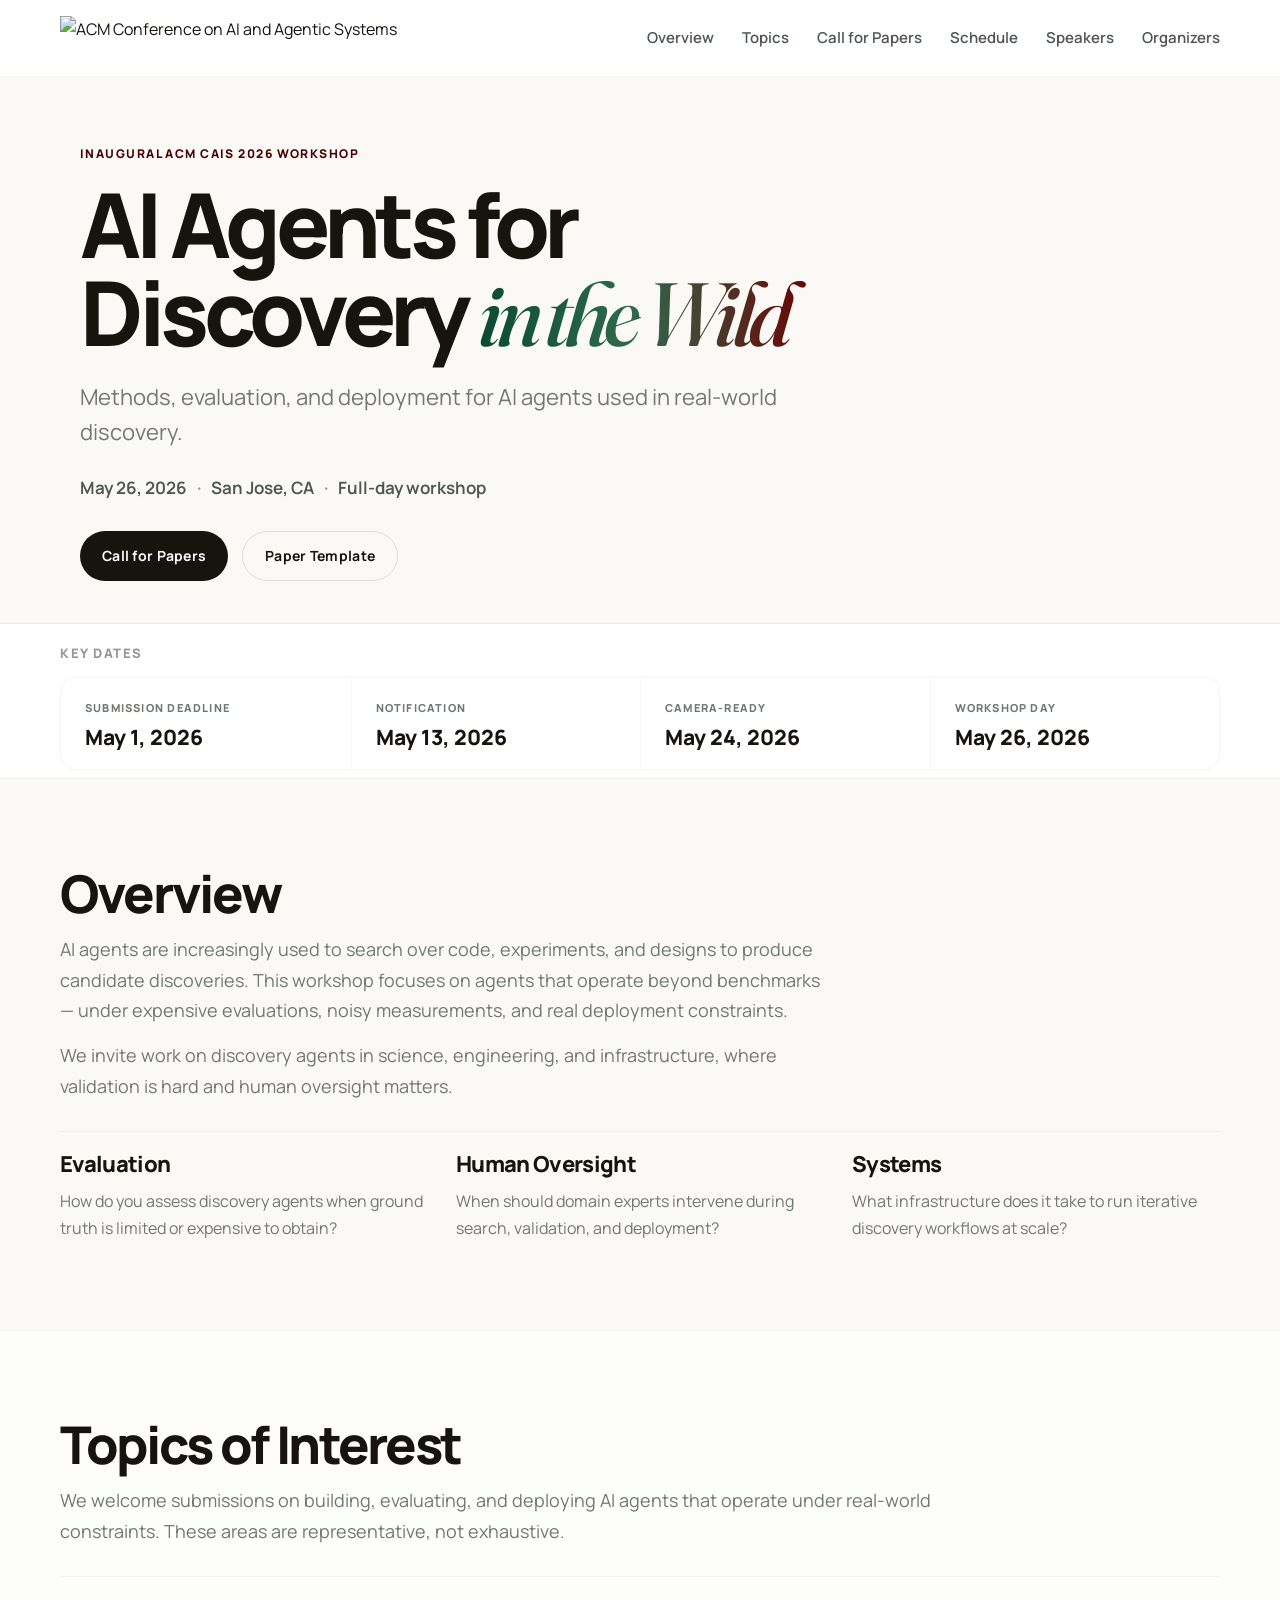
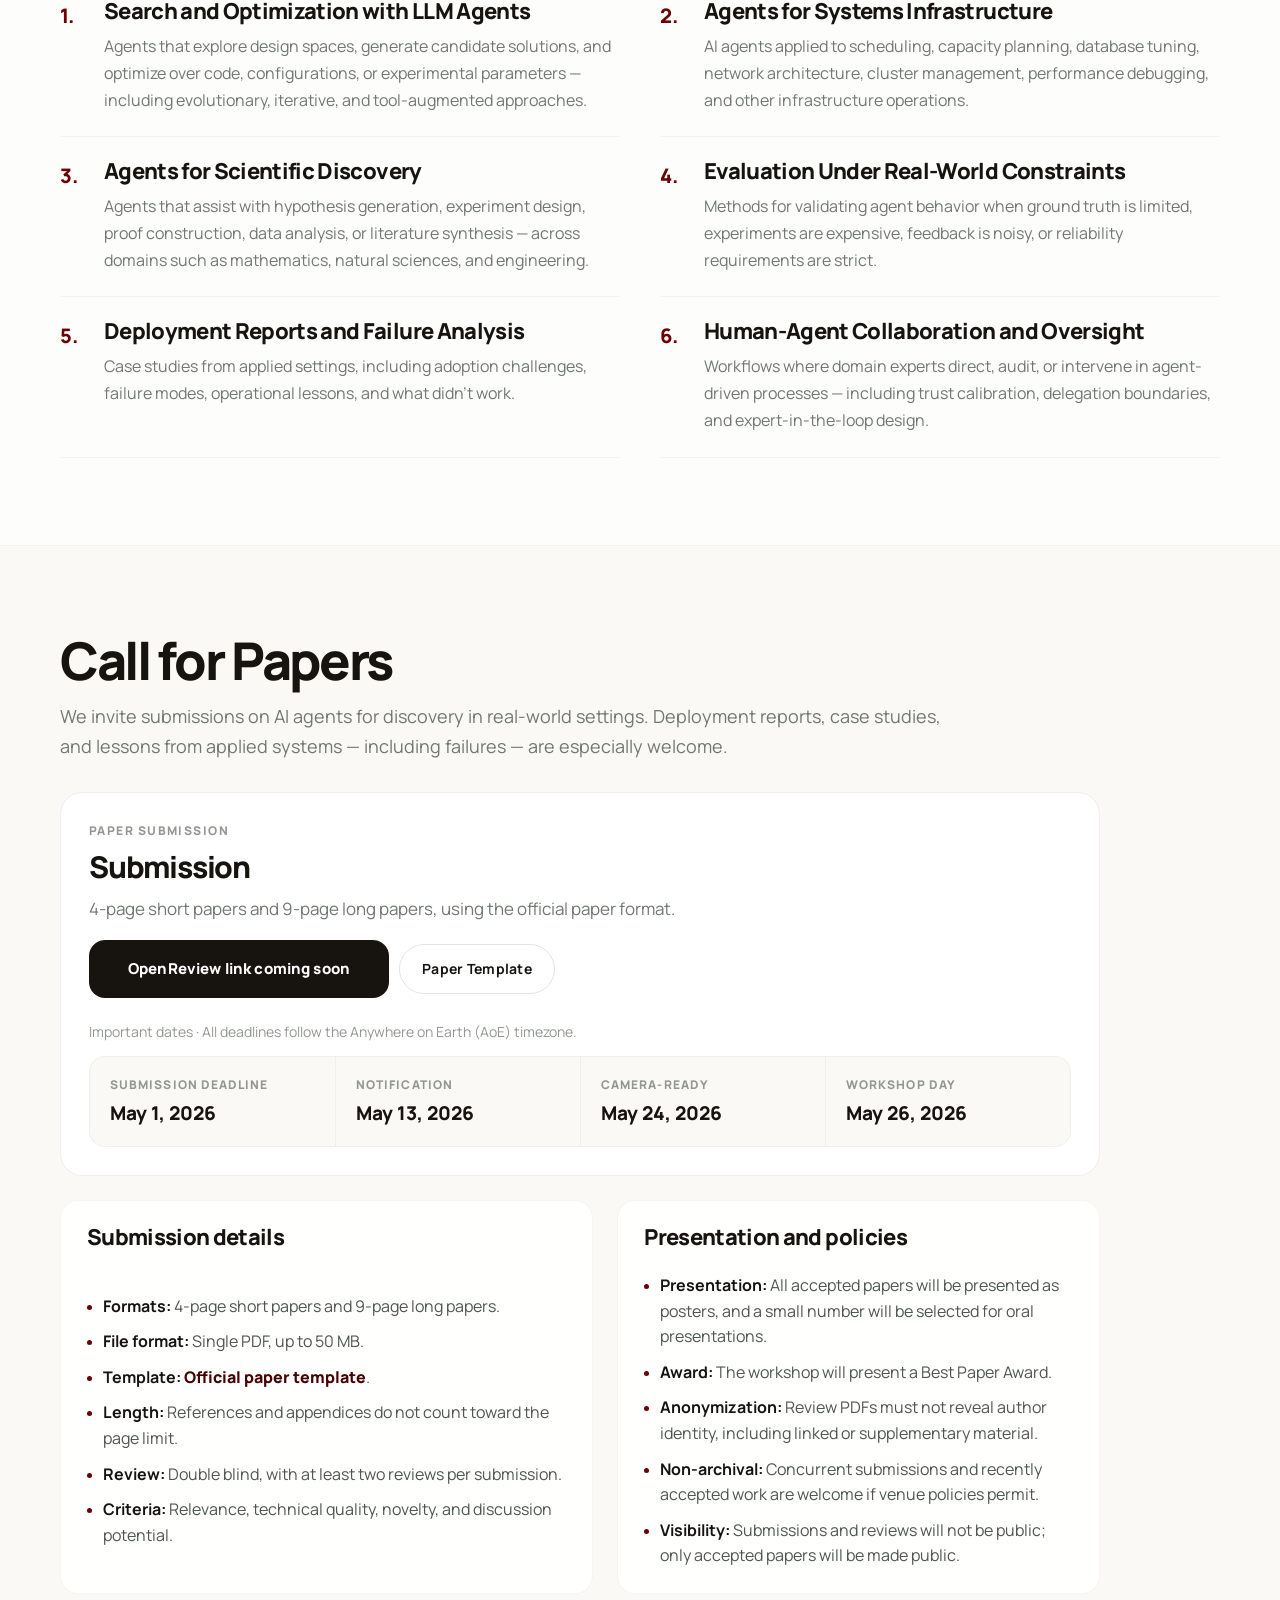
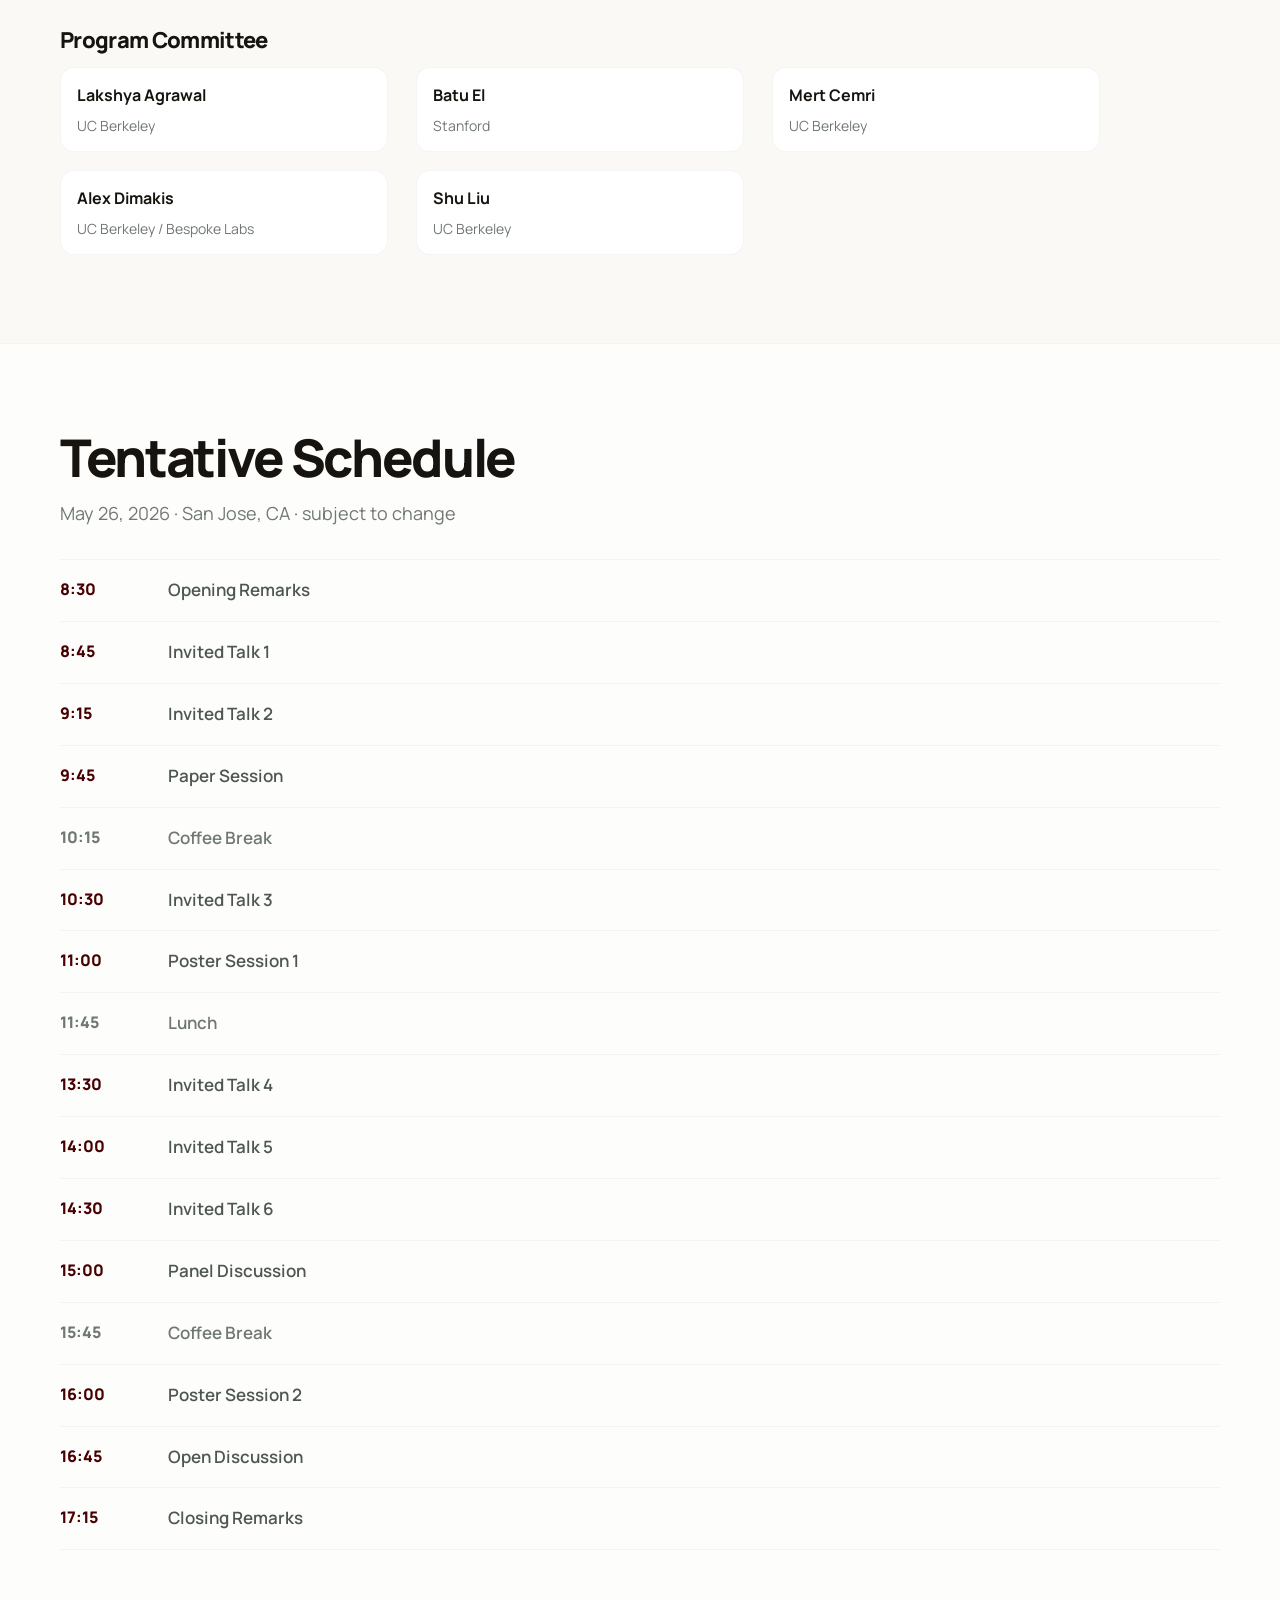
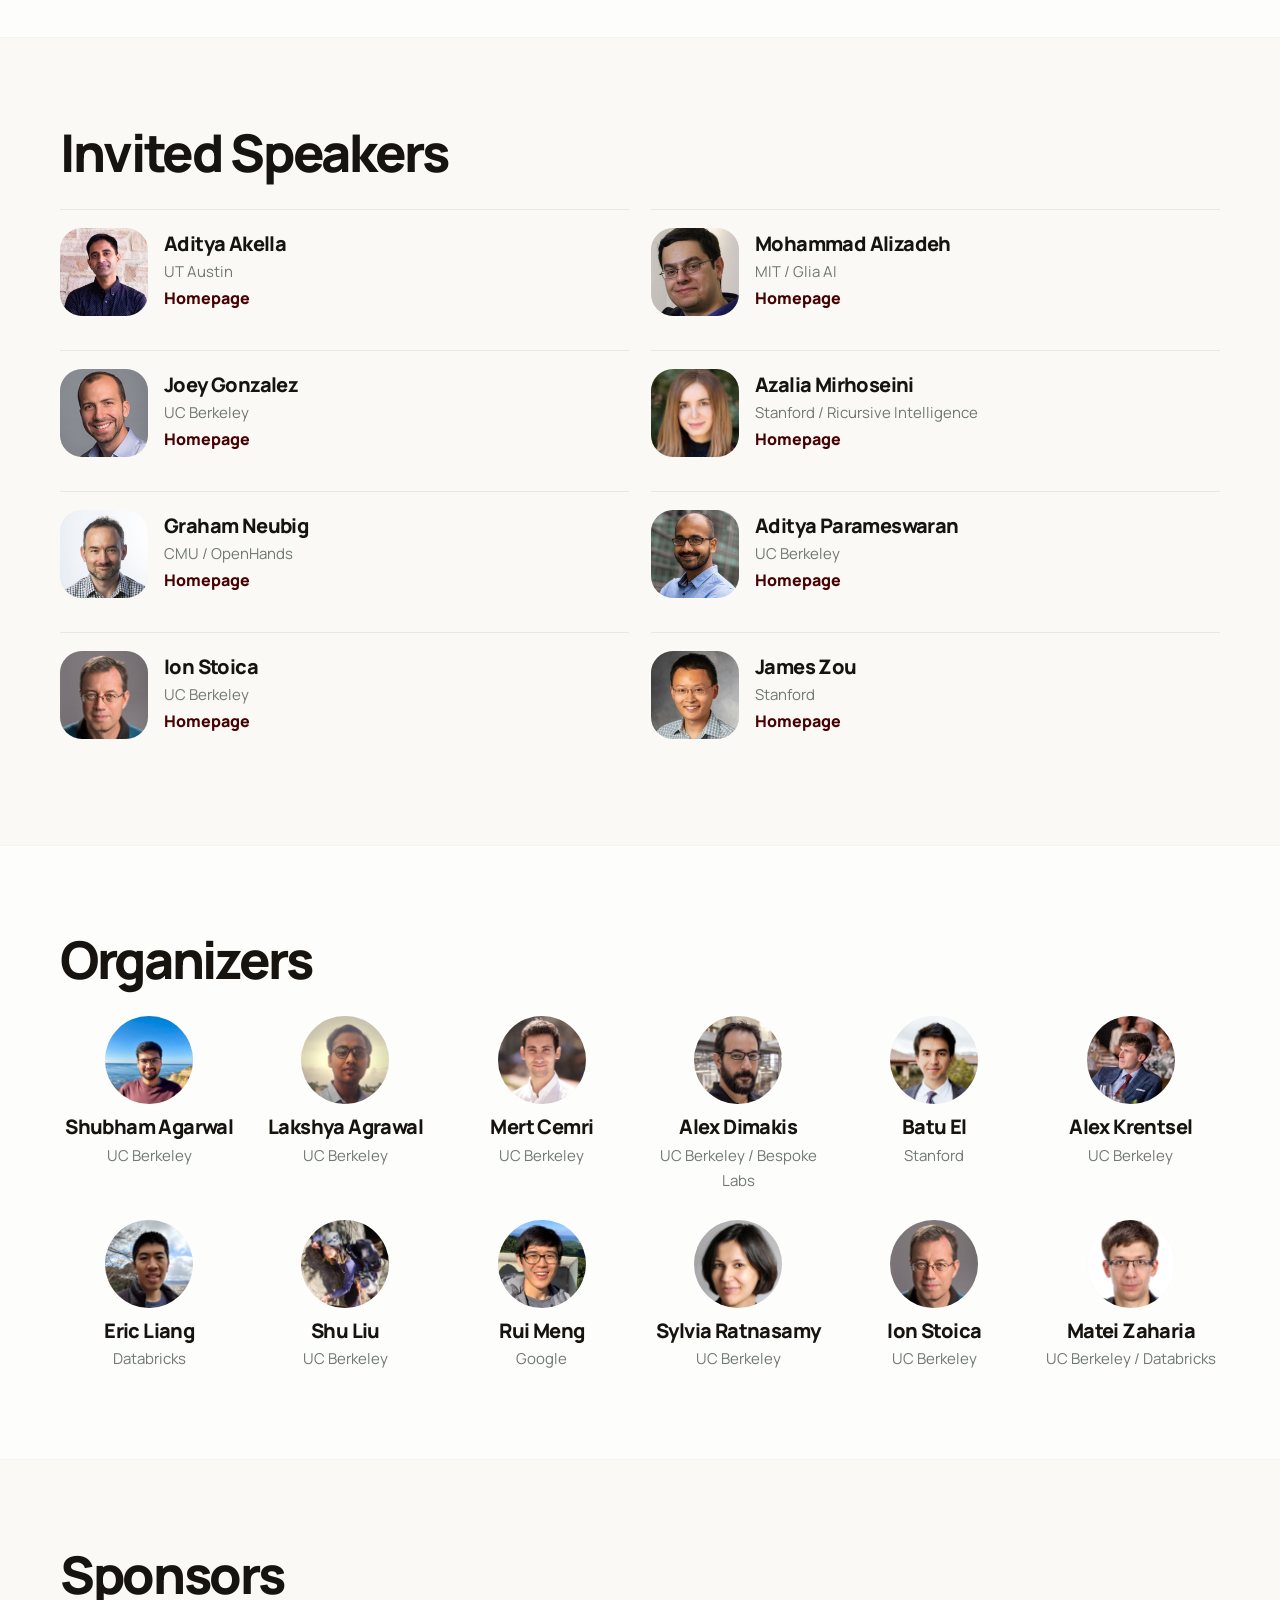
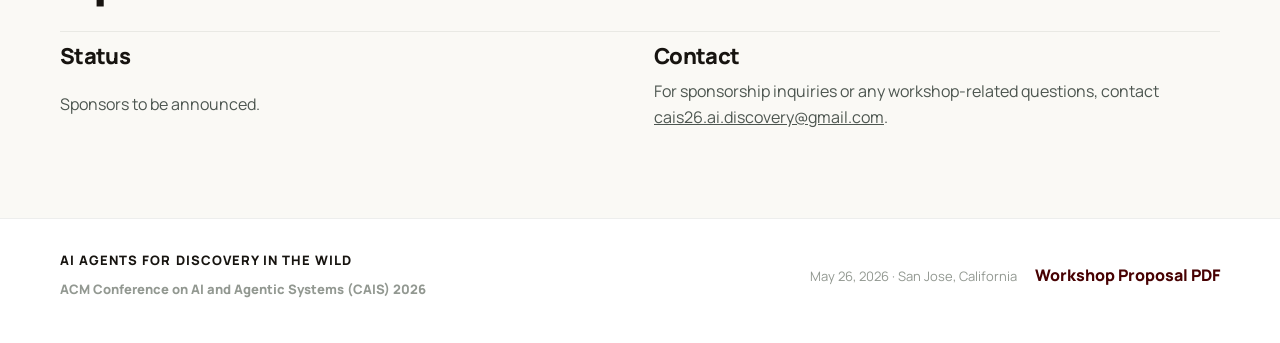
==== index.html @ a3e9068d "fix topics and speakers" ====
<!DOCTYPE html>
<html lang="en">
<head>
  <meta charset="UTF-8">
  <meta name="viewport" content="width=device-width, initial-scale=1.0">
  <title>AI Agents for Discovery in the Wild</title>
  <meta name="description" content="Inaugural ACM CAIS 2026 workshop on AI agents for real-world discovery — evaluation, deployment, and systems infrastructure.">
  <meta name="theme-color" content="#f7f4ee">
  <link rel="icon" type="image/svg+xml" href="assets/logos/workshop-mark.svg">
  <link rel="preconnect" href="https://fonts.googleapis.com">
  <link rel="preconnect" href="https://fonts.gstatic.com" crossorigin>
  <link href="https://fonts.googleapis.com/css2?family=Fraunces:opsz,wght@9..144,500;9..144,600&family=Manrope:wght@400;500;600;700;800&display=swap" rel="stylesheet">
  <link rel="stylesheet" href="style.css">
</head>
<body>

<nav id="navbar">
  <div class="container nav-inner">
    <a href="https://www.caisconf.org/" class="nav-logo" aria-label="ACM Conference on AI and Agentic Systems" target="_blank" rel="noreferrer">
      <img src="assets/logos/acm-cais-logo.svg" alt="ACM Conference on AI and Agentic Systems" class="conference-logo conference-logo-nav">
    </a>

    <button class="nav-toggle" aria-label="Toggle navigation" aria-expanded="false">
      <span></span>
      <span></span>
      <span></span>
    </button>

    <ul class="nav-links">
      <li><a href="#overview">Overview</a></li>
      <li><a href="#topics">Topics</a></li>
      <li><a href="#cfp">Call for Papers</a></li>
      <li><a href="#schedule">Schedule</a></li>
      <li><a href="#speakers">Speakers</a></li>
      <li><a href="#organizers">Organizers</a></li>
    </ul>
  </div>
</nav>

<header id="hero">
  <div class="container hero-inner">
    <div class="hero-copy">
      <p class="hero-kicker">Inaugural ACM CAIS 2026 Workshop</p>
      <h1>AI Agents for Discovery <em>in the Wild</em></h1>
      <p class="hero-tagline">Methods, evaluation, and deployment for AI agents used in real-world discovery.</p>
      <div class="hero-meta" aria-label="Workshop details">
        <span>May 26, 2026</span>
        <span class="meta-sep">·</span>
        <span>San Jose, CA</span>
        <span class="meta-sep">·</span>
        <span>Full-day workshop</span>
      </div>
      <div class="hero-actions">
        <a href="#cfp" class="button button-primary">Call for Papers</a>
        <a href="https://media.neurips.cc/Conferences/NeurIPS2026/Formatting_Instructions_For_NeurIPS_2026.zip" class="button button-secondary" target="_blank" rel="noreferrer">Paper Template</a>
      </div>
    </div>
    <div class="hero-mark" aria-hidden="true">
      <img src="assets/logos/workshop-mark.svg" alt="" class="hero-mark-icon">
    </div>
  </div>
</header>

<section id="dates-strip" aria-labelledby="dates-title">
  <div class="container dates-wrap">
    <p id="dates-title" class="dates-heading">Key Dates</p>
    <div class="dates-grid">
      <div class="date-item">
        <span class="date-label">Submission Deadline</span>
        <span class="date-value">May 1, 2026</span>
      </div>
      <div class="date-item">
        <span class="date-label">Notification</span>
        <span class="date-value">May 13, 2026</span>
      </div>
      <div class="date-item">
        <span class="date-label">Camera-Ready</span>
        <span class="date-value">May 24, 2026</span>
      </div>
      <div class="date-item">
        <span class="date-label">Workshop Day</span>
        <span class="date-value">May 26, 2026</span>
      </div>
    </div>
  </div>
</section>

<main>
  <section id="overview">
    <div class="container section-block">
      <div class="section-copy">
        <h2>Overview</h2>
        <p>AI agents are increasingly used to search over code, experiments, and designs to produce candidate discoveries. This workshop focuses on agents that operate beyond benchmarks — under expensive evaluations, noisy measurements, and real deployment constraints.</p>
        <p>We invite work on discovery agents in science, engineering, and infrastructure, where validation is hard and human oversight matters.</p>
      </div>

      <div class="overview-points">
        <article class="inline-point">
          <h3>Evaluation</h3>
          <p>How do you assess discovery agents when ground truth is limited or expensive to obtain?</p>
        </article>
        <article class="inline-point">
          <h3>Human Oversight</h3>
          <p>When should domain experts intervene during search, validation, and deployment?</p>
        </article>
        <article class="inline-point">
          <h3>Systems</h3>
          <p>What infrastructure does it take to run iterative discovery workflows at scale?</p>
        </article>
      </div>
    </div>
  </section>

  <section id="topics">
    <div class="container section-block">
      <div class="section-copy section-copy-wide">
        <h2>Topics of Interest</h2>
        <p>We welcome submissions on building, evaluating, and deploying AI agents that operate under real-world constraints. These areas are representative, not exhaustive.</p>
      </div>

      <ol class="topic-list">
        <li>
          <h3>Search and Optimization with LLM Agents</h3>
          <p>Agents that explore design spaces, generate candidate solutions, and optimize over code, configurations, or experimental parameters — including evolutionary, iterative, and tool-augmented approaches.</p>
        </li>
        <li>
          <h3>Agents for Systems Infrastructure</h3>
          <p>AI agents applied to scheduling, capacity planning, database tuning, network architecture, cluster management, performance debugging, and other infrastructure operations.</p>
        </li>
        <li>
          <h3>Agents for Scientific Discovery</h3>
          <p>Agents that assist with hypothesis generation, experiment design, proof construction, data analysis, or literature synthesis — across domains such as mathematics, natural sciences, and engineering.</p>
        </li>
        <li>
          <h3>Evaluation Under Real-World Constraints</h3>
          <p>Methods for validating agent behavior when ground truth is limited, experiments are expensive, feedback is noisy, or reliability requirements are strict.</p>
        </li>
        <li>
          <h3>Deployment Reports and Failure Analysis</h3>
          <p>Case studies from applied settings, including adoption challenges, failure modes, operational lessons, and what didn't work.</p>
        </li>
        <li>
          <h3>Human-Agent Collaboration and Oversight</h3>
          <p>Workflows where domain experts direct, audit, or intervene in agent-driven processes — including trust calibration, delegation boundaries, and expert-in-the-loop design.</p>
        </li>
      </ol>
    </div>
  </section>

  <section id="cfp">
    <div class="container section-block">
      <div class="section-copy section-copy-wide">
        <h2>Call for Papers</h2>
        <p>We invite submissions on AI agents for discovery in real-world settings. Deployment reports, case studies, and lessons from applied systems — including failures — are especially welcome.</p>
      </div>

      <div class="cfp-shell">
        <article class="cfp-portal">
          <div class="cfp-portal-copy">
            <p class="cfp-eyebrow">Paper submission</p>
            <h3>Submission</h3>
            <p>4-page short papers and 9-page long papers, using the official paper format.</p>
          </div>
          <div class="cfp-portal-actions">
            <span class="portal-status" aria-disabled="true">OpenReview link coming soon</span>
            <a href="https://media.neurips.cc/Conferences/NeurIPS2026/Formatting_Instructions_For_NeurIPS_2026.zip" class="button button-secondary" target="_blank" rel="noreferrer">Paper Template</a>
          </div>
          <div class="cfp-dates">
            <p class="cfp-dates-note">Important dates · All deadlines follow the Anywhere on Earth (AoE) timezone.</p>
            <div class="cfp-dates-grid">
              <div class="cfp-date-item">
                <span class="cfp-date-label">Submission deadline</span>
                <strong>May 1, 2026</strong>
              </div>
              <div class="cfp-date-item">
                <span class="cfp-date-label">Notification</span>
                <strong>May 13, 2026</strong>
              </div>
              <div class="cfp-date-item">
                <span class="cfp-date-label">Camera-ready</span>
                <strong>May 24, 2026</strong>
              </div>
              <div class="cfp-date-item">
                <span class="cfp-date-label">Workshop day</span>
                <strong>May 26, 2026</strong>
              </div>
            </div>
          </div>
        </article>

        <div class="cfp-grid">
          <article class="cfp-pane">
            <h3>Submission details</h3>
            <ul class="detail-list">
              <li><strong>Formats:</strong> 4-page short papers and 9-page long papers.</li>
              <li><strong>File format:</strong> Single PDF, up to 50 MB.</li>
              <li><strong>Template:</strong> <a href="https://media.neurips.cc/Conferences/NeurIPS2026/Formatting_Instructions_For_NeurIPS_2026.zip" target="_blank" rel="noreferrer">Official paper template</a>.</li>
              <li><strong>Length:</strong> References and appendices do not count toward the page limit.</li>
              <li><strong>Review:</strong> Double blind, with at least two reviews per submission.</li>
              <li><strong>Criteria:</strong> Relevance, technical quality, novelty, and discussion potential.</li>
            </ul>
          </article>

          <article class="cfp-pane">
            <h3>Presentation and policies</h3>
            <ul class="detail-list">
              <li><strong>Presentation:</strong> All accepted papers will be presented as posters, and a small number will be selected for oral presentations.</li>
              <li><strong>Award:</strong> The workshop will present a Best Paper Award.</li>
              <li><strong>Anonymization:</strong> Review PDFs must not reveal author identity, including linked or supplementary material.</li>
              <li><strong>Non-archival:</strong> Concurrent submissions and recently accepted work are welcome if venue policies permit.</li>
              <li><strong>Visibility:</strong> Submissions and reviews will not be public; only accepted papers will be made public.</li>
            </ul>
          </article>
        </div>

        <div class="committee-block">
          <h3>Program Committee</h3>
          <div class="committee-list">
            <div class="committee-person"><strong>Lakshya Agrawal</strong><span>UC Berkeley</span></div>
            <div class="committee-person"><strong>Batu El</strong><span>Stanford</span></div>
            <div class="committee-person"><strong>Mert Cemri</strong><span>UC Berkeley</span></div>
            <div class="committee-person"><strong>Alex Dimakis</strong><span>UC Berkeley / Bespoke Labs</span></div>
            <div class="committee-person"><strong>Shu Liu</strong><span>UC Berkeley</span></div>
          </div>
        </div>
      </div>
    </div>
  </section>

  <section id="schedule">
    <div class="container section-block">
      <div class="section-copy section-copy-wide">
        <h2>Tentative Schedule</h2>
        <p>May 26, 2026 · San Jose, CA · subject to change</p>
      </div>

      <div class="schedule-table">
        <div class="schedule-row">
          <span class="schedule-time">8:30</span>
          <span class="schedule-label">Opening Remarks</span>
        </div>
        <div class="schedule-row">
          <span class="schedule-time">8:45</span>
          <span class="schedule-label">Invited Talk 1</span>
        </div>
        <div class="schedule-row">
          <span class="schedule-time">9:15</span>
          <span class="schedule-label">Invited Talk 2</span>
        </div>
        <div class="schedule-row">
          <span class="schedule-time">9:45</span>
          <span class="schedule-label">Paper Session</span>
        </div>
        <div class="schedule-row schedule-row-muted">
          <span class="schedule-time">10:15</span>
          <span class="schedule-label">Coffee Break</span>
        </div>
        <div class="schedule-row">
          <span class="schedule-time">10:30</span>
          <span class="schedule-label">Invited Talk 3</span>
        </div>
        <div class="schedule-row">
          <span class="schedule-time">11:00</span>
          <span class="schedule-label">Poster Session 1</span>
        </div>
        <div class="schedule-row schedule-row-muted">
          <span class="schedule-time">11:45</span>
          <span class="schedule-label">Lunch</span>
        </div>
        <div class="schedule-row">
          <span class="schedule-time">13:30</span>
          <span class="schedule-label">Invited Talk 4</span>
        </div>
        <div class="schedule-row">
          <span class="schedule-time">14:00</span>
          <span class="schedule-label">Invited Talk 5</span>
        </div>
        <div class="schedule-row">
          <span class="schedule-time">14:30</span>
          <span class="schedule-label">Invited Talk 6</span>
        </div>
        <div class="schedule-row">
          <span class="schedule-time">15:00</span>
          <span class="schedule-label">Panel Discussion</span>
        </div>
        <div class="schedule-row schedule-row-muted">
          <span class="schedule-time">15:45</span>
          <span class="schedule-label">Coffee Break</span>
        </div>
        <div class="schedule-row">
          <span class="schedule-time">16:00</span>
          <span class="schedule-label">Poster Session 2</span>
        </div>
        <div class="schedule-row">
          <span class="schedule-time">16:45</span>
          <span class="schedule-label">Open Discussion</span>
        </div>
        <div class="schedule-row">
          <span class="schedule-time">17:15</span>
          <span class="schedule-label">Closing Remarks</span>
        </div>
      </div>
    </div>
  </section>

  <section id="speakers">
    <div class="container section-block">
      <div class="section-copy section-copy-wide">
        <h2>Invited Speakers</h2>
      </div>

      <div class="speaker-grid">
        <article class="speaker-card">
          <img src="assets/speakers/aditya-akella.jpg" alt="Headshot of Aditya Akella" loading="eager">
          <div class="speaker-card-body">
            <h3>Aditya Akella</h3>
            <p>UT Austin</p>
            <a href="https://www.cs.utexas.edu/~akella/" target="_blank" rel="noreferrer">Homepage</a>
          </div>
        </article>
        <article class="speaker-card">
          <img src="assets/speakers/mohammad-alizadeh.jpg" alt="Headshot of Mohammad Alizadeh" loading="eager">
          <div class="speaker-card-body">
            <h3>Mohammad Alizadeh</h3>
            <p>MIT / Glia AI</p>
            <a href="https://people.csail.mit.edu/alizadeh/" target="_blank" rel="noreferrer">Homepage</a>
          </div>
        </article>
        <article class="speaker-card">
          <img src="assets/speakers/joey-gonzalez.jpg" alt="Headshot of Joey Gonzalez" loading="eager">
          <div class="speaker-card-body">
            <h3>Joey Gonzalez</h3>
            <p>UC Berkeley</p>
            <a href="https://joeygonzalez.com/" target="_blank" rel="noreferrer">Homepage</a>
          </div>
        </article>
        <article class="speaker-card">
          <img src="assets/speakers/azalia-mirhoseini.jpg" alt="Headshot of Azalia Mirhoseini" loading="eager">
          <div class="speaker-card-body">
            <h3>Azalia Mirhoseini</h3>
            <p>Stanford / Ricursive Intelligence</p>
            <a href="https://www.cs.stanford.edu/people/azalia-mirhoseini" target="_blank" rel="noreferrer">Homepage</a>
          </div>
        </article>
        <article class="speaker-card">
          <img src="assets/speakers/graham-neubig.jpg" alt="Headshot of Graham Neubig" loading="eager">
          <div class="speaker-card-body">
            <h3>Graham Neubig</h3>
            <p>CMU / OpenHands</p>
            <a href="https://www.lti.cs.cmu.edu/people/faculty/neubig-graham.html" target="_blank" rel="noreferrer">Homepage</a>
          </div>
        </article>
        <article class="speaker-card">
          <img src="assets/speakers/aditya-parameswaran.jpg" alt="Headshot of Aditya Parameswaran" loading="eager">
          <div class="speaker-card-body">
            <h3>Aditya Parameswaran</h3>
            <p>UC Berkeley</p>
            <a href="https://people.eecs.berkeley.edu/~adityagp/" target="_blank" rel="noreferrer">Homepage</a>
          </div>
        </article>
        <article class="speaker-card">
          <img src="assets/speakers/ion-stoica.jpg" alt="Headshot of Ion Stoica" loading="eager">
          <div class="speaker-card-body">
            <h3>Ion Stoica</h3>
            <p>UC Berkeley</p>
            <a href="https://people.eecs.berkeley.edu/~istoica/" target="_blank" rel="noreferrer">Homepage</a>
          </div>
        </article>
        <article class="speaker-card">
          <img src="assets/speakers/james-zou.jpg" alt="Headshot of James Zou" loading="eager">
          <div class="speaker-card-body">
            <h3>James Zou</h3>
            <p>Stanford</p>
            <a href="https://datascience.stanford.edu/people/james-zou" target="_blank" rel="noreferrer">Homepage</a>
          </div>
        </article>
      </div>
    </div>
  </section>

  <section id="organizers">
    <div class="container section-block">
      <div class="section-copy section-copy-wide">
        <h2>Organizers</h2>
      </div>

      <div class="organizer-grid">
        <article class="organizer-card">
          <img src="assets/organizers/shubham-agarwal.jpg" alt="Headshot of Shubham Agarwal" loading="eager">
          <h3>Shubham Agarwal</h3>
          <p>UC Berkeley</p>
        </article>
        <article class="organizer-card">
          <img src="assets/organizers/lakshya-agrawal.jpg" alt="Headshot of Lakshya Agrawal" loading="eager">
          <h3>Lakshya Agrawal</h3>
          <p>UC Berkeley</p>
        </article>
        <article class="organizer-card">
          <img src="assets/organizers/mert-cemri.jpg" alt="Headshot of Mert Cemri" loading="eager">
          <h3>Mert Cemri</h3>
          <p>UC Berkeley</p>
        </article>
        <article class="organizer-card">
          <img src="assets/organizers/alex-dimakis.jpg" alt="Headshot of Alex Dimakis" loading="eager">
          <h3>Alex Dimakis</h3>
          <p>UC Berkeley / Bespoke Labs</p>
        </article>
        <article class="organizer-card">
          <img src="assets/organizers/batu-el.jpg" alt="Headshot of Batu El" loading="eager">
          <h3>Batu El</h3>
          <p>Stanford</p>
        </article>
        <article class="organizer-card">
          <img src="assets/organizers/alex-krentsel.jpg" alt="Headshot of Alex Krentsel" loading="eager">
          <h3>Alex Krentsel</h3>
          <p>UC Berkeley</p>
        </article>
        <article class="organizer-card">
          <img src="assets/organizers/eric-liang.jpg" alt="Headshot of Eric Liang" loading="eager">
          <h3>Eric Liang</h3>
          <p>Databricks</p>
        </article>
        <article class="organizer-card">
          <img src="assets/organizers/shu-liu.jpg" alt="Headshot of Shu Liu" loading="eager">
          <h3>Shu Liu</h3>
          <p>UC Berkeley</p>
        </article>
        <article class="organizer-card">
          <img src="assets/organizers/rui-meng.jpg" alt="Headshot of Rui Meng" loading="eager">
          <h3>Rui Meng</h3>
          <p>Google</p>
        </article>
        <article class="organizer-card">
          <img src="assets/organizers/sylvia-ratnasamy.jpg" alt="Headshot of Sylvia Ratnasamy" loading="eager">
          <h3>Sylvia Ratnasamy</h3>
          <p>UC Berkeley</p>
        </article>
        <article class="organizer-card">
          <img src="assets/organizers/ion-stoica.jpg" alt="Headshot of Ion Stoica" loading="eager">
          <h3>Ion Stoica</h3>
          <p>UC Berkeley</p>
        </article>
        <article class="organizer-card">
          <img src="assets/organizers/matei-zaharia.jpg" alt="Headshot of Matei Zaharia" loading="eager">
          <h3>Matei Zaharia</h3>
          <p>UC Berkeley / Databricks</p>
        </article>
      </div>
    </div>
  </section>

  <section id="sponsors">
    <div class="container section-block">
      <div class="section-copy section-copy-wide">
        <h2>Sponsors</h2>
      </div>
      <div class="support-grid">
        <article class="support-card">
          <h3>Status</h3>
          <p>Sponsors to be announced.</p>
        </article>
        <article class="support-card">
          <h3>Contact</h3>
          <p>For sponsorship inquiries or any workshop-related questions, contact <a href="mailto:cais26.ai.discovery@gmail.com">cais26.ai.discovery@gmail.com</a>.</p>
        </article>
      </div>
    </div>
  </section>
</main>

<footer>
  <div class="container footer-inner">
    <div>
      <span class="footer-title">AI Agents for Discovery in the Wild</span>
      <a href="https://www.caisconf.org/" class="footer-link footer-copy" target="_blank" rel="noreferrer">ACM Conference on AI and Agentic Systems (CAIS) 2026</a>
    </div>
    <div class="footer-meta">
      <span class="footer-copy">May 26, 2026 · San Jose, California</span>
      <a href="AI_Discovery_in_the_Wild_Workshop_Proposal.pdf" class="footer-link" target="_blank" rel="noreferrer">Workshop Proposal PDF</a>
    </div>
  </div>
</footer>

<script>
const toggle = document.querySelector('.nav-toggle');
const links = document.querySelector('.nav-links');

toggle.addEventListener('click', () => {
  const open = links.classList.toggle('open');
  toggle.setAttribute('aria-expanded', open ? 'true' : 'false');
});

document.querySelectorAll('.nav-links a').forEach((anchor) => {
  anchor.addEventListener('click', () => {
    links.classList.remove('open');
    toggle.setAttribute('aria-expanded', 'false');
  });
});

let ticking = false;
window.addEventListener('scroll', () => {
  if (!ticking) {
    requestAnimationFrame(() => {
      document.getElementById('navbar').classList.toggle('scrolled', window.scrollY > 20);
      ticking = false;
    });
    ticking = true;
  }
});
</script>

</body>
</html>
---- style.css ----
/* AI Agents for Discovery in the Wild | ACM CAIS 2026 Workshop */
*, *::before, *::after {
  box-sizing: border-box;
  margin: 0;
  padding: 0;
}

:root {
  --bg: #faf9f5;
  --bg-alt: #f4f2ec;
  --surface: #ffffff;
  --ink: #171410;
  --ink-2: #4d5650;
  --ink-3: #707872;
  --ink-4: #929891;
  --accent: #6b0102;
  --accent-deep: #470102;
  --border: rgba(77, 86, 80, 0.1);
  --border-strong: rgba(77, 86, 80, 0.16);
  --border-soft: rgba(77, 86, 80, 0.06);
  --panel: rgba(255, 255, 255, 0.9);
  --panel-strong: rgba(255, 255, 255, 0.96);
  --sans: "Manrope", "Segoe UI", sans-serif;
  --serif: "Fraunces", Georgia, serif;
  --container: 1160px;
  --gutter: clamp(22px, 4vw, 40px);
}

html {
  scroll-behavior: smooth;
  scroll-padding-top: 88px;
  overflow-x: clip;
}

body {
  font-family: var(--sans);
  background: var(--bg);
  color: var(--ink);
  font-size: 16px;
  line-height: 1.7;
  -webkit-font-smoothing: antialiased;
  -moz-osx-font-smoothing: grayscale;
  overflow-x: clip;
}

a {
  color: inherit;
}

img {
  display: block;
  max-width: 100%;
}

.container {
  width: calc(100% - (var(--gutter) * 2));
  max-width: var(--container);
  margin: 0 auto;
}

#navbar {
  position: fixed;
  inset: 0 0 auto;
  z-index: 100;
  height: 76px;
  background: rgba(255, 255, 255, 0.94);
  border-bottom: 1px solid transparent;
  backdrop-filter: blur(14px);
  -webkit-backdrop-filter: blur(14px);
  transition: border-color 180ms ease, background 180ms ease;
}

#navbar.scrolled {
  border-bottom-color: var(--border);
}

.nav-inner {
  display: flex;
  align-items: center;
  justify-content: space-between;
  gap: 24px;
  height: 100%;
}

.nav-logo {
  display: inline-flex;
  align-items: center;
  text-decoration: none;
  min-width: 0;
  max-width: min(340px, calc(100% - 56px));
}

.conference-logo {
  width: auto;
  height: auto;
  object-fit: contain;
}

.conference-logo-nav {
  height: 44px;
  max-width: 100%;
}

.nav-links {
  display: flex;
  align-items: center;
  gap: 28px;
  list-style: none;
}

.nav-links a {
  color: var(--ink-2);
  text-decoration: none;
  font-size: 15px;
  font-weight: 600;
}

.nav-links a:hover {
  color: var(--accent-deep);
}

.nav-toggle {
  display: none;
  flex-direction: column;
  gap: 4px;
  border: 0;
  background: none;
  padding: 4px;
  cursor: pointer;
}

.nav-toggle span {
  width: 18px;
  height: 1.5px;
  border-radius: 999px;
  background: var(--ink);
}

#hero {
  padding: 144px 0 42px;
  border-bottom: 1px solid var(--border);
}

.hero-inner {
  display: grid;
  grid-template-columns: minmax(0, 1fr) 240px;
  gap: 40px;
  align-items: start;
  max-width: 1120px;
}

.hero-copy {
  max-width: 920px;
}

.hero-kicker {
  margin-bottom: 16px;
  color: var(--accent-deep);
  font-size: 12px;
  font-weight: 800;
  letter-spacing: 0.12em;
  text-transform: uppercase;
}

#hero h1 {
  max-width: 900px;
  font-size: clamp(50px, 7vw, 92px);
  line-height: 0.98;
  letter-spacing: -0.06em;
  font-weight: 800;
  overflow: visible;
}

#hero h1 em {
  display: inline-block;
  padding-right: 0.12em;
  font-family: var(--serif);
  font-style: italic;
  font-weight: 500;
  background: linear-gradient(90deg, #0b4a35 0%, #2f6a4d 46%, #6b0102 100%);
  background-repeat: no-repeat;
  background-size: 100% 100%;
  -webkit-background-clip: text;
  background-clip: text;
  color: transparent;
  -webkit-text-fill-color: transparent;
}

#hero h1 em::after {
  content: "";
  display: inline-block;
  width: 0.16em;
}

.hero-tagline {
  max-width: 760px;
  margin-top: 22px;
  color: var(--ink-3);
  font-size: 22px;
  line-height: 1.6;
}

.hero-meta {
  display: flex;
  flex-wrap: wrap;
  gap: 10px;
  margin-top: 24px;
  color: var(--ink-2);
  font-size: 17px;
  font-weight: 650;
}

.meta-sep {
  color: var(--ink-4);
}

.hero-actions {
  display: flex;
  flex-wrap: wrap;
  gap: 14px;
  margin-top: 28px;
}

.hero-mark {
  display: flex;
  align-items: center;
  justify-content: center;
  width: 240px;
  min-height: 240px;
  margin-top: 4px;
  color: rgba(23, 20, 16, 0.92);
}

.hero-mark-icon {
  width: 100%;
  height: auto;
  mix-blend-mode: darken;
}

.button {
  display: inline-flex;
  align-items: center;
  justify-content: center;
  min-height: 50px;
  padding: 0 22px;
  border-radius: 999px;
  text-decoration: none;
  font-size: 14px;
  font-weight: 700;
  letter-spacing: 0.02em;
  transition: background 180ms ease, border-color 180ms ease, color 180ms ease, transform 180ms ease;
}

.button:hover {
  transform: translateY(-1px);
}

.button-primary {
  background: var(--ink);
  color: #fff;
}

.button-primary:hover {
  background: #2a251f;
}

.button-secondary {
  background: transparent;
  color: var(--ink);
  border: 1px solid var(--border-strong);
}

.button-secondary:hover {
  border-color: var(--accent);
  color: var(--accent-deep);
}

#dates-strip {
  border-bottom: 1px solid var(--border);
  background: var(--surface);
}

.dates-wrap {
  padding: 18px 0 8px;
}

.dates-grid {
  display: grid;
  grid-template-columns: repeat(4, minmax(0, 1fr));
  gap: 0;
  margin-top: 12px;
  background: var(--panel-strong);
  border: 1px solid var(--border-soft);
  border-radius: 16px;
  overflow: hidden;
}

.dates-heading {
  color: var(--ink-4);
  font-size: 13px;
  font-weight: 800;
  letter-spacing: 0.12em;
  text-transform: uppercase;
}

.date-item {
  padding: 22px 24px 20px;
  border-left: 1px solid var(--border-soft);
}

.date-item:first-child { border-left: 0; }

.date-label {
  display: block;
  color: var(--ink-3);
  font-size: 11px;
  font-weight: 800;
  letter-spacing: 0.11em;
  text-transform: uppercase;
}

.date-value {
  display: block;
  margin-top: 7px;
  color: var(--ink);
  font-size: 21px;
  line-height: 1.15;
  font-weight: 800;
}

main section {
  padding: 88px 0;
}

main section:nth-of-type(even) {
  background: rgba(255, 255, 255, 0.72);
  box-shadow: inset 0 1px 0 var(--border-soft), inset 0 -1px 0 var(--border-soft);
}

.section-block {
  display: grid;
  gap: 30px;
}

.section-copy {
  max-width: 760px;
}

.section-copy-wide {
  max-width: 900px;
}

h2 {
  font-size: clamp(34px, 4.4vw, 52px);
  line-height: 1.02;
  letter-spacing: -0.045em;
  font-weight: 800;
}

.section-copy p {
  margin-top: 14px;
  color: var(--ink-3);
  font-size: 18px;
}

.overview-points {
  display: grid;
  gap: 28px;
}

.overview-points {
  grid-template-columns: repeat(3, minmax(0, 1fr));
  border-top: 1px solid var(--border-soft);
}

.inline-point {
  padding-top: 20px;
}

.inline-point h3,
.topic-list h3,
.committee-block h3 {
  font-size: 22px;
  line-height: 1.16;
  letter-spacing: -0.03em;
  font-weight: 800;
}

.inline-point p {
  margin-top: 10px;
  color: var(--ink-3);
  font-size: 16px;
}

.topic-list {
  display: grid;
  grid-template-columns: repeat(2, minmax(0, 1fr));
  gap: 0 40px;
  counter-reset: topics;
  list-style: none;
  border-top: 1px solid var(--border-soft);
}

.topic-list li {
  position: relative;
  padding: 22px 0 22px 44px;
  border-bottom: 1px solid var(--border-soft);
}

.topic-list li::before {
  counter-increment: topics;
  content: counter(topics) ".";
  position: absolute;
  left: 0;
  top: 22px;
  color: var(--accent);
  font-size: 20px;
  font-weight: 800;
}

.topic-list p {
  margin-top: 8px;
  color: var(--ink-3);
  font-size: 16px;
}

.cfp-shell {
  display: grid;
  gap: 24px;
  max-width: 1040px;
}

.support-card h3 {
  font-size: 22px;
  line-height: 1.16;
  letter-spacing: -0.03em;
  font-weight: 800;
}

.cfp-portal {
  display: grid;
  gap: 18px;
  padding: 28px;
  background: var(--panel-strong);
  border: 1px solid var(--border);
  border-radius: 22px;
}

.cfp-portal-copy {
  max-width: 620px;
}

.cfp-eyebrow {
  color: var(--ink-4);
  font-size: 12px;
  font-weight: 800;
  letter-spacing: 0.12em;
  text-transform: uppercase;
}

.cfp-portal h3 {
  margin-top: 10px;
  font-size: clamp(22px, 3vw, 30px);
  line-height: 1.06;
  letter-spacing: -0.04em;
  font-weight: 800;
  max-width: 580px;
}

.cfp-portal p:last-child {
  margin-top: 12px;
  color: var(--ink-3);
  max-width: 760px;
  font-size: 17px;
  line-height: 1.6;
}

.cfp-portal-actions {
  display: flex;
  flex-wrap: wrap;
  gap: 10px;
  align-items: center;
}

.portal-status {
  display: inline-flex;
  align-items: center;
  justify-content: center;
  width: fit-content;
  max-width: 100%;
  min-height: 58px;
  min-width: 300px;
  padding: 0 24px;
  border-radius: 16px;
  background: var(--ink);
  color: #fff;
  font-size: 15px;
  font-weight: 800;
  letter-spacing: 0.01em;
  text-align: center;
}

.cfp-dates {
  grid-column: 1 / -1;
  display: grid;
  gap: 12px;
  padding-top: 4px;
}

.cfp-dates-note {
  color: var(--ink-4);
  font-size: 14px;
}

.cfp-dates-grid {
  display: grid;
  grid-template-columns: repeat(4, minmax(0, 1fr));
  gap: 0;
  background: rgba(250, 249, 245, 0.9);
  border: 1px solid var(--border-soft);
  border-radius: 16px;
  overflow: hidden;
}

.cfp-date-item {
  padding: 18px 20px;
  border-left: 1px solid var(--border-soft);
}

.cfp-date-item:first-child {
  border-left: 0;
}

.cfp-date-label {
  display: block;
  margin-bottom: 6px;
  color: var(--ink-4);
  font-size: 12px;
  font-weight: 800;
  letter-spacing: 0.09em;
  text-transform: uppercase;
}

.cfp-date-item strong {
  color: var(--ink);
  font-size: 19px;
  font-weight: 800;
  line-height: 1.25;
}

.detail-list a,
.footer-link,
.redirect-shell a,
.speaker-card-body a {
  color: var(--accent-deep);
  font-weight: 800;
  text-decoration: none;
}

.detail-list a:hover,
.footer-link:hover,
.redirect-shell a:hover,
.speaker-card-body a:hover {
  text-decoration: underline;
}

.cfp-pane h3,
.committee-block h3 {
  font-size: 22px;
  line-height: 1.16;
  letter-spacing: -0.03em;
  font-weight: 800;
}

.cfp-grid {
  display: grid;
  grid-template-columns: minmax(0, 1.05fr) minmax(0, 0.95fr);
  gap: 24px;
}

.cfp-pane {
  display: grid;
  gap: 12px;
  min-height: 100%;
  padding: 24px 26px;
  background: var(--panel);
  border: 1px solid var(--border-soft);
  border-radius: 18px;
}

.detail-list,
.clean-list {
  list-style: none;
}

.detail-list li,
.clean-list li {
  position: relative;
  padding-left: 16px;
  margin-top: 10px;
  color: var(--ink-2);
  font-size: 16px;
  line-height: 1.6;
}

.detail-list li strong {
  color: var(--ink);
}

.detail-list li::before,
.clean-list li::before {
  content: "";
  position: absolute;
  left: 0;
  top: 11px;
  width: 5px;
  height: 5px;
  border-radius: 50%;
  background: var(--accent);
}

.committee-block {
  display: grid;
  gap: 0;
  padding-top: 10px;
}

.committee-list {
  display: grid;
  grid-template-columns: repeat(3, minmax(0, 1fr));
  gap: 18px 28px;
  margin-top: 14px;
}

.committee-person {
  min-height: 100%;
  padding: 14px 16px;
  background: var(--panel-strong);
  border: 1px solid var(--border-soft);
  border-radius: 14px;
}

.committee-person strong {
  display: block;
  font-size: 16px;
  font-weight: 700;
}

.committee-person span {
  display: block;
  margin-top: 4px;
  color: var(--ink-3);
  font-size: 14px;
}

.schedule-table {
  border-top: 1px solid var(--border-soft);
}

.schedule-row {
  display: grid;
  grid-template-columns: 84px minmax(0, 1fr);
  gap: 24px;
  padding: 16px 0;
  border-bottom: 1px solid var(--border-soft);
}

.schedule-time {
  color: var(--accent-deep);
  font-size: 16px;
  font-weight: 800;
}

.schedule-label {
  color: var(--ink-2);
  font-size: 17px;
  font-weight: 600;
}

.schedule-row-muted .schedule-label,
.schedule-row-muted .schedule-time {
  color: var(--ink-3);
}

.speaker-grid {
  display: grid;
  grid-template-columns: repeat(2, minmax(0, 1fr));
  gap: 16px 22px;
}

.organizer-grid {
  display: grid;
  grid-template-columns: repeat(6, minmax(0, 1fr));
  gap: 26px 18px;
}

.speaker-card {
  display: grid;
  grid-template-columns: 88px minmax(0, 1fr);
  gap: 16px;
  align-items: center;
  padding: 18px 0;
  border-top: 1px solid var(--border);
}

.speaker-card img {
  width: 88px;
  height: 88px;
  object-fit: cover;
  object-position: center 20%;
  border-radius: 22px;
  background: #f4efe8;
}

.speaker-card-body h3,
.organizer-card h3 {
  font-size: 20px;
  line-height: 1.12;
  letter-spacing: -0.03em;
  font-weight: 800;
}

.speaker-card-body p,
.organizer-card p {
  margin-top: 4px;
  color: var(--ink-3);
  font-size: 15px;
}

.organizer-card {
  text-align: center;
}

.organizer-card img {
  width: 88px;
  height: 88px;
  margin: 0 auto 12px;
  object-fit: cover;
  object-position: center 20%;
  border-radius: 50%;
  background: #f4efe8;
}

.support-grid {
  display: grid;
  grid-template-columns: repeat(2, minmax(0, 1fr));
  gap: 28px;
  padding-top: 12px;
  border-top: 1px solid var(--border);
}

.support-card {
  display: grid;
  gap: 10px;
}

.support-card p {
  color: var(--ink-2);
  font-size: 16px;
  line-height: 1.6;
}

footer {
  padding: 30px 0 40px;
  border-top: 1px solid var(--border);
  background: var(--surface);
}

.footer-inner {
  display: flex;
  align-items: center;
  justify-content: space-between;
  gap: 20px;
}

.footer-title {
  display: block;
  margin-bottom: 4px;
  font-size: 13px;
  font-weight: 800;
  letter-spacing: 0.08em;
  text-transform: uppercase;
}

.footer-copy {
  color: var(--ink-4);
  font-size: 13px;
}

.footer-meta {
  display: flex;
  align-items: center;
  gap: 18px;
}

.redirect-page {
  min-height: 100vh;
  display: grid;
  place-items: center;
}

.redirect-shell {
  width: min(560px, calc(100% - (var(--gutter) * 2)));
  padding: 36px 0;
}

.redirect-shell img {
  height: 46px;
  width: auto;
}

.redirect-shell h1 {
  margin-top: 26px;
  font-size: clamp(38px, 7vw, 58px);
  line-height: 1;
  letter-spacing: -0.05em;
}

.redirect-shell p {
  margin-top: 14px;
  color: var(--ink-3);
  font-size: 18px;
}

.redirect-shell .button {
  margin-top: 24px;
}

@media (max-width: 1080px) {
  .nav-toggle {
    display: flex;
  }

  .nav-links {
    display: none;
    position: absolute;
    top: 76px;
    left: var(--gutter);
    right: var(--gutter);
    flex-direction: column;
    align-items: flex-start;
    gap: 14px;
    padding: 18px;
    background: rgba(255, 255, 255, 0.98);
    border: 1px solid var(--border);
  }

  .nav-links.open {
    display: flex;
  }

  .topic-list,
  .committee-list,
  .overview-points,
  .cfp-grid,
  .cfp-dates-grid,
  .dates-grid {
    grid-template-columns: 1fr 1fr;
  }

  .organizer-grid {
    grid-template-columns: repeat(4, minmax(0, 1fr));
  }

  .hero-inner {
    grid-template-columns: 1fr;
    gap: 22px;
    max-width: 920px;
  }

  .hero-mark {
    width: 192px;
    min-height: 192px;
    margin-top: 0;
  }
}

@media (max-width: 820px) {
  #navbar {
    height: 68px;
  }

  .nav-links {
    top: 68px;
  }

  .conference-logo-nav {
    height: 38px;
  }

  #hero {
    padding: 124px 0 44px;
  }

  .hero-mark {
    display: none;
  }

  .hero-tagline {
    font-size: 19px;
  }

  .topic-list,
  .speaker-grid,
  .committee-list,
  .overview-points,
  .cfp-grid,
  .cfp-dates-grid,
  .dates-grid {
    grid-template-columns: 1fr;
  }

  .organizer-grid {
    grid-template-columns: repeat(3, minmax(0, 1fr));
  }

  .dates-wrap { padding-top: 14px; }

  .date-item {
    padding: 18px 0;
    border-top: 1px solid var(--border);
    border-left: 0;
  }

  .cfp-portal {
    padding: 24px 22px;
  }

  .cfp-portal-actions {
    flex-direction: column;
    align-items: stretch;
  }

  .portal-status {
    width: 100%;
    min-width: 0;
  }

  .cfp-date-item {
    padding: 16px 18px;
    border-top: 1px solid var(--border-soft);
    border-left: 0;
  }

  .cfp-date-item:first-child {
    border-top: 0;
  }

  .rule-row {
    grid-template-columns: 1fr;
    gap: 6px;
  }
}

@media (max-width: 620px) {
  html {
    scroll-padding-top: 76px;
  }

  .conference-logo-nav {
    height: 34px;
  }

  #hero h1 {
    font-size: clamp(42px, 15vw, 58px);
  }

  .hero-tagline {
    font-size: 18px;
  }

  .hero-actions {
    flex-direction: column;
  }

  .button {
    width: 100%;
  }

  main section {
    padding: 74px 0;
  }

  .speaker-card {
    grid-template-columns: 72px minmax(0, 1fr);
    gap: 14px;
  }

  .speaker-card img,
  .organizer-card img {
    width: 72px;
    height: 72px;
  }

  .organizer-grid {
    grid-template-columns: repeat(2, minmax(0, 1fr));
  }

  .schedule-row {
    grid-template-columns: 1fr;
    gap: 6px;
  }

  .footer-inner,
  .footer-meta {
    flex-direction: column;
    align-items: flex-start;
  }
}
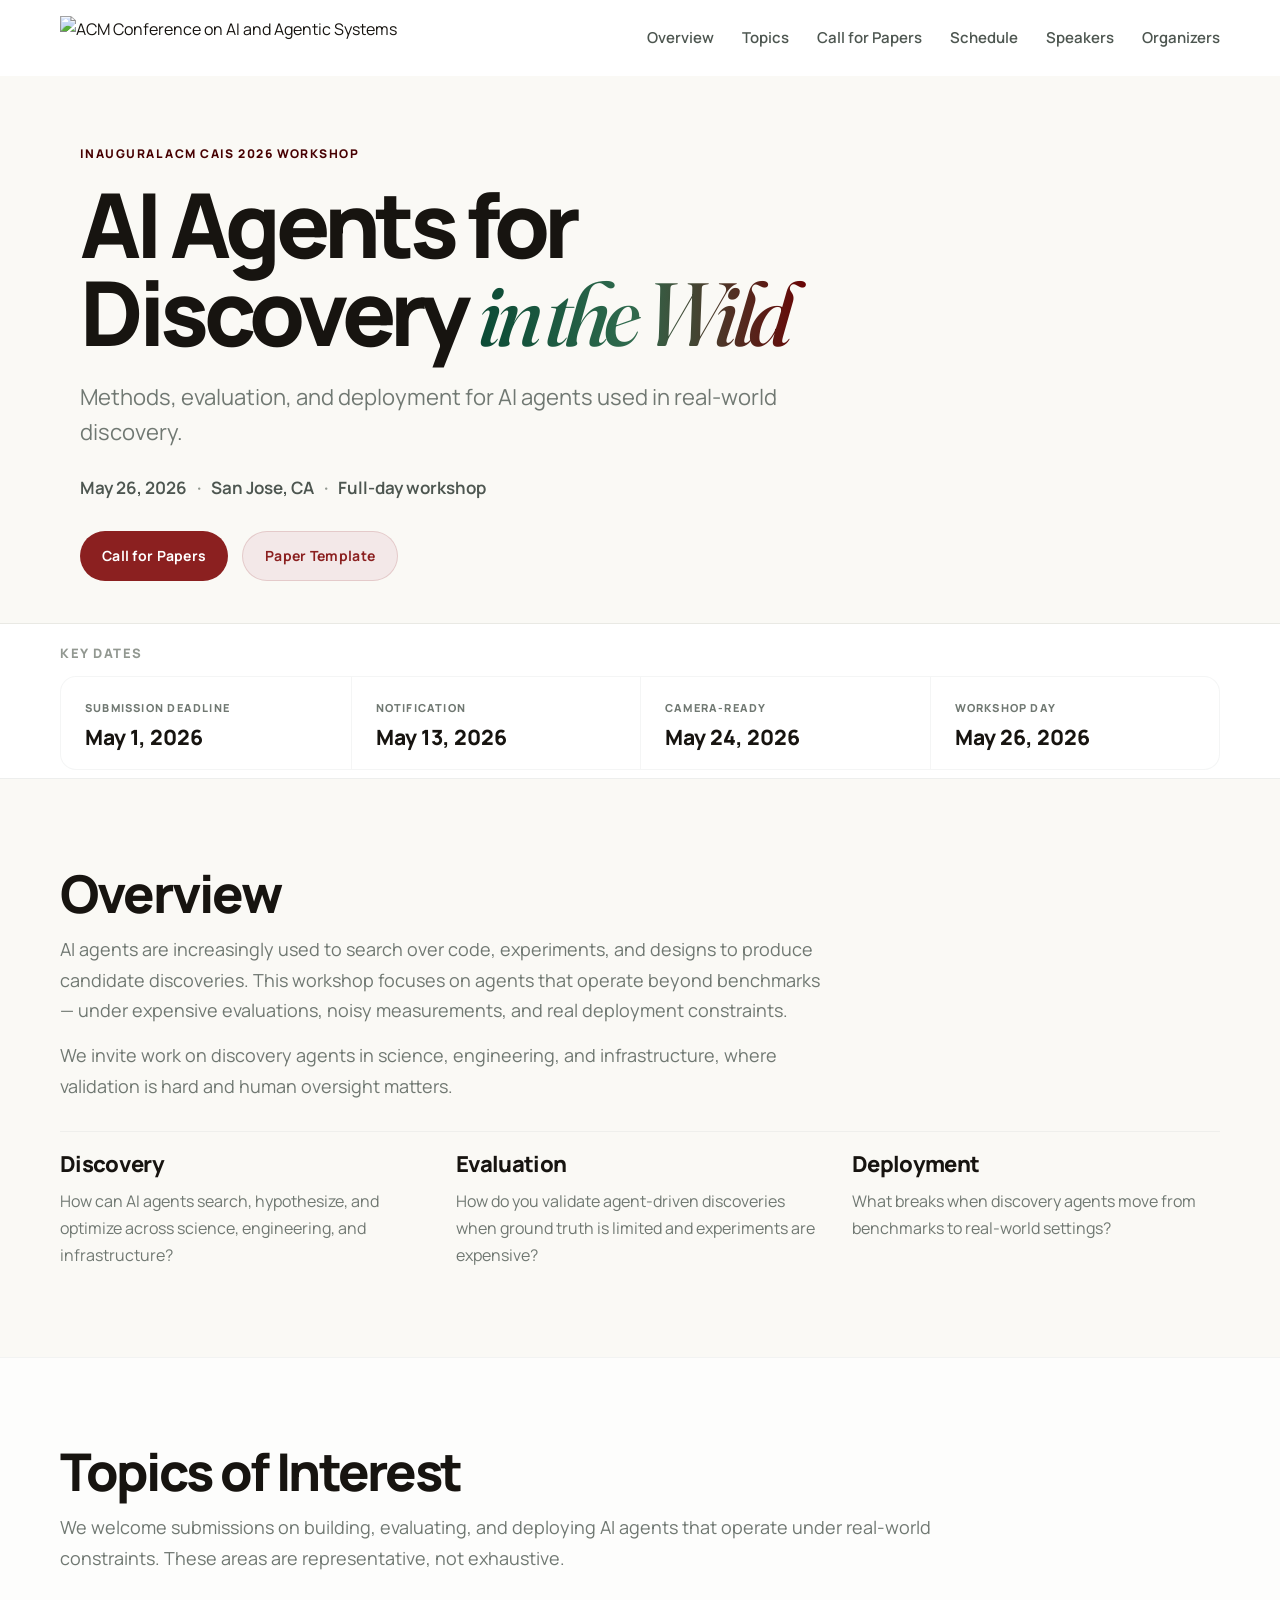
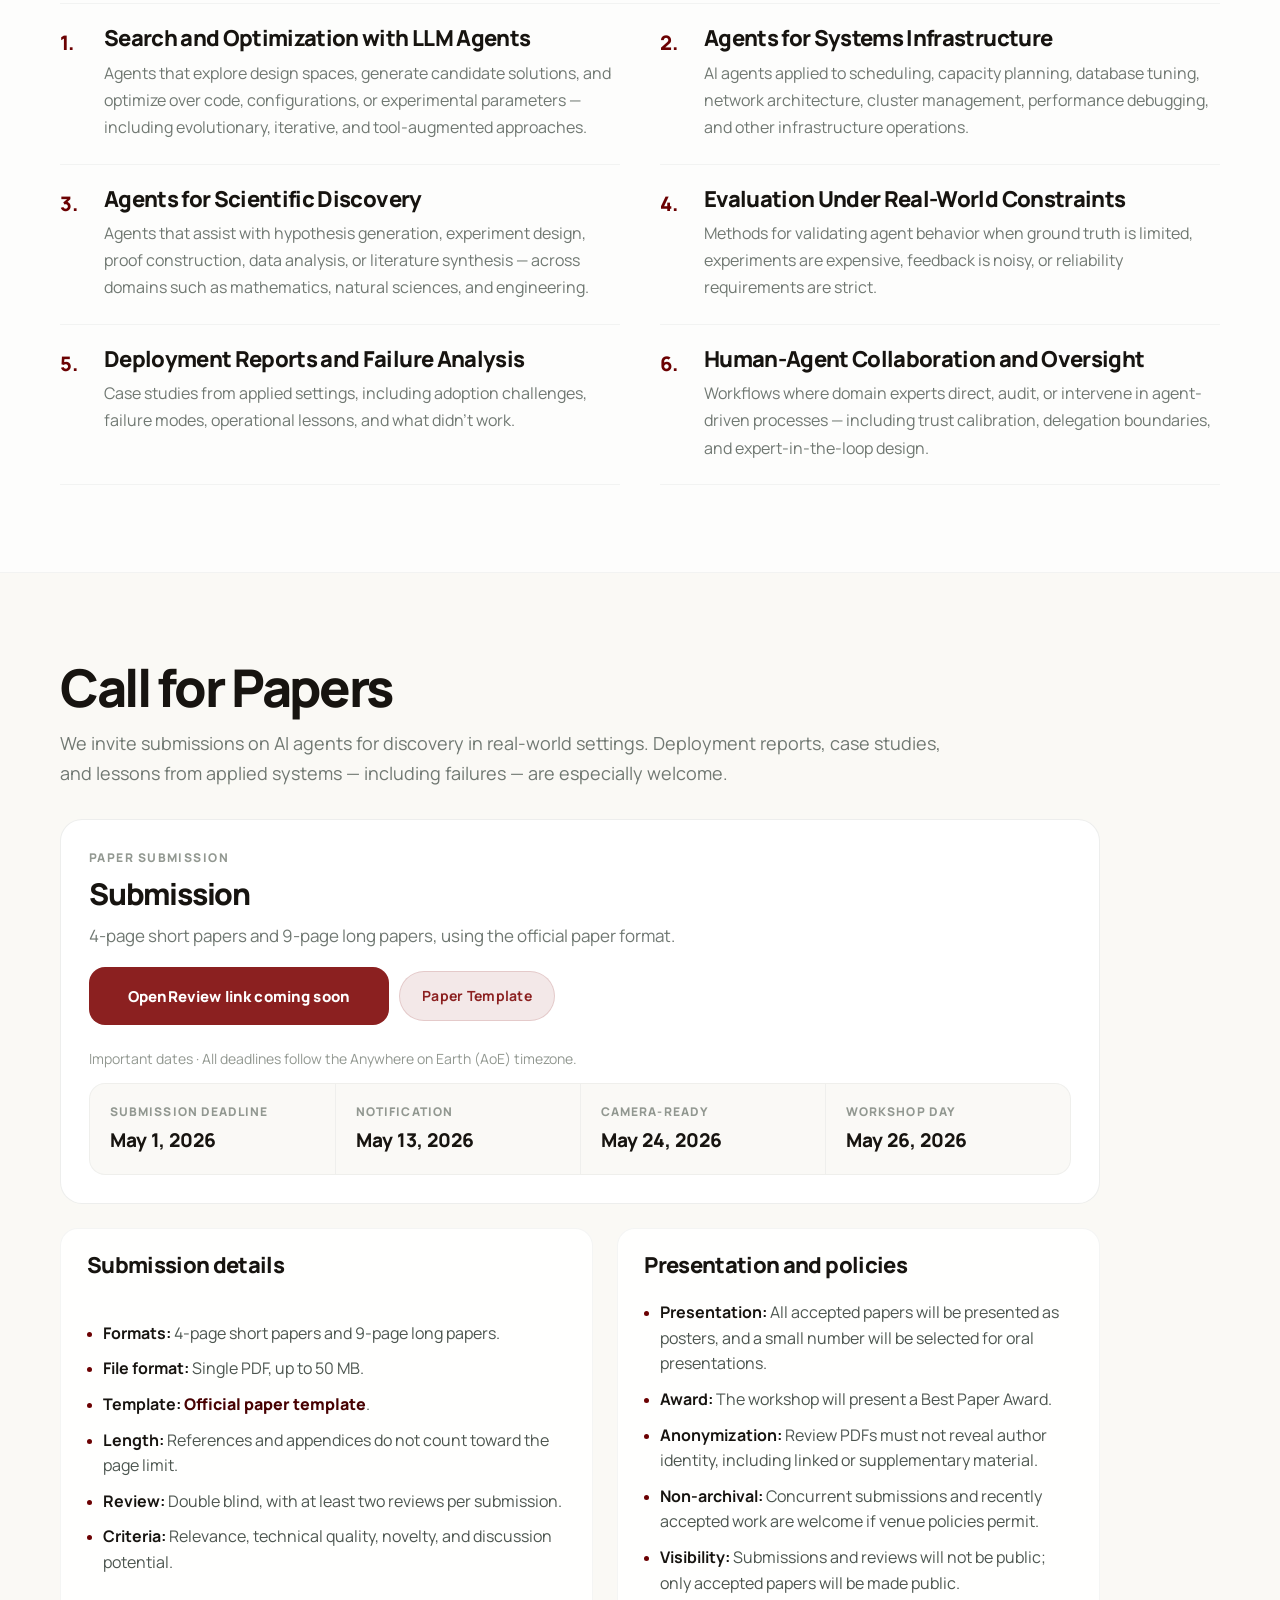
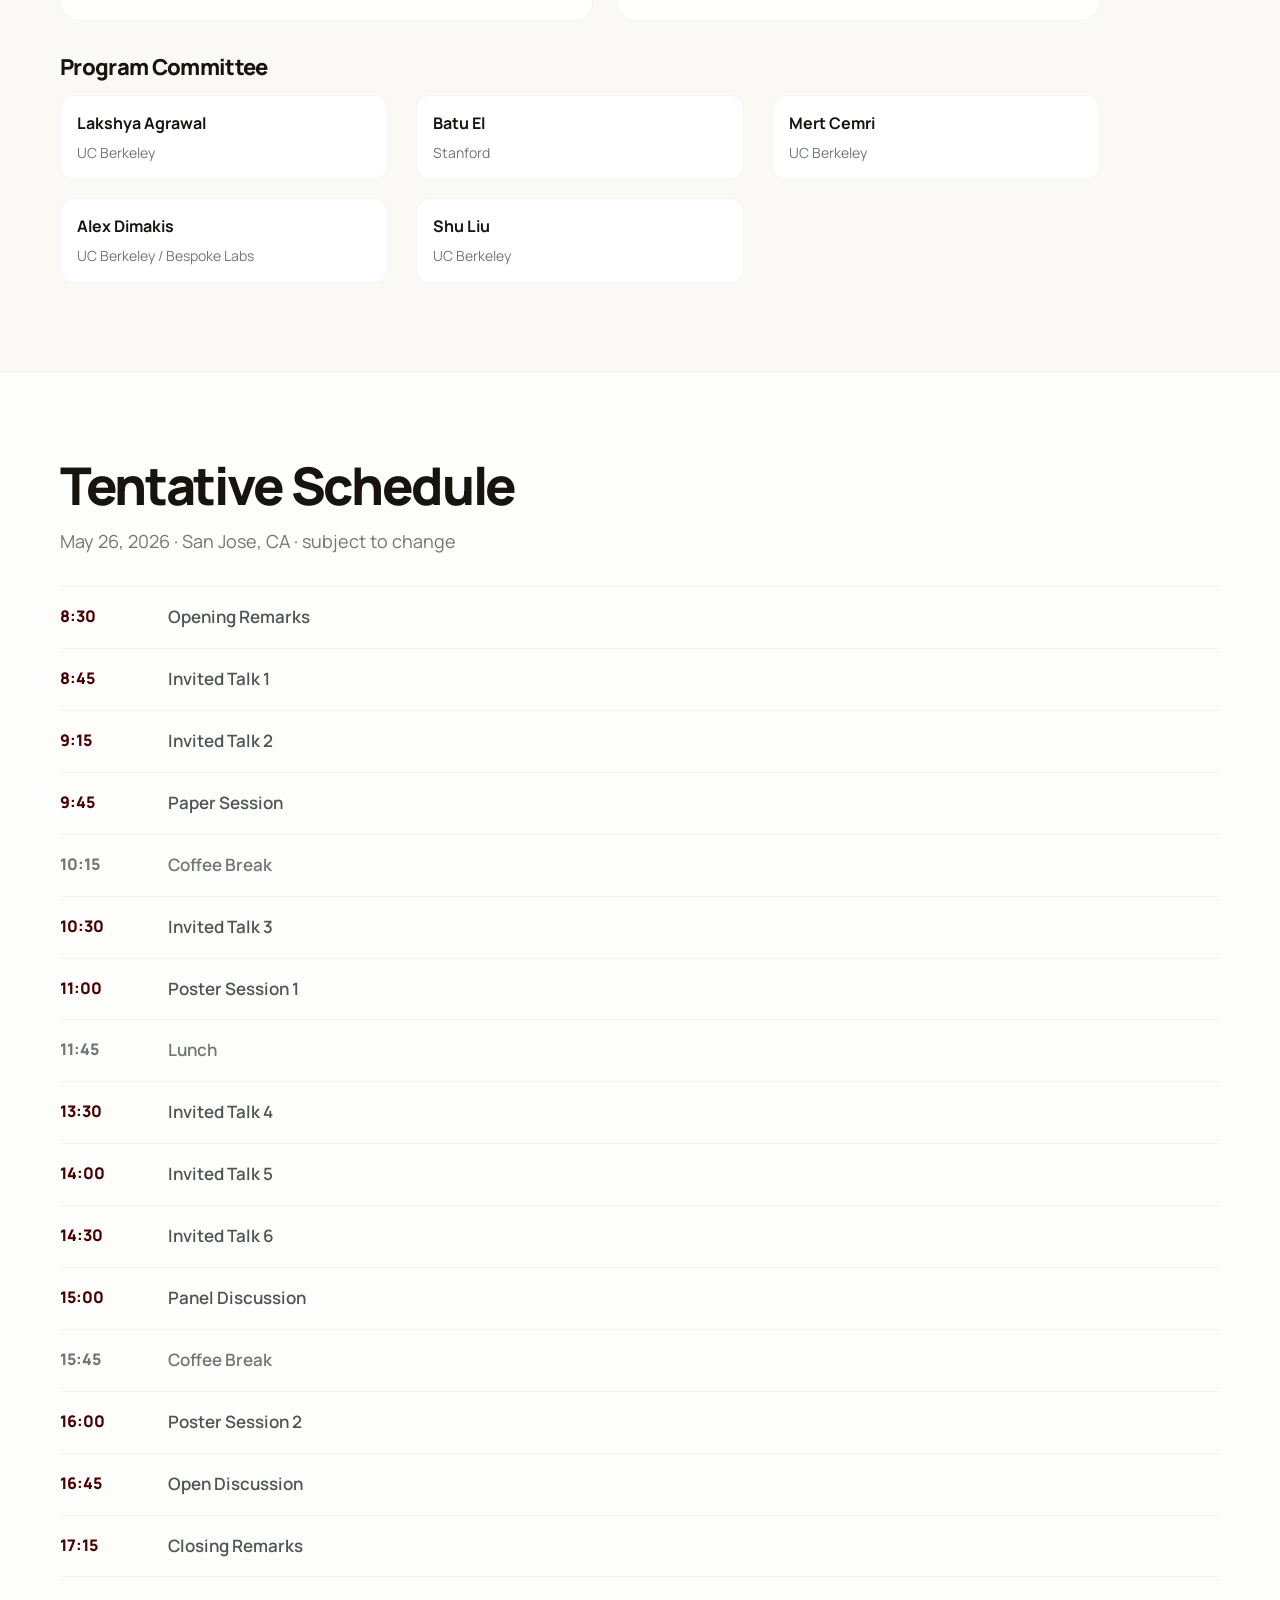
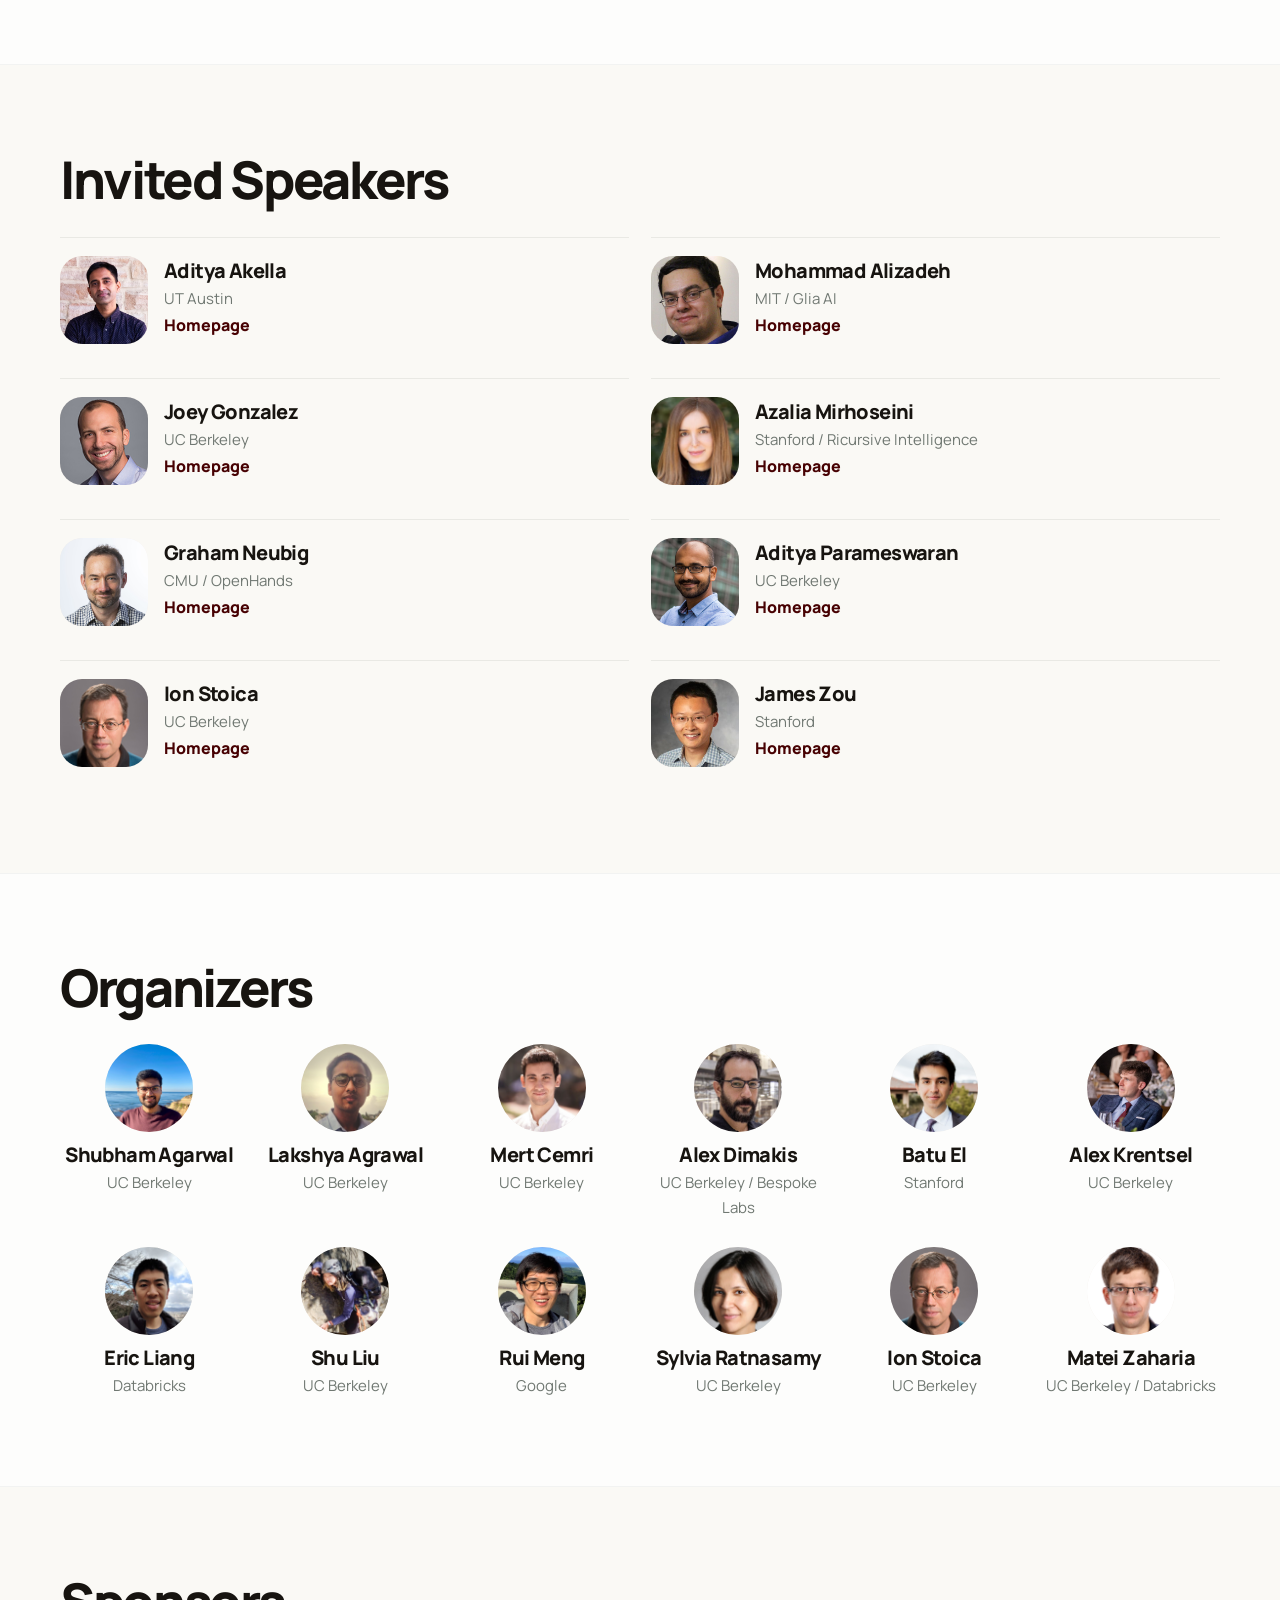
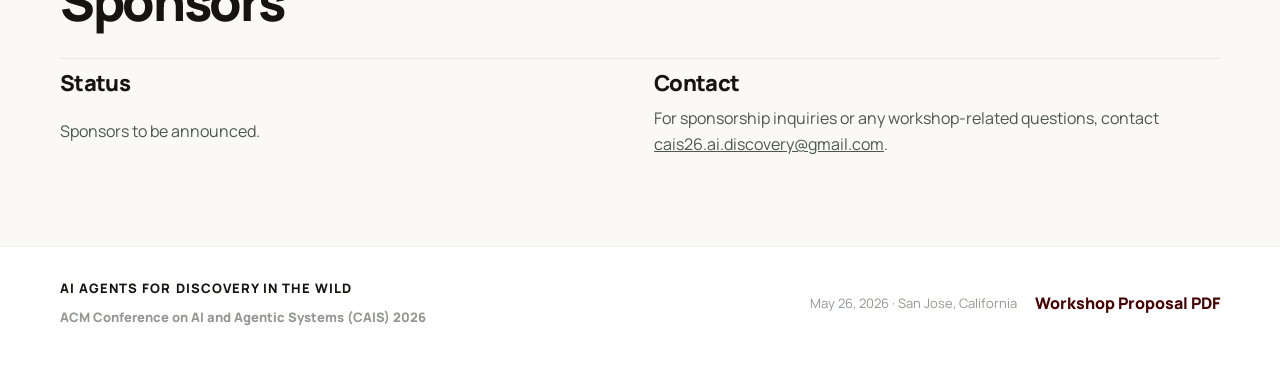
==== commit c6971ae5: "update" ====
--- a/index.html
+++ b/index.html
@@ -96,16 +96,16 @@
 
       <div class="overview-points">
         <article class="inline-point">
+          <h3>Discovery</h3>
+          <p>How can AI agents search, hypothesize, and optimize across science, engineering, and infrastructure?</p>
+        </article>
+        <article class="inline-point">
           <h3>Evaluation</h3>
-          <p>How do you assess discovery agents when ground truth is limited or expensive to obtain?</p>
+          <p>How do you validate agent-driven discoveries when ground truth is limited and experiments are expensive?</p>
         </article>
         <article class="inline-point">
-          <h3>Human Oversight</h3>
-          <p>When should domain experts intervene during search, validation, and deployment?</p>
-        </article>
-        <article class="inline-point">
-          <h3>Systems</h3>
-          <p>What infrastructure does it take to run iterative discovery workflows at scale?</p>
+          <h3>Deployment</h3>
+          <p>What breaks when discovery agents move from benchmarks to real-world settings?</p>
         </article>
       </div>
     </div>
--- a/style.css
+++ b/style.css
@@ -256,23 +256,23 @@
 }
 
 .button-primary {
-  background: var(--ink);
+  background: #8b2020;
   color: #fff;
 }
 
 .button-primary:hover {
-  background: #2a251f;
+  background: #742020;
 }
 
 .button-secondary {
-  background: transparent;
-  color: var(--ink);
-  border: 1px solid var(--border-strong);
+  background: #f3e8e8;
+  color: #8b2020;
+  border: 1px solid rgba(139, 32, 32, 0.15);
 }
 
 .button-secondary:hover {
-  border-color: var(--accent);
-  color: var(--accent-deep);
+  background: #ebdada;
+  color: #742020;
 }
 
 #dates-strip {
@@ -492,7 +492,7 @@
   min-width: 300px;
   padding: 0 24px;
   border-radius: 16px;
-  background: var(--ink);
+  background: #8b2020;
   color: #fff;
   font-size: 15px;
   font-weight: 800;
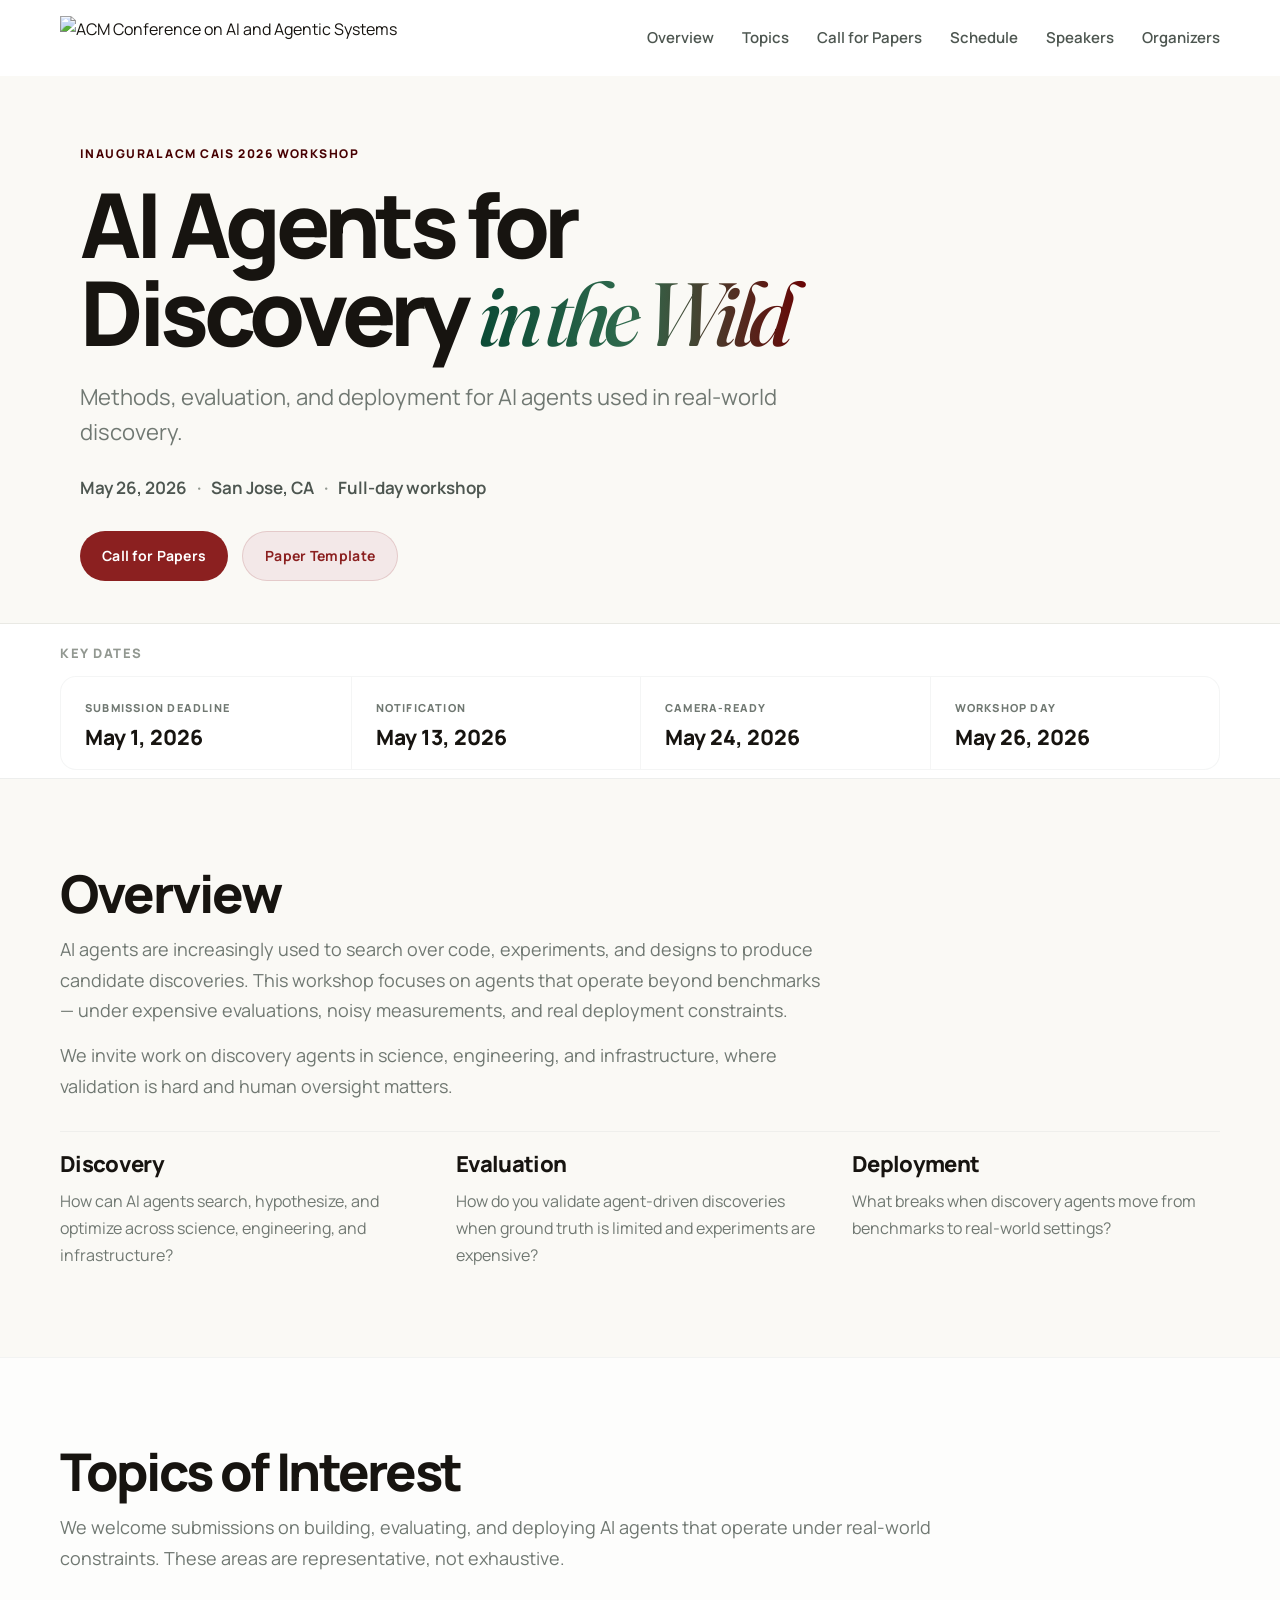
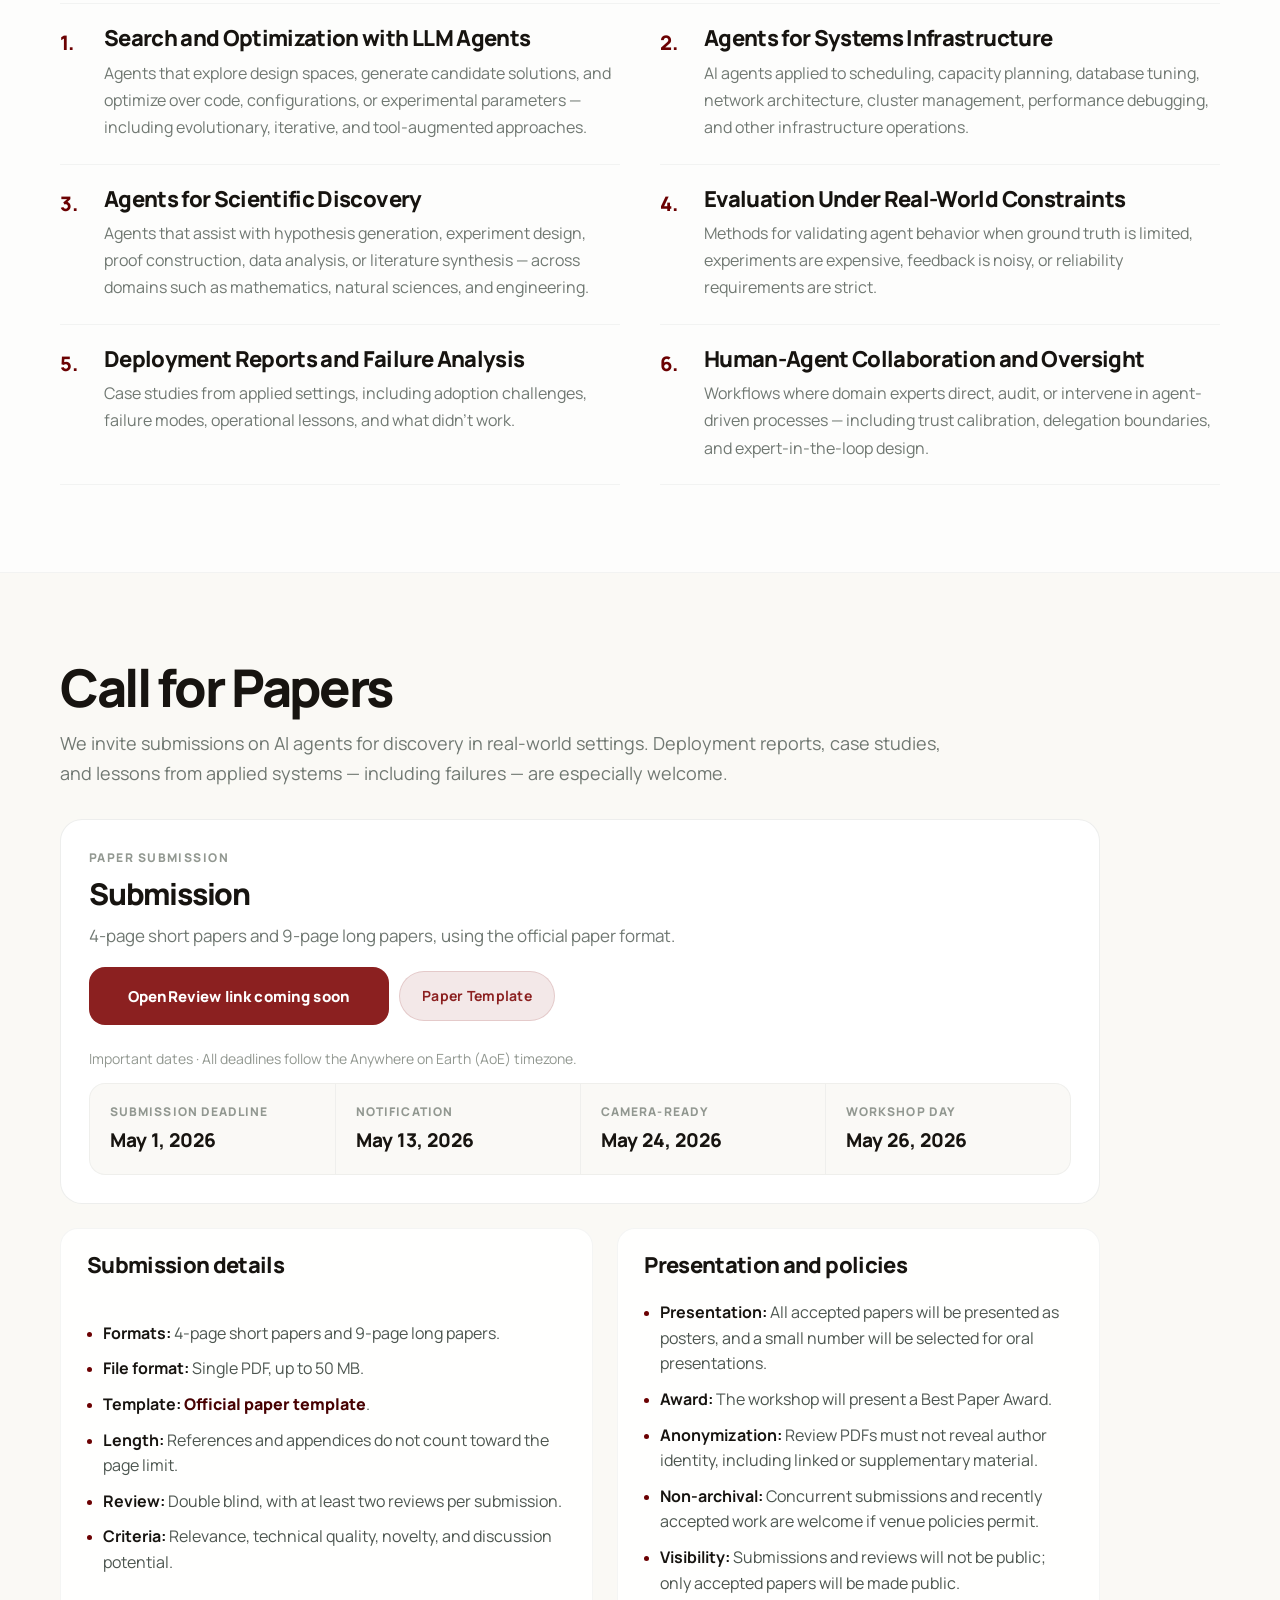
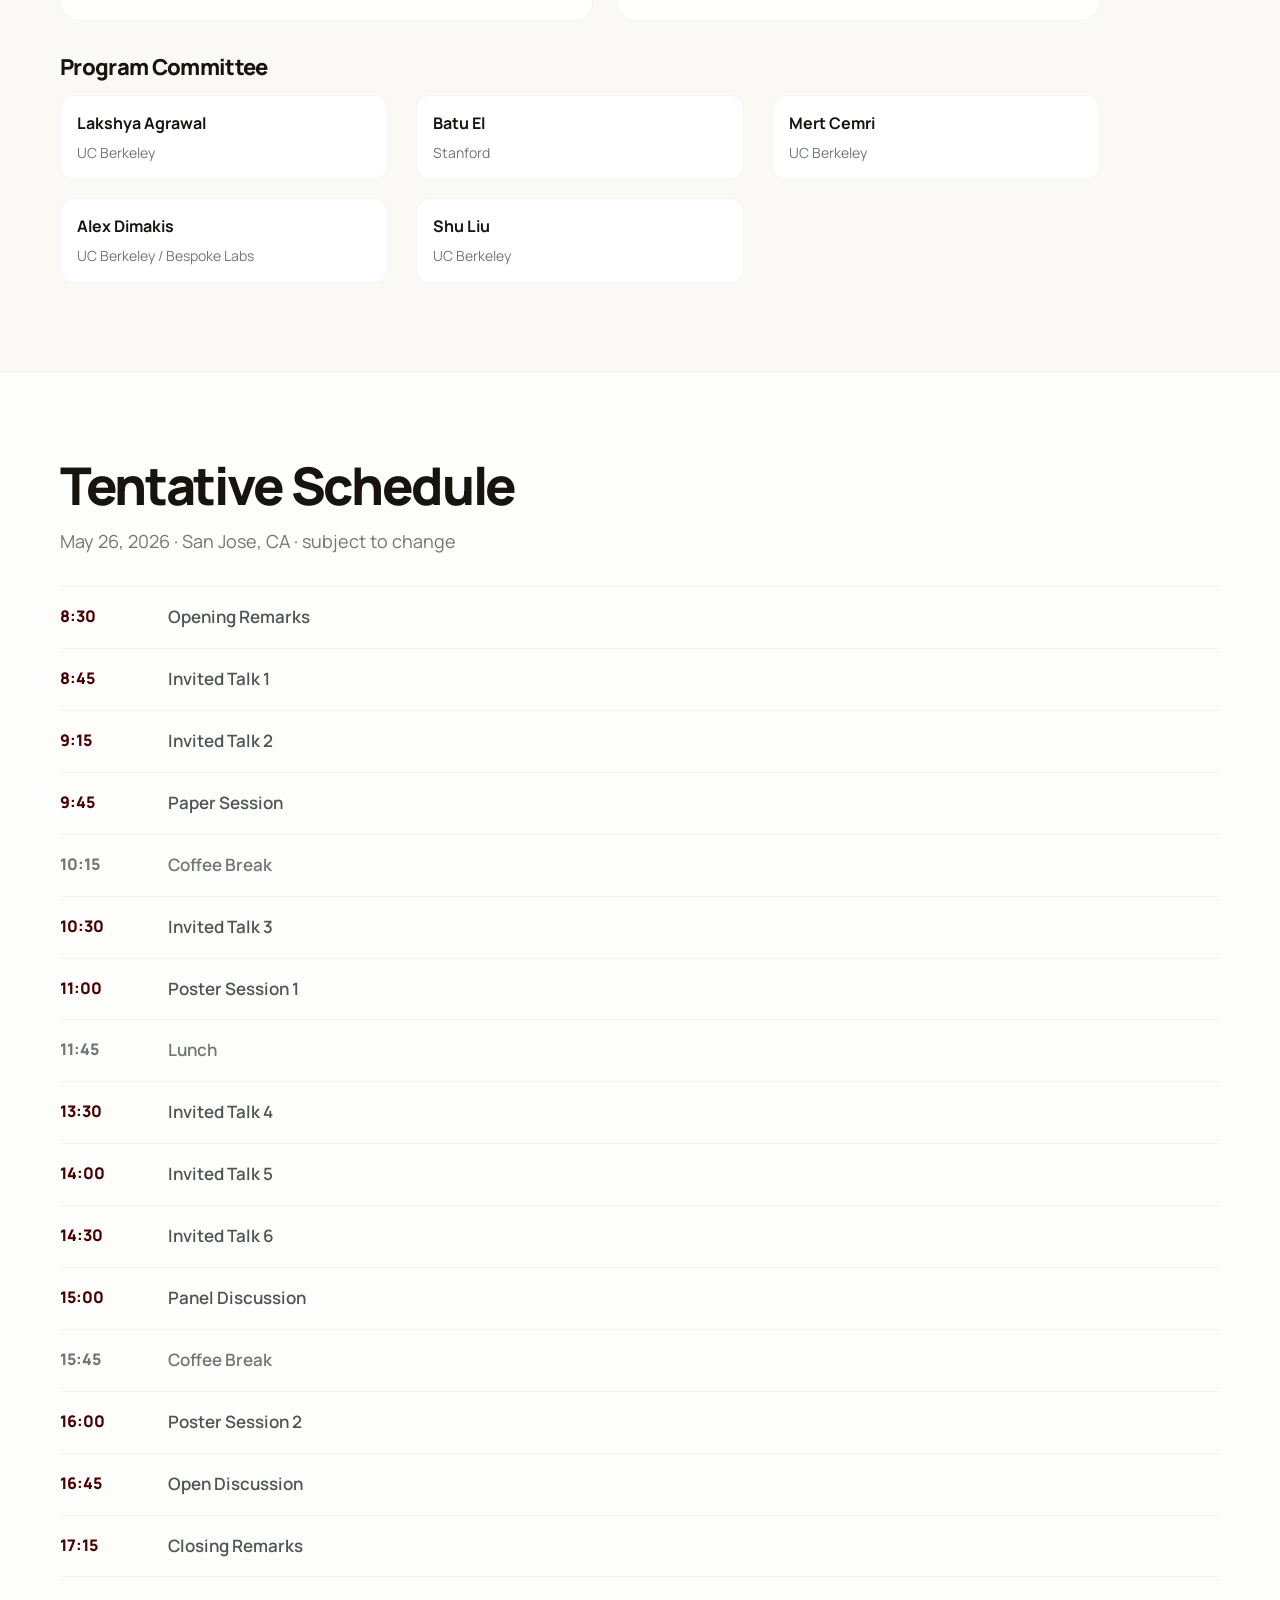
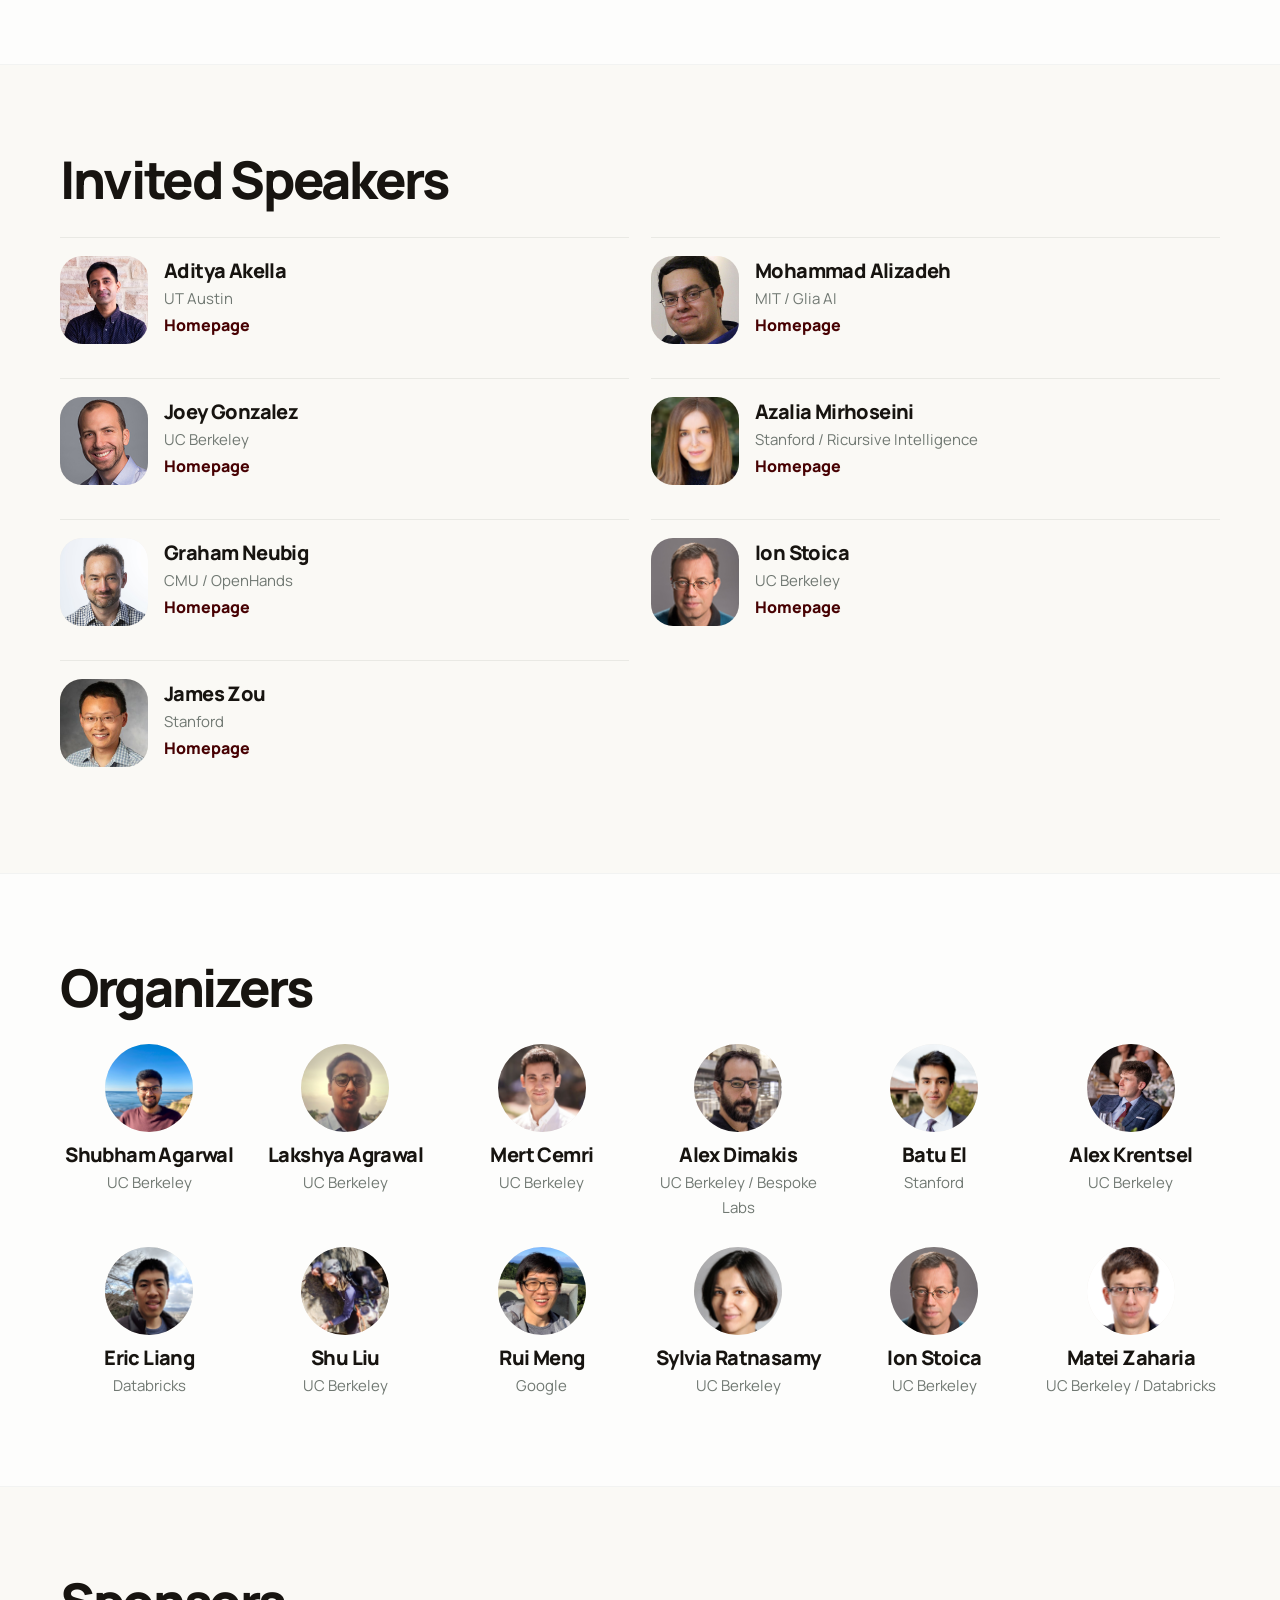
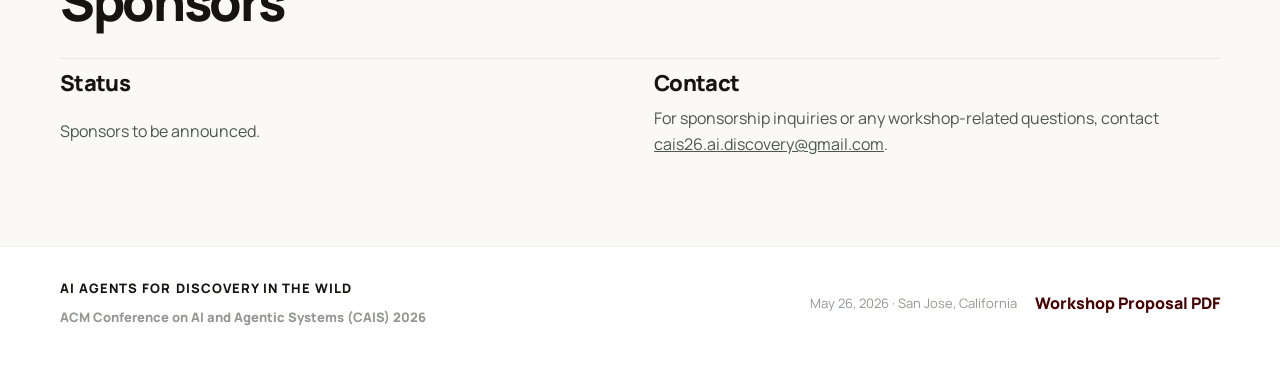
==== commit 224a185b: "remove aditya from speaker" ====
--- a/index.html
+++ b/index.html
@@ -351,14 +351,6 @@
           </div>
         </article>
         <article class="speaker-card">
-          <img src="assets/speakers/aditya-parameswaran.jpg" alt="Headshot of Aditya Parameswaran" loading="eager">
-          <div class="speaker-card-body">
-            <h3>Aditya Parameswaran</h3>
-            <p>UC Berkeley</p>
-            <a href="https://people.eecs.berkeley.edu/~adityagp/" target="_blank" rel="noreferrer">Homepage</a>
-          </div>
-        </article>
-        <article class="speaker-card">
           <img src="assets/speakers/ion-stoica.jpg" alt="Headshot of Ion Stoica" loading="eager">
           <div class="speaker-card-body">
             <h3>Ion Stoica</h3>
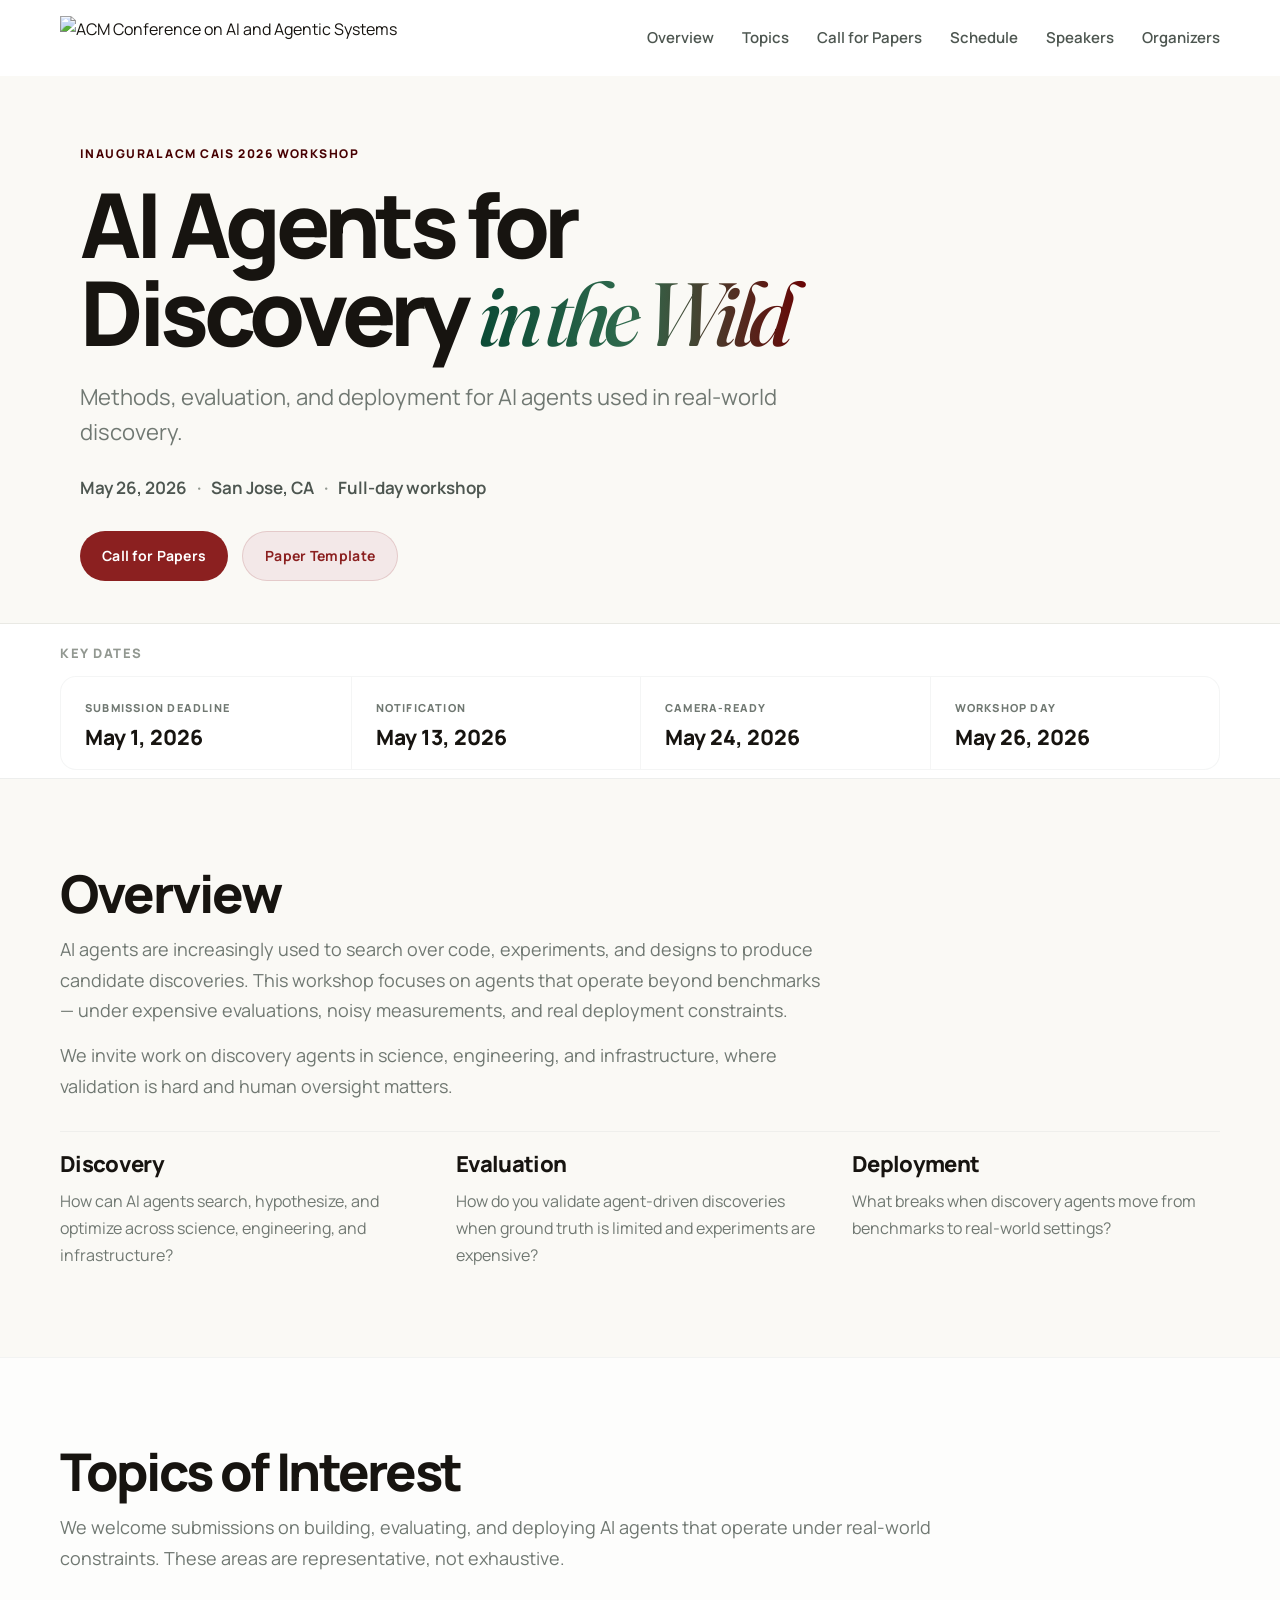
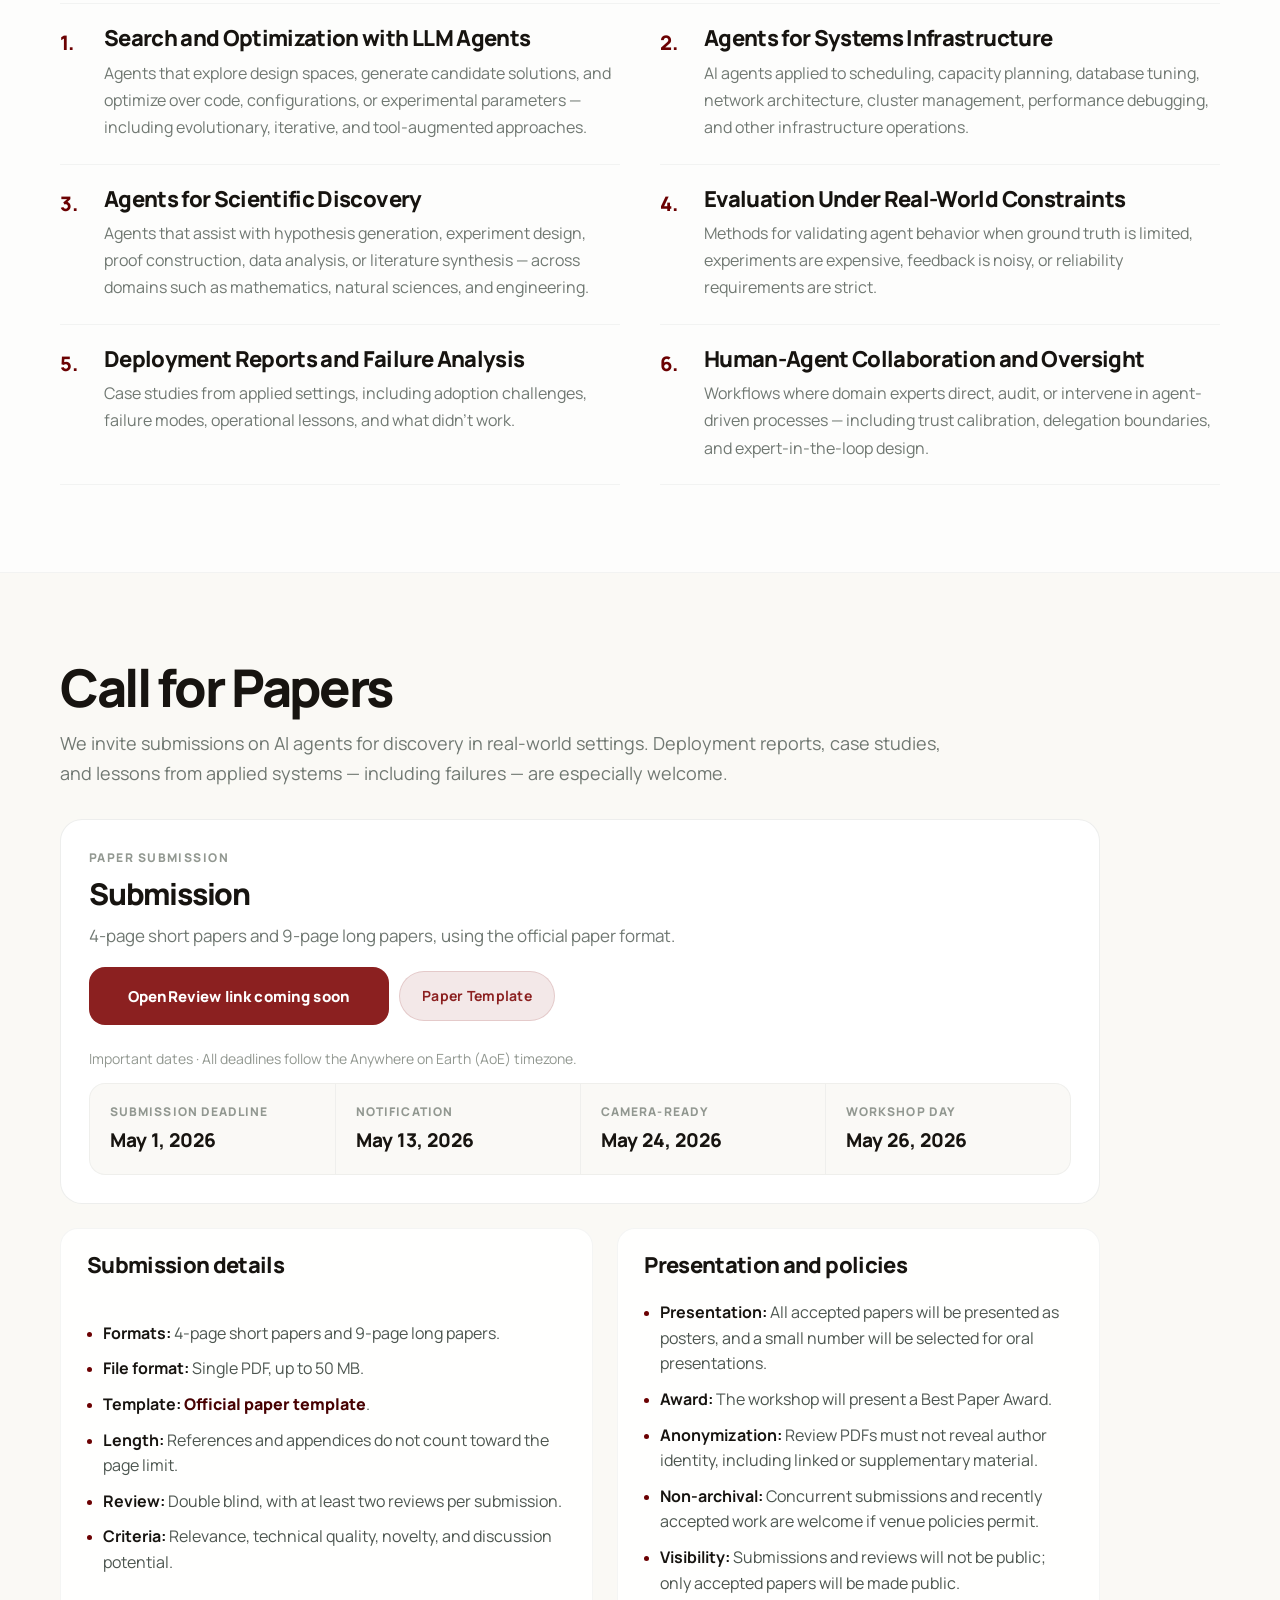
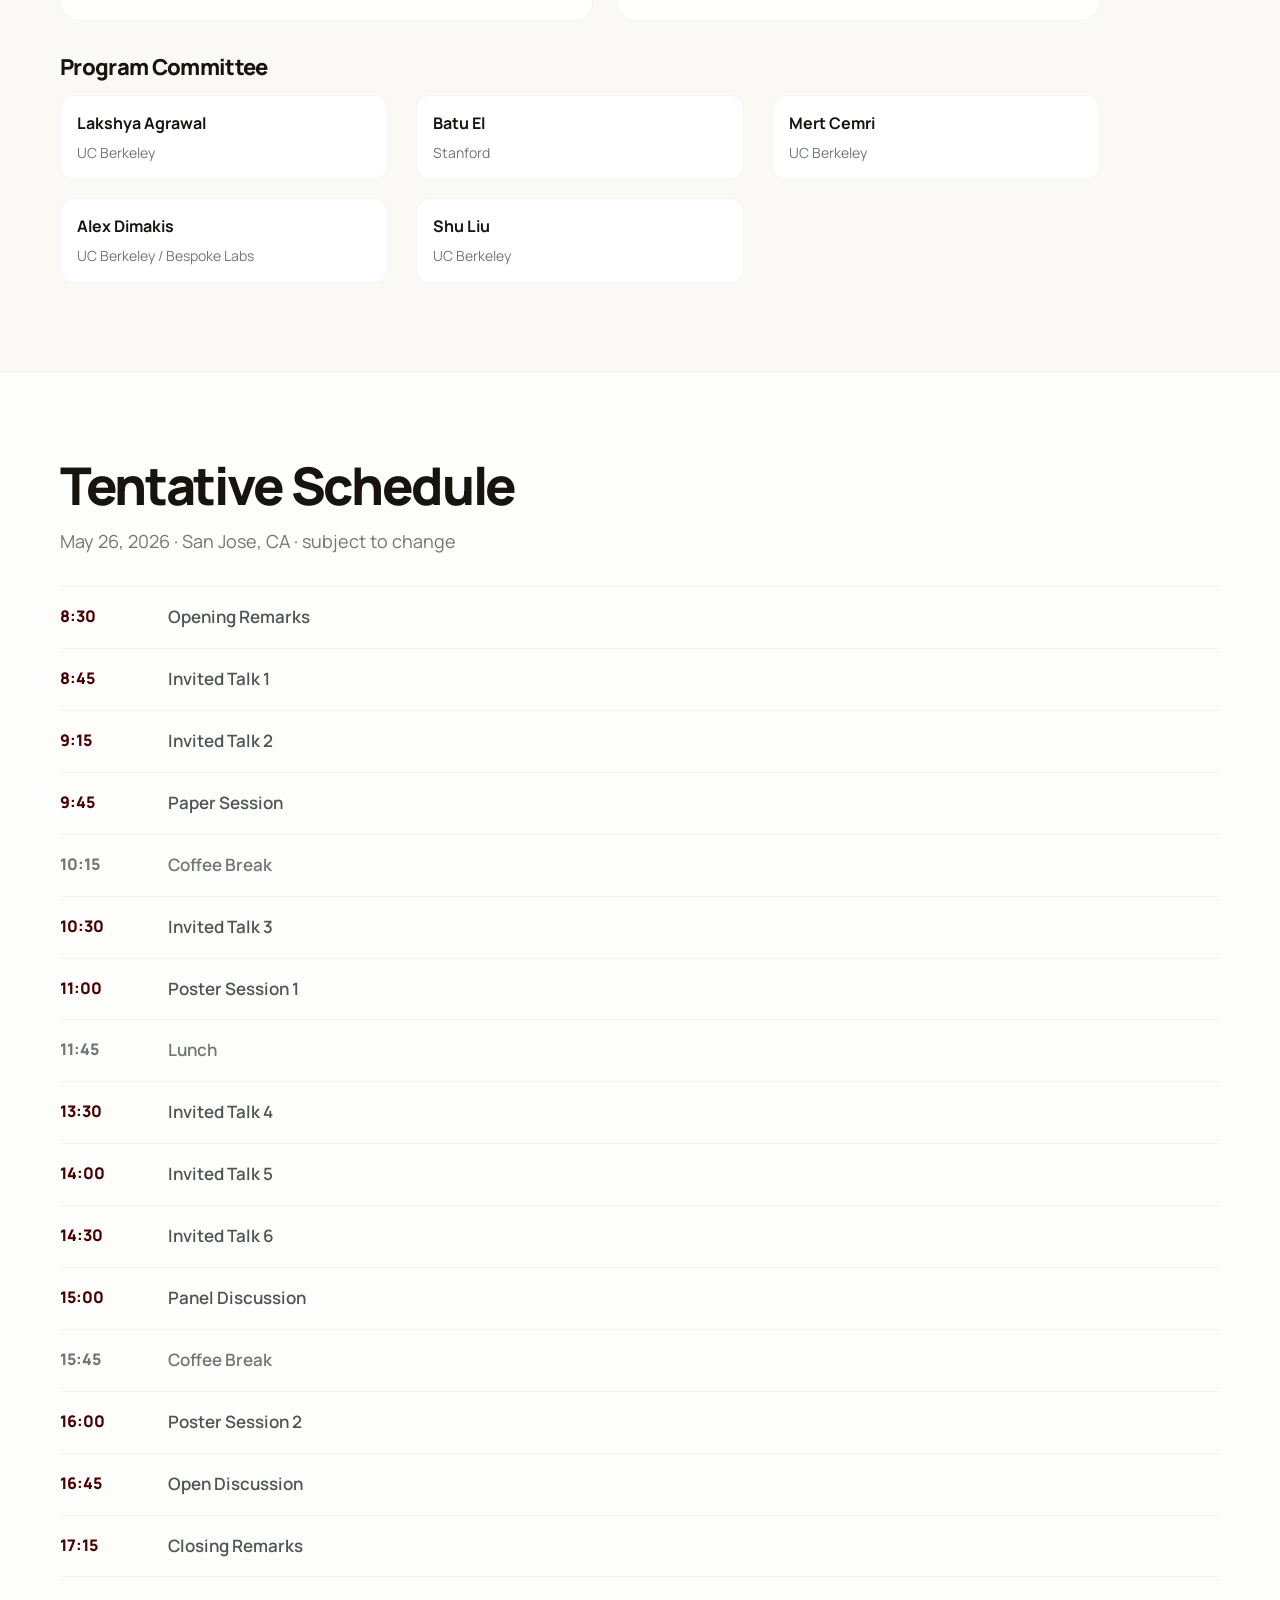
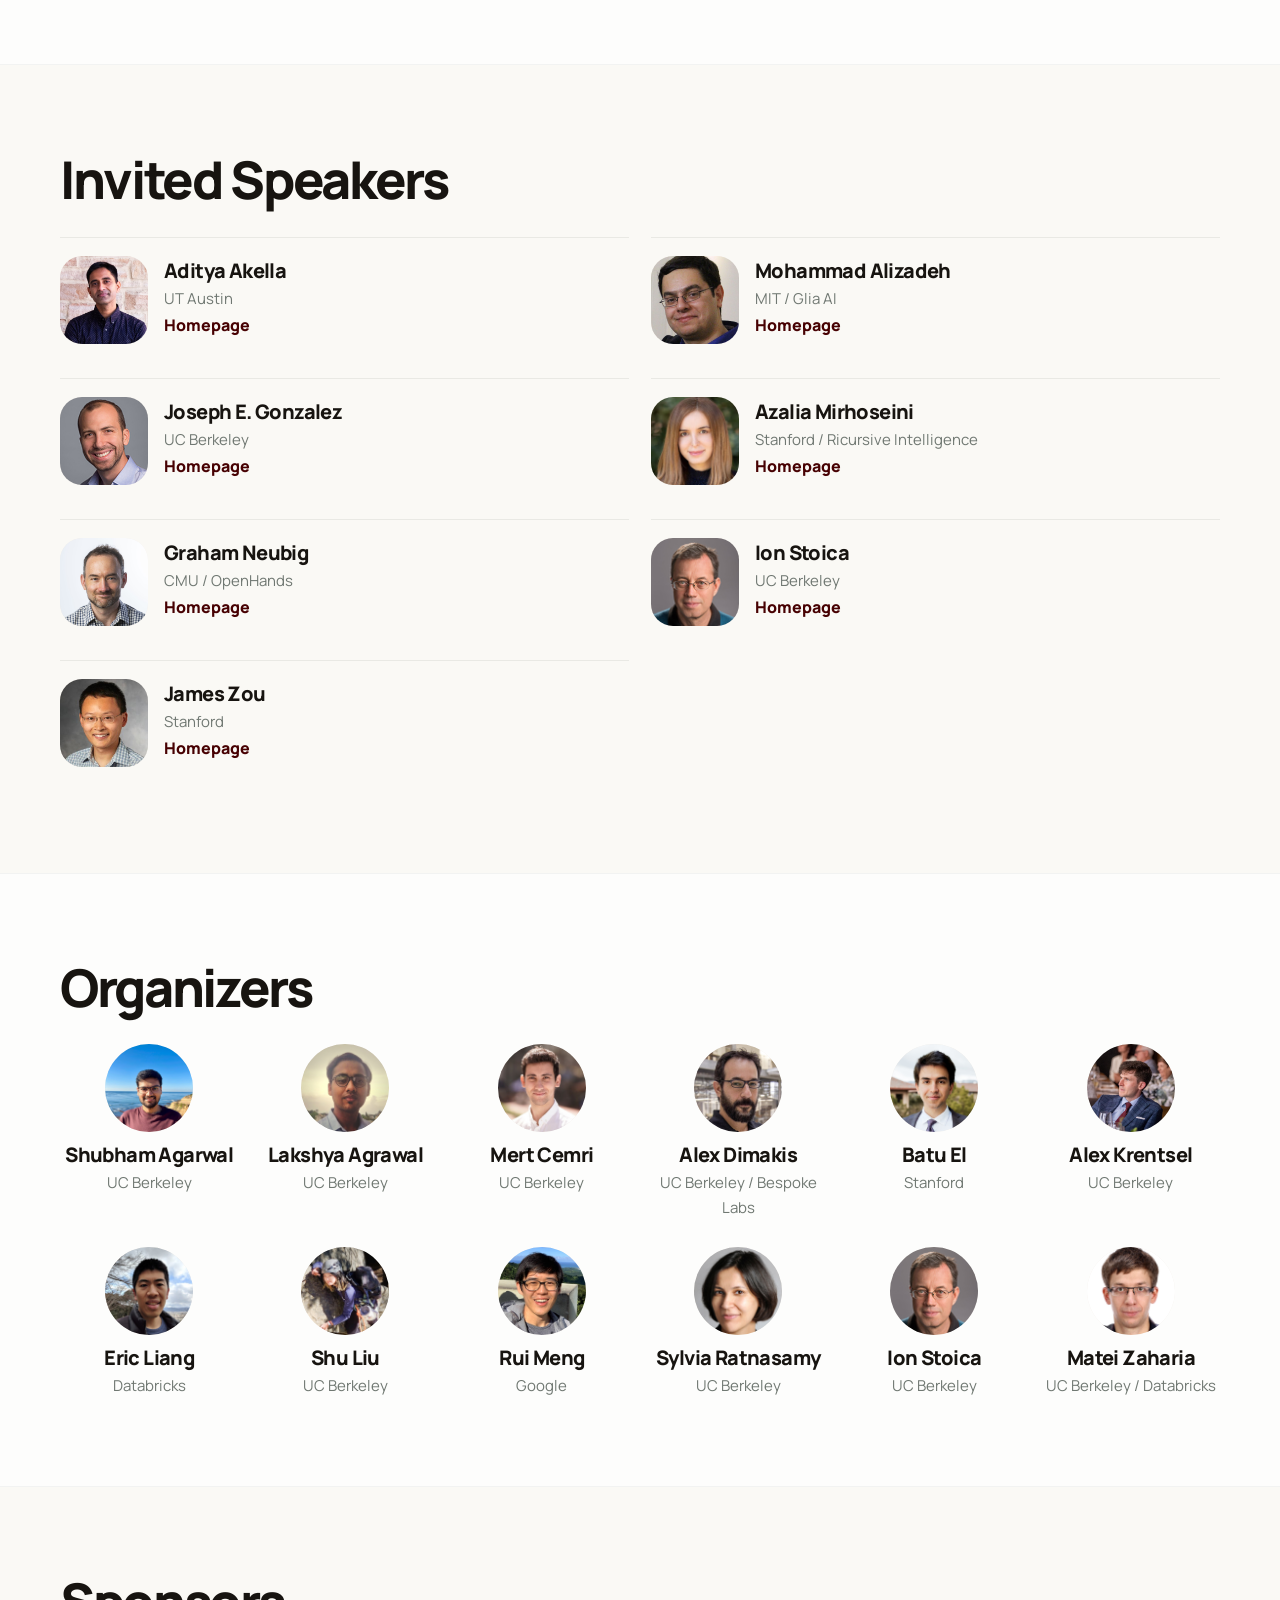
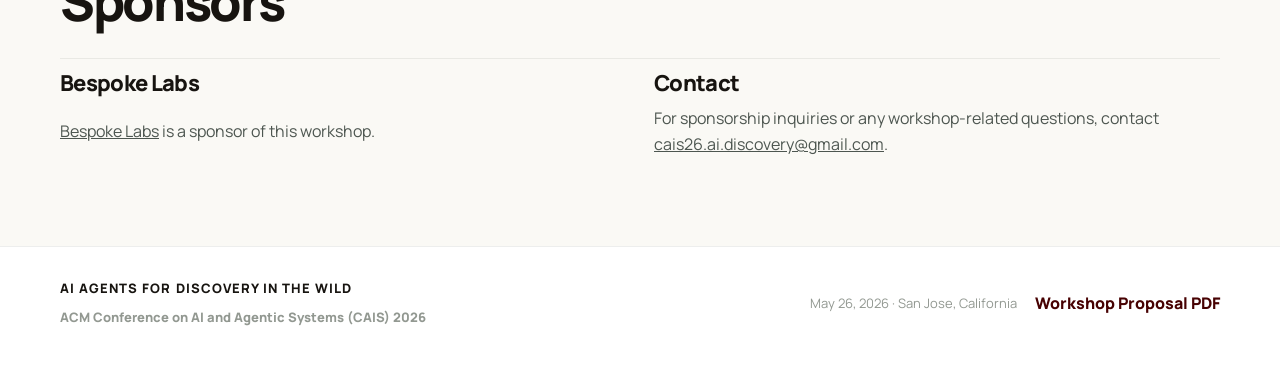
==== commit 602672c6: "bespoke labs sponsor" ====
--- a/index.html
+++ b/index.html
@@ -327,9 +327,9 @@
           </div>
         </article>
         <article class="speaker-card">
-          <img src="assets/speakers/joey-gonzalez.jpg" alt="Headshot of Joey Gonzalez" loading="eager">
-          <div class="speaker-card-body">
-            <h3>Joey Gonzalez</h3>
+          <img src="assets/speakers/joey-gonzalez.jpg" alt="Headshot of Joseph E. Gonzalez" loading="eager">
+          <div class="speaker-card-body">
+            <h3>Joseph E. Gonzalez</h3>
             <p>UC Berkeley</p>
             <a href="https://joeygonzalez.com/" target="_blank" rel="noreferrer">Homepage</a>
           </div>
@@ -448,8 +448,8 @@
       </div>
       <div class="support-grid">
         <article class="support-card">
-          <h3>Status</h3>
-          <p>Sponsors to be announced.</p>
+          <h3>Bespoke Labs</h3>
+          <p><a href="https://www.bespokelabs.ai/" target="_blank" rel="noreferrer">Bespoke Labs</a> is a sponsor of this workshop.</p>
         </article>
         <article class="support-card">
           <h3>Contact</h3>
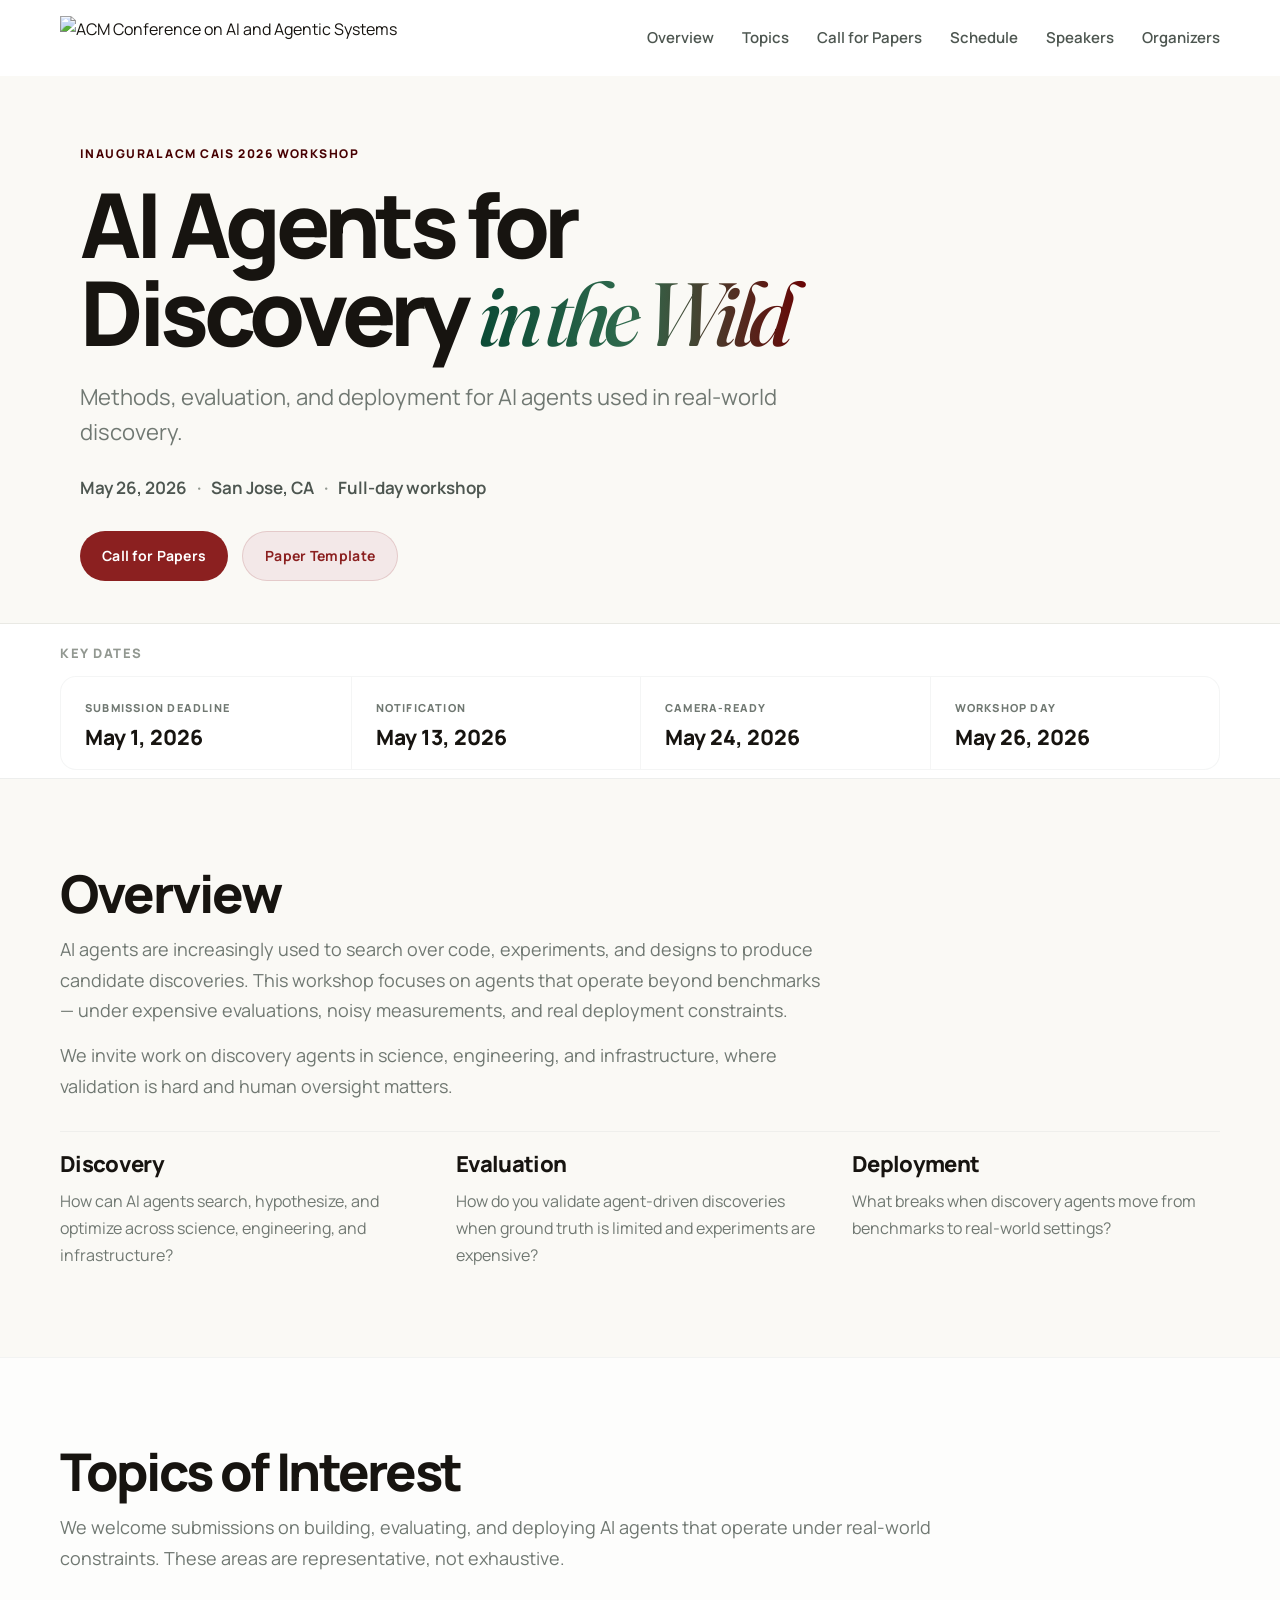
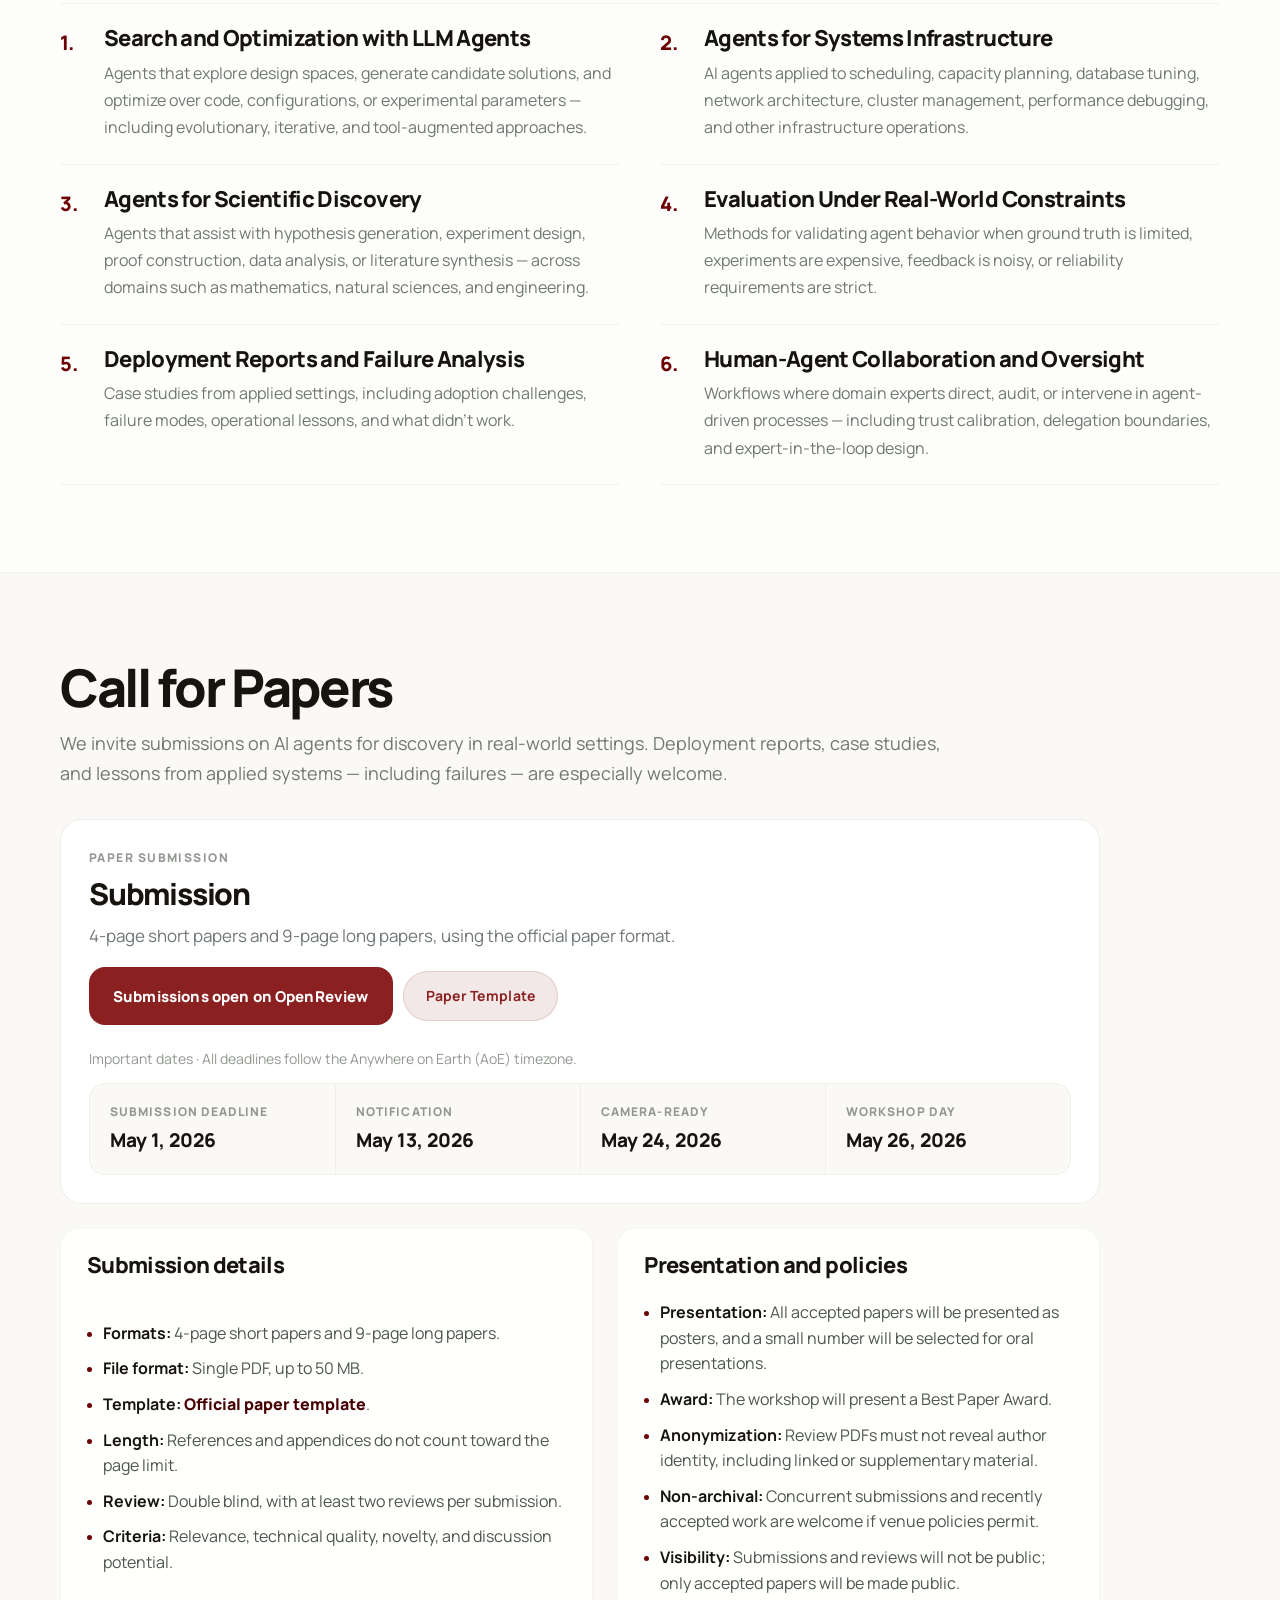
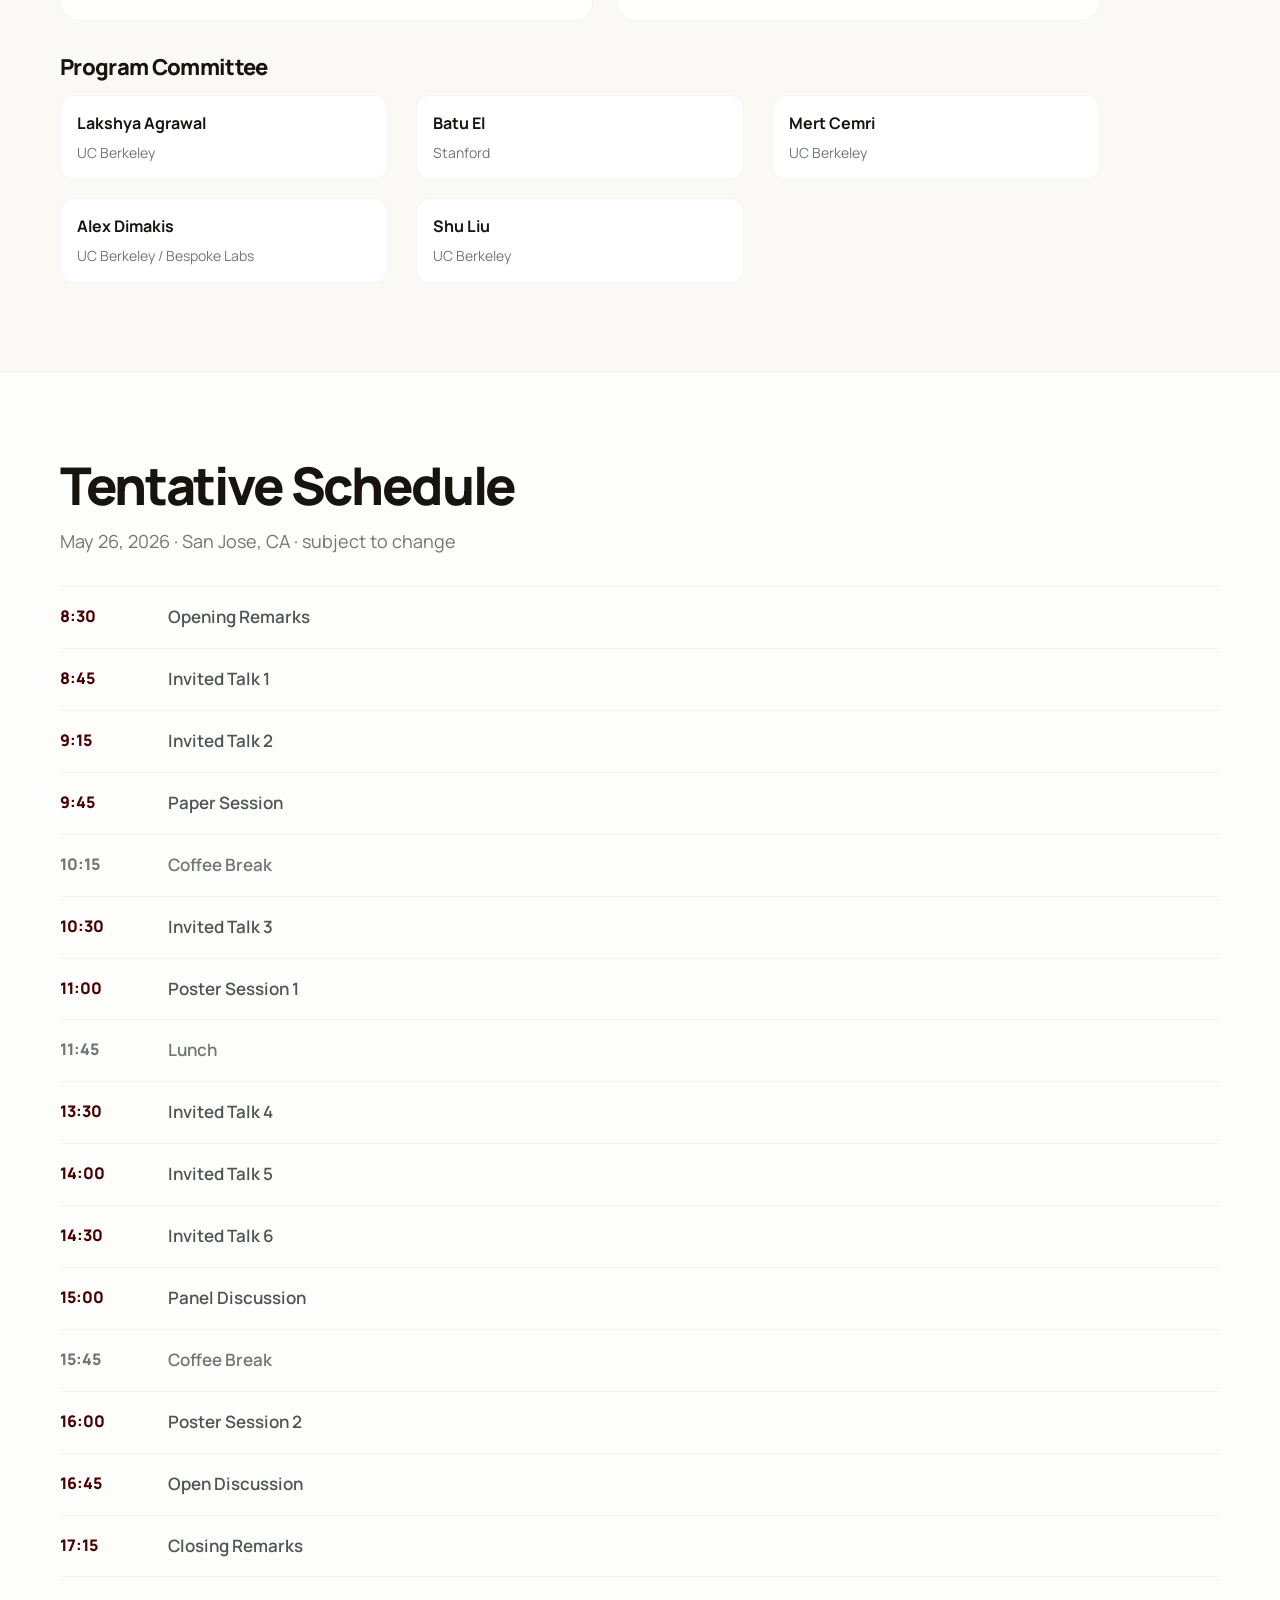
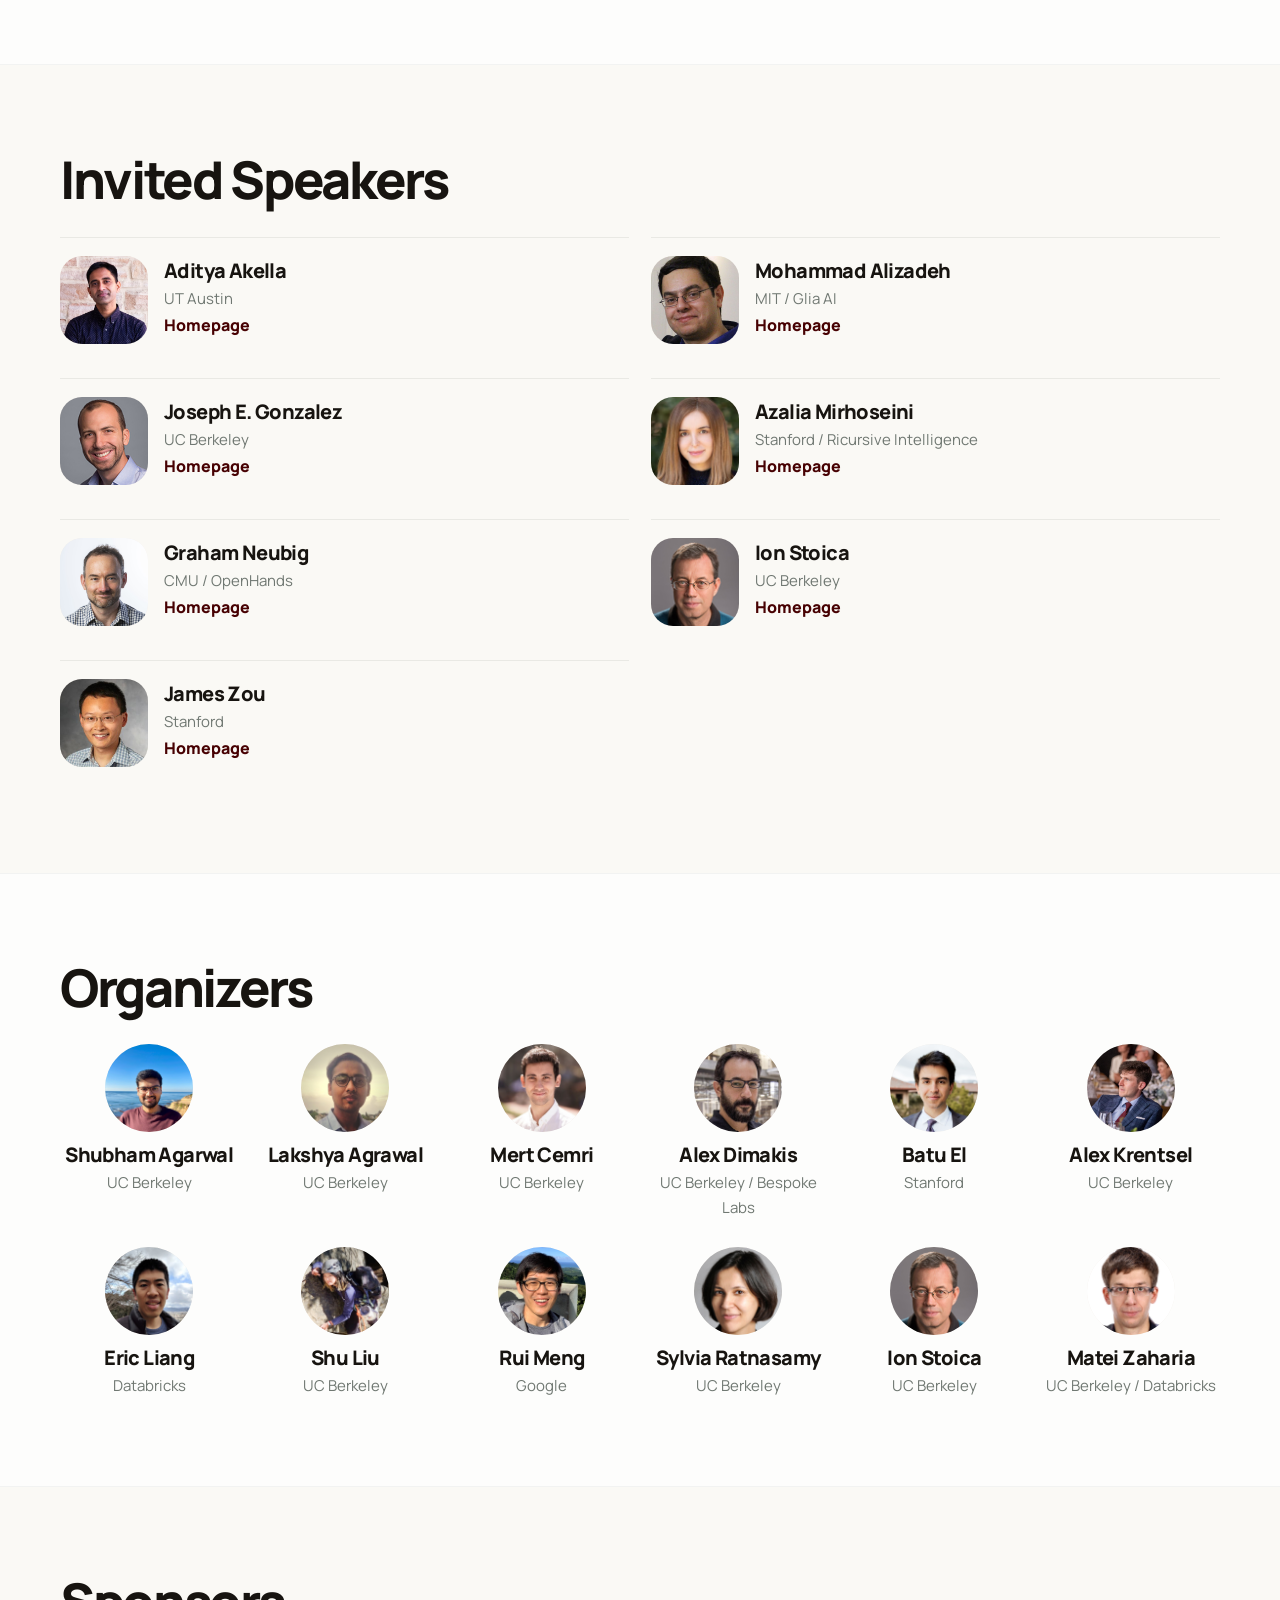
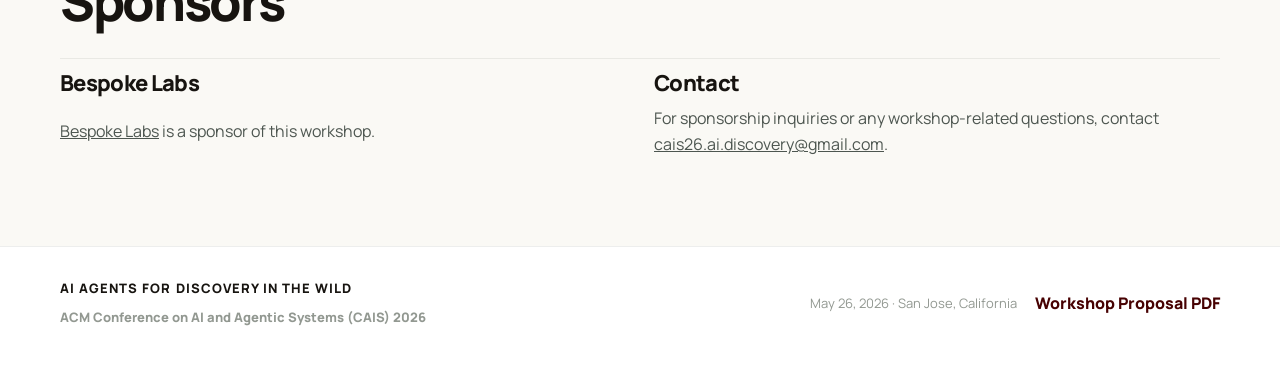
==== commit ec35c594: "Add OpenReview submission link" ====
--- a/index.html
+++ b/index.html
@@ -162,7 +162,7 @@
             <p>4-page short papers and 9-page long papers, using the official paper format.</p>
           </div>
           <div class="cfp-portal-actions">
-            <span class="portal-status" aria-disabled="true">OpenReview link coming soon</span>
+            <a href="https://openreview.net/group?id=ACM.org/CAIS/2026/Workshop/AID-Wild#tab-recent-activity" class="portal-status" target="_blank" rel="noreferrer">Submissions open on OpenReview</a>
             <a href="https://media.neurips.cc/Conferences/NeurIPS2026/Formatting_Instructions_For_NeurIPS_2026.zip" class="button button-secondary" target="_blank" rel="noreferrer">Paper Template</a>
           </div>
           <div class="cfp-dates">
--- a/style.css
+++ b/style.css
@@ -494,6 +494,7 @@
   border-radius: 16px;
   background: #8b2020;
   color: #fff;
+  text-decoration: none;
   font-size: 15px;
   font-weight: 800;
   letter-spacing: 0.01em;
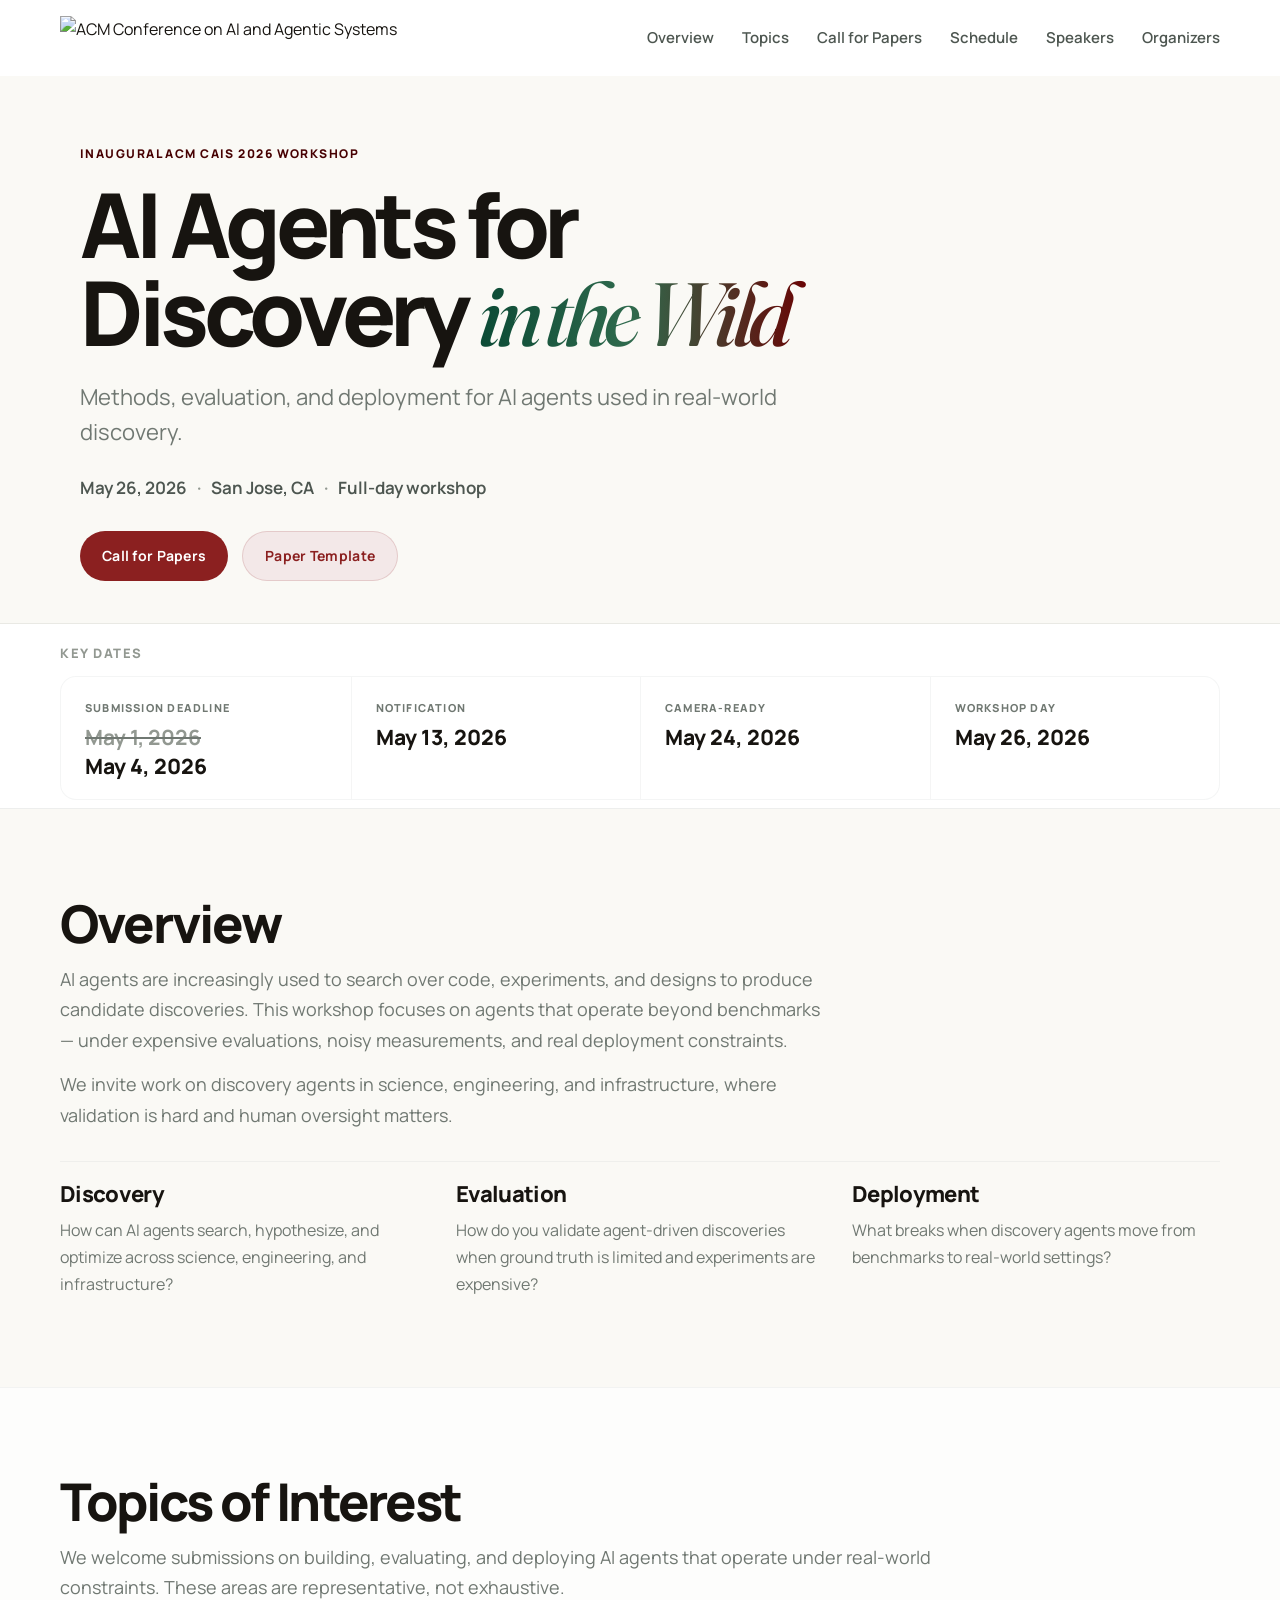
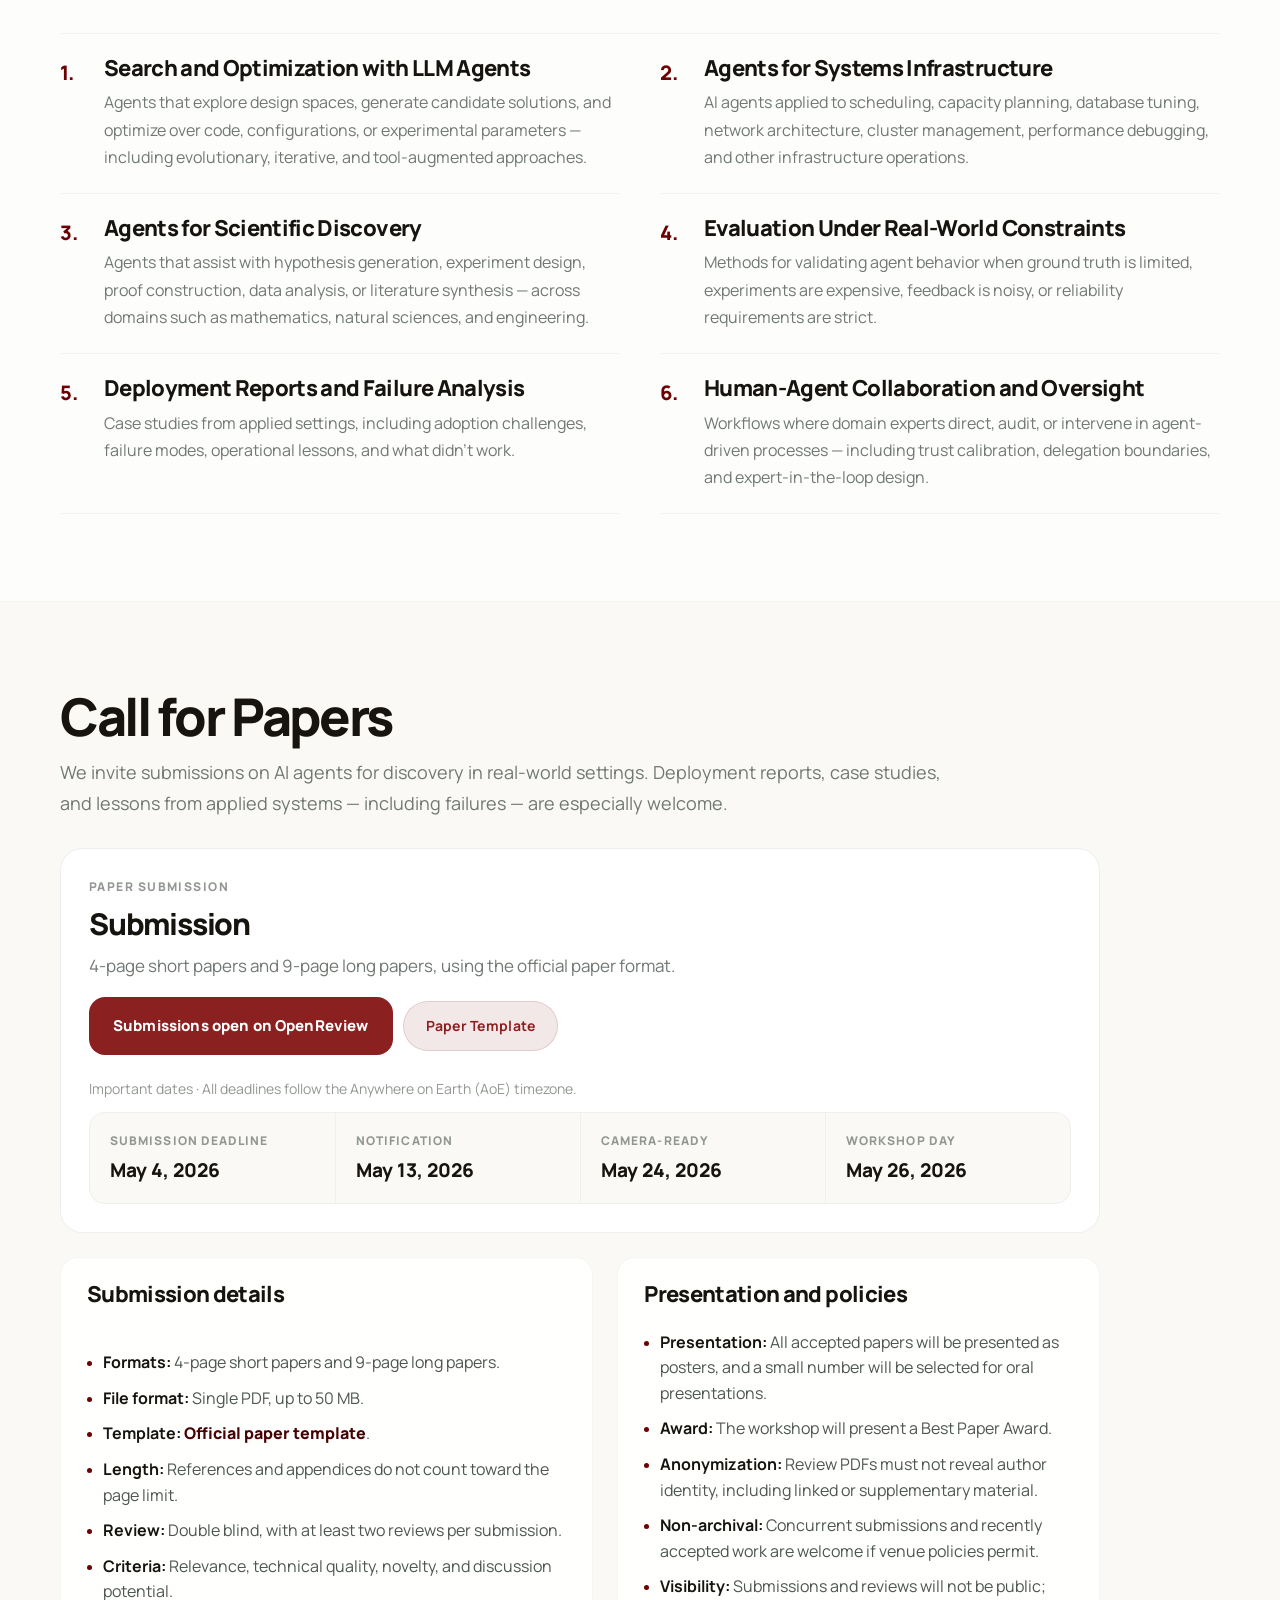
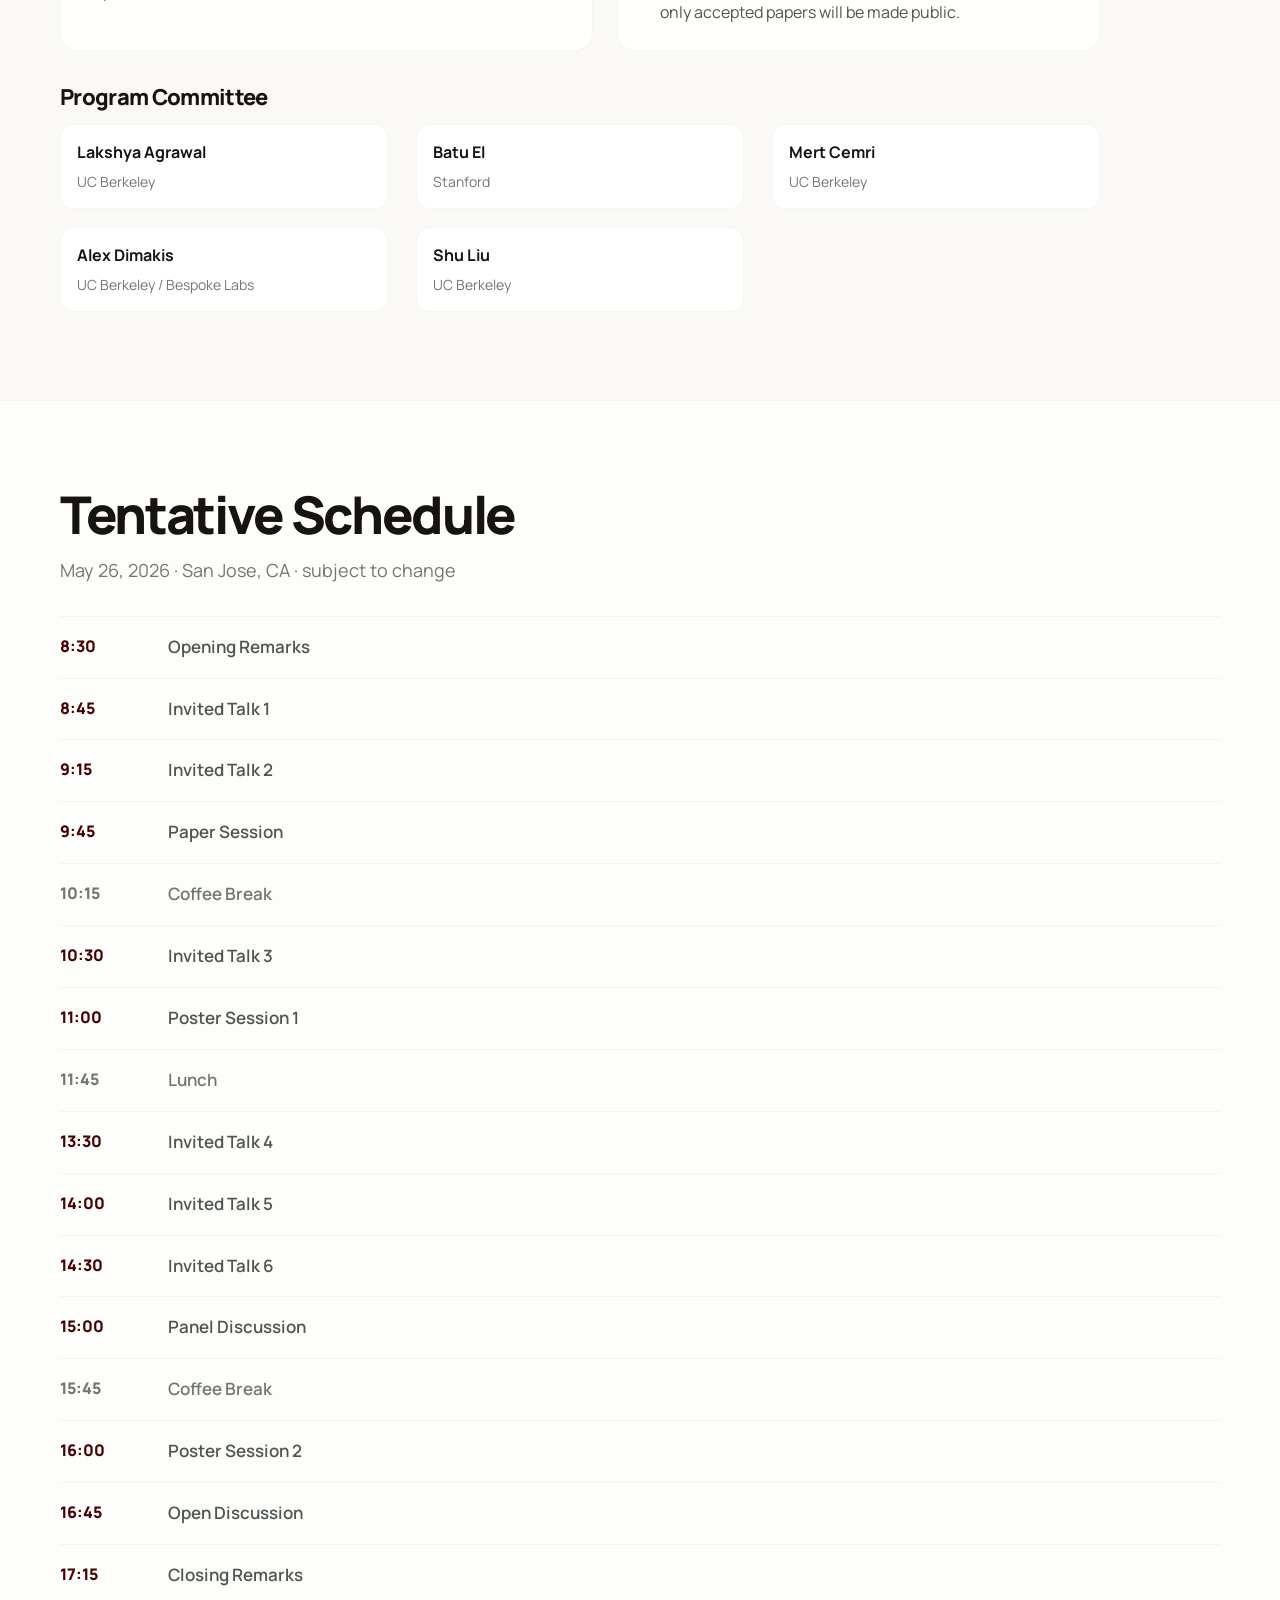
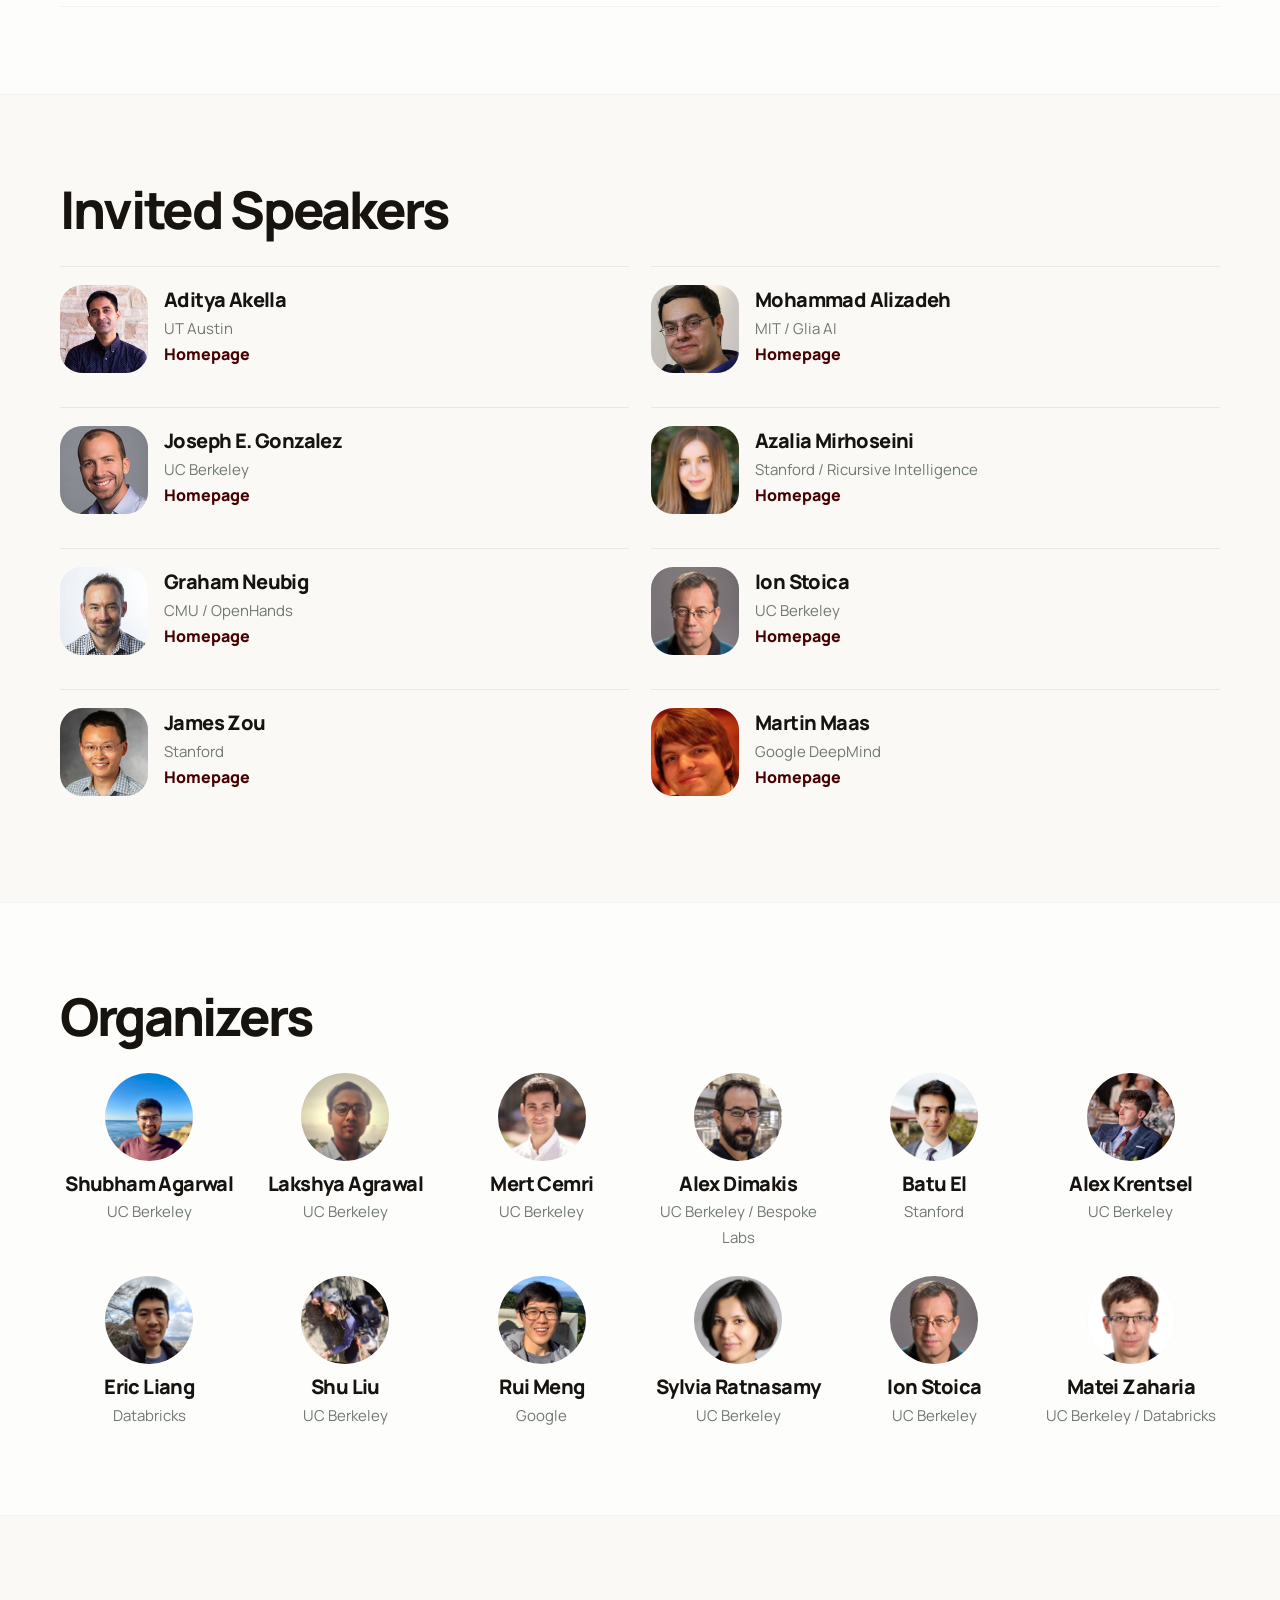
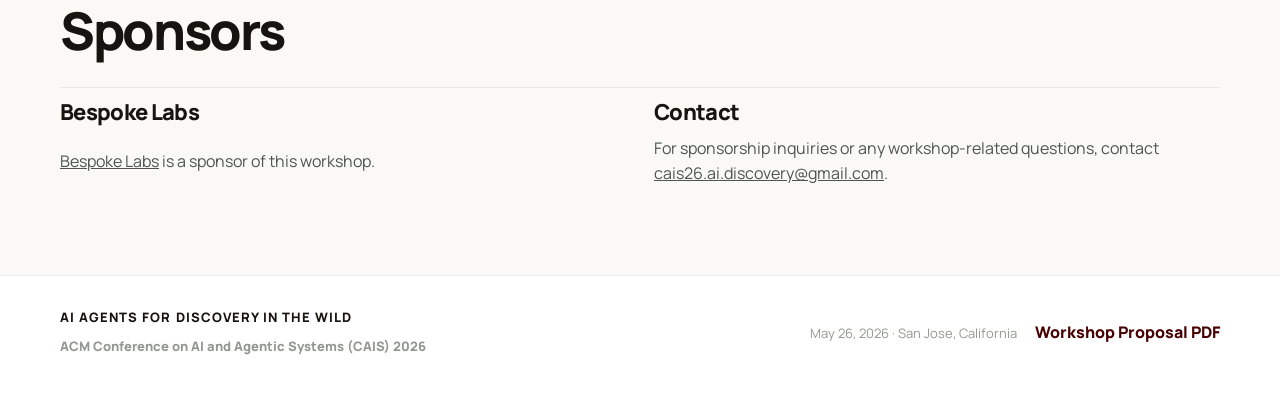
==== commit 55071c95: "Extend submission deadline to May 4; add Martin Maas as invited speaker - Key Dates: show superseded" ====
--- a/index.html
+++ b/index.html
@@ -67,7 +67,9 @@
     <div class="dates-grid">
       <div class="date-item">
         <span class="date-label">Submission Deadline</span>
-        <span class="date-value">May 1, 2026</span>
+        <span class="date-value" aria-label="Submission deadline May 4, 2026, extended from May 1, 2026">
+          <span class="deadline-shift"><del><time datetime="2026-05-01">May 1, 2026</time></del> <time datetime="2026-05-04" class="deadline-shift-new">May 4, 2026</time></span>
+        </span>
       </div>
       <div class="date-item">
         <span class="date-label">Notification</span>
@@ -170,7 +172,7 @@
             <div class="cfp-dates-grid">
               <div class="cfp-date-item">
                 <span class="cfp-date-label">Submission deadline</span>
-                <strong>May 1, 2026</strong>
+                <strong><time datetime="2026-05-04">May 4, 2026</time></strong>
               </div>
               <div class="cfp-date-item">
                 <span class="cfp-date-label">Notification</span>
@@ -366,6 +368,14 @@
             <a href="https://datascience.stanford.edu/people/james-zou" target="_blank" rel="noreferrer">Homepage</a>
           </div>
         </article>
+        <article class="speaker-card">
+          <img src="assets/speakers/martin-maas.jpg" alt="Headshot of Martin Maas" loading="lazy">
+          <div class="speaker-card-body">
+            <h3>Martin Maas</h3>
+            <p>Google DeepMind</p>
+            <a href="https://sites.google.com/view/martinmaas/home" target="_blank" rel="noreferrer">Homepage</a>
+          </div>
+        </article>
       </div>
     </div>
   </section>
--- a/style.css
+++ b/style.css
@@ -328,6 +328,25 @@
   font-weight: 800;
 }
 
+.deadline-shift {
+  display: inline-flex;
+  flex-wrap: wrap;
+  align-items: baseline;
+  gap: 0.25em 0.45em;
+}
+
+.deadline-shift del {
+  color: var(--ink-4);
+  font-weight: 700;
+  text-decoration: line-through;
+  text-decoration-thickness: 1.5px;
+  text-decoration-color: var(--ink-3);
+}
+
+.deadline-shift-new {
+  white-space: nowrap;
+}
+
 main section {
   padding: 88px 0;
 }
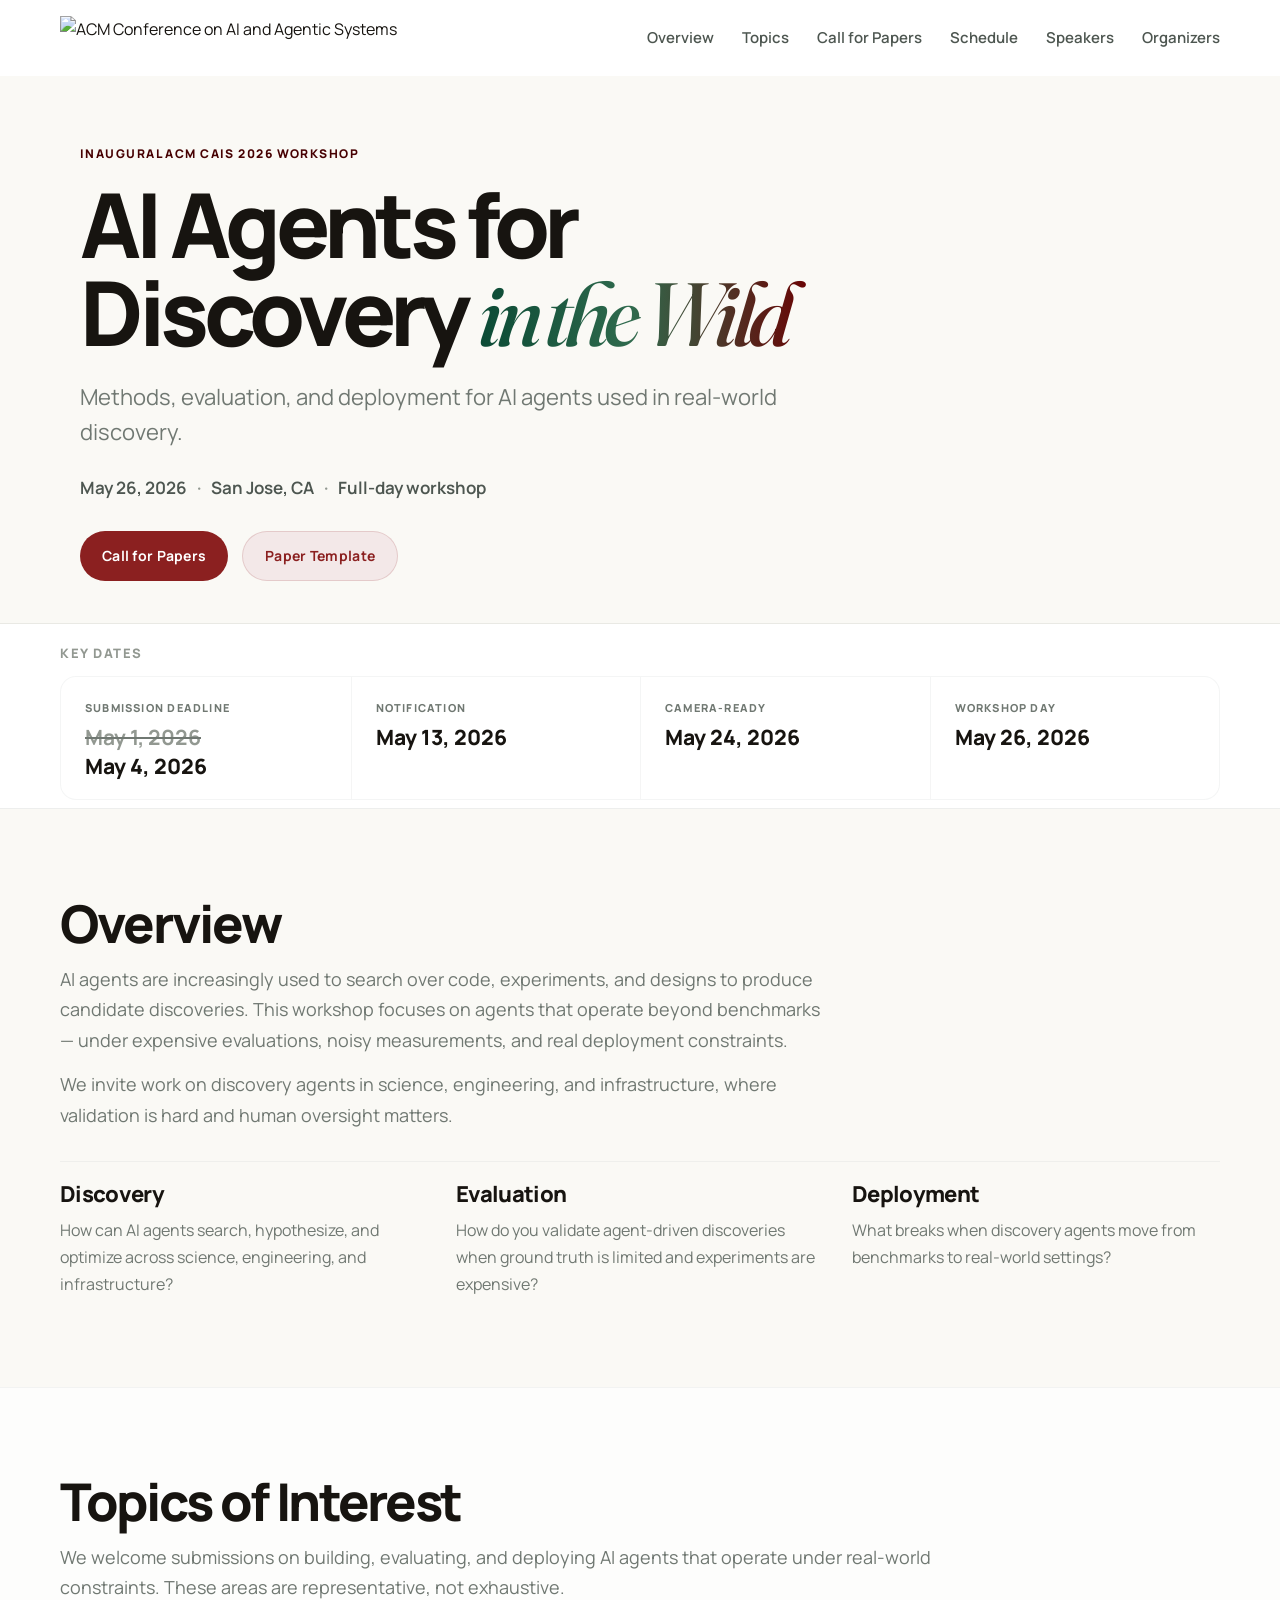
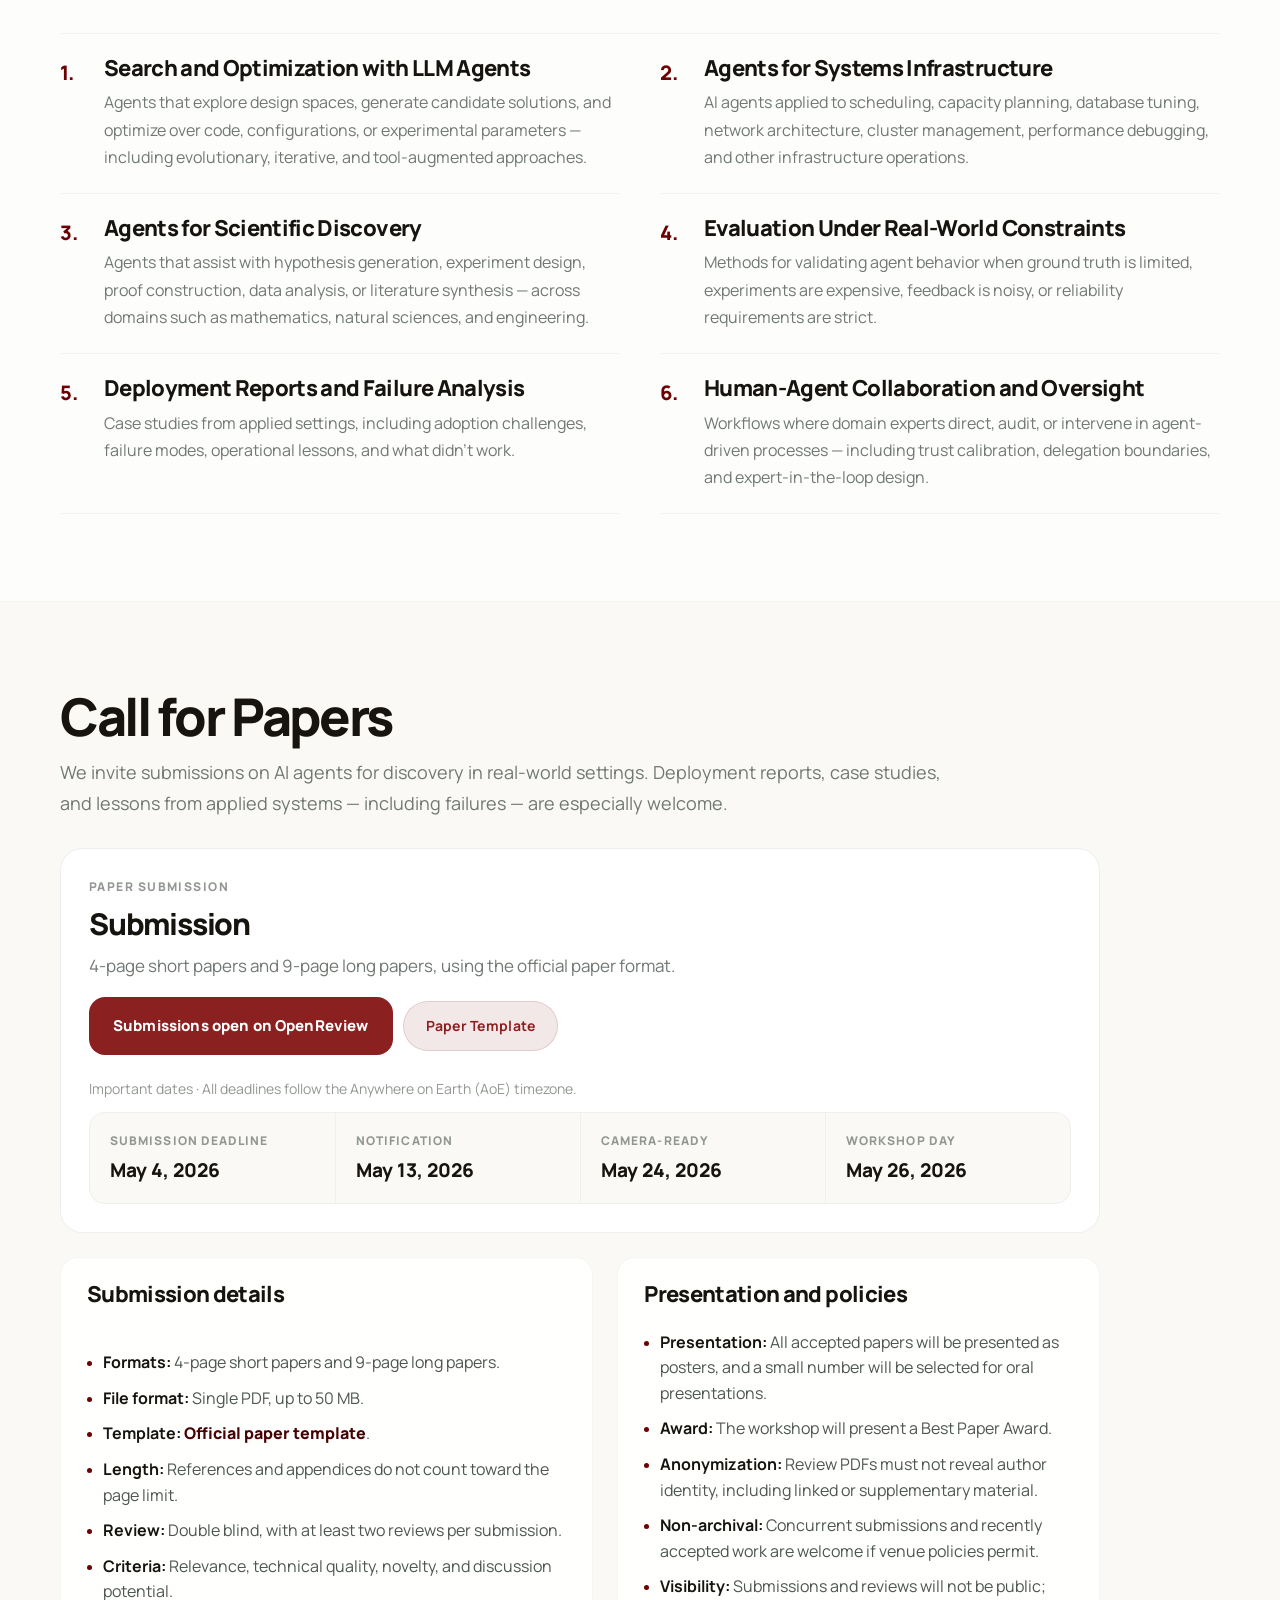
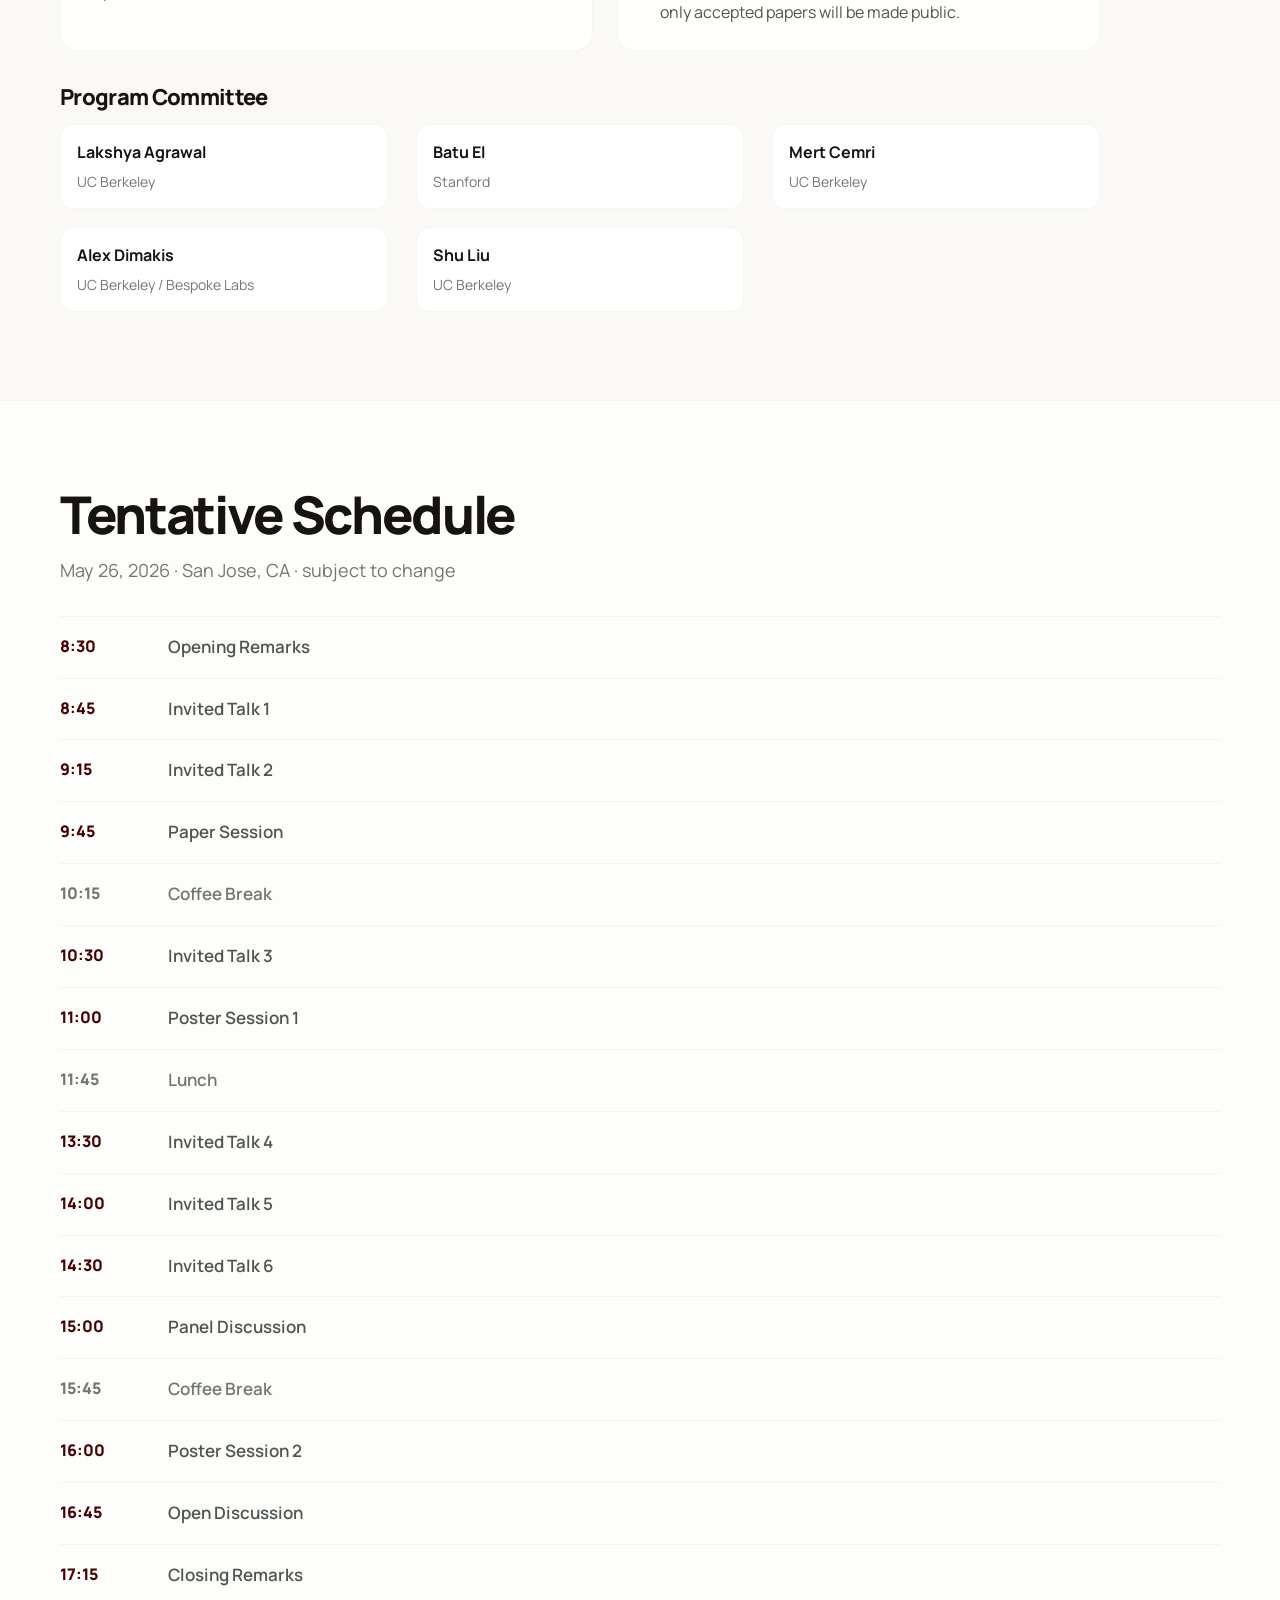
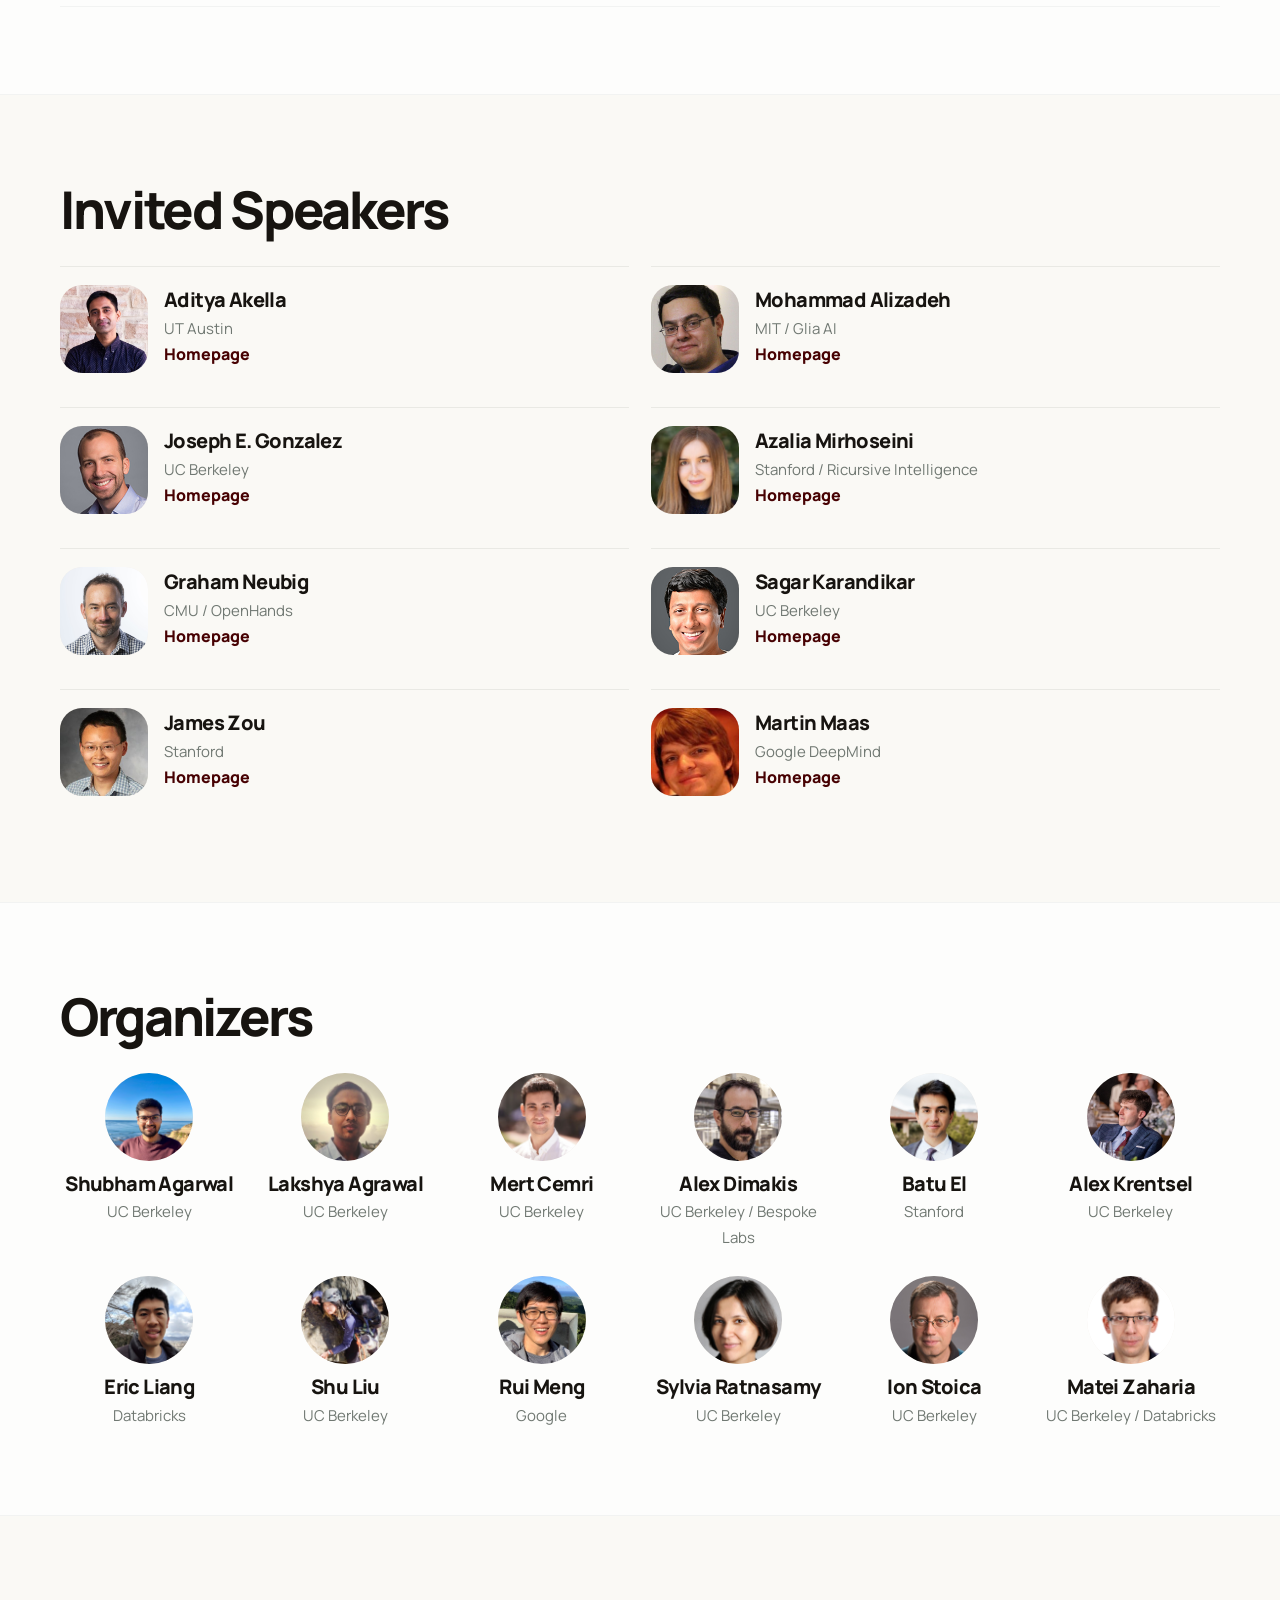
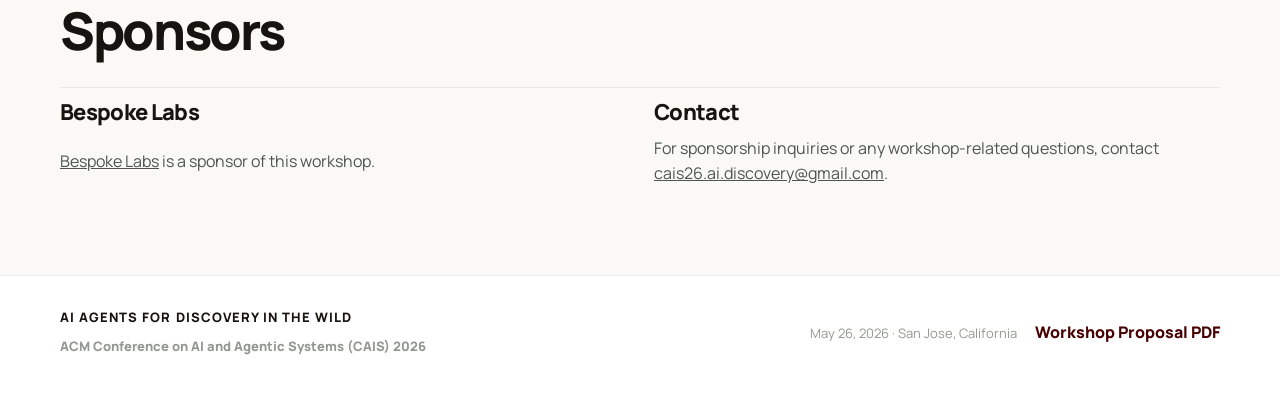
==== commit 1500c081: "Speakers: replace Ion Stoica with Sagar Karandikar (UC Berkeley) - Invited speaker card, photo, and " ====
--- a/index.html
+++ b/index.html
@@ -353,11 +353,11 @@
           </div>
         </article>
         <article class="speaker-card">
-          <img src="assets/speakers/ion-stoica.jpg" alt="Headshot of Ion Stoica" loading="eager">
-          <div class="speaker-card-body">
-            <h3>Ion Stoica</h3>
+          <img src="assets/speakers/sagar-karandikar.jpg" alt="Headshot of Sagar Karandikar" loading="eager">
+          <div class="speaker-card-body">
+            <h3>Sagar Karandikar</h3>
             <p>UC Berkeley</p>
-            <a href="https://people.eecs.berkeley.edu/~istoica/" target="_blank" rel="noreferrer">Homepage</a>
+            <a href="https://www2.eecs.berkeley.edu/Faculty/Homepages/skarandikar.html" target="_blank" rel="noreferrer">Homepage</a>
           </div>
         </article>
         <article class="speaker-card">
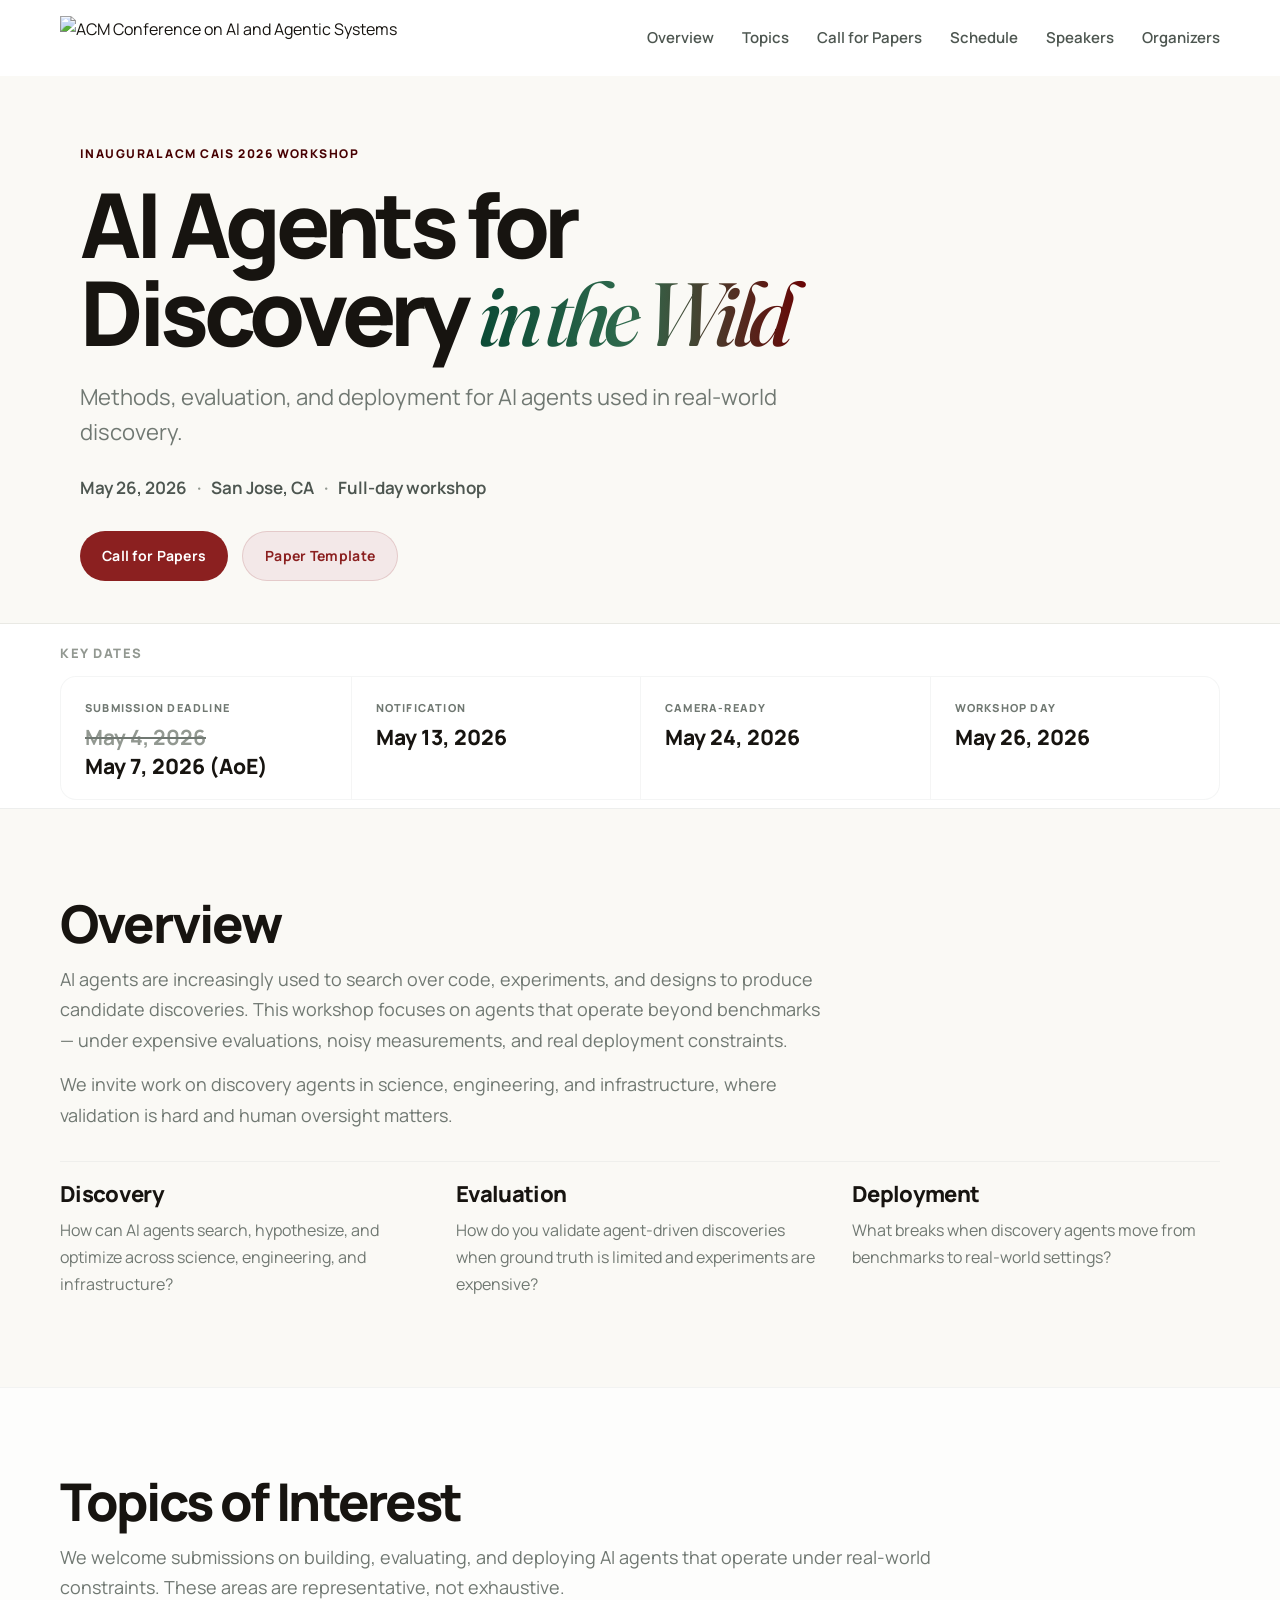
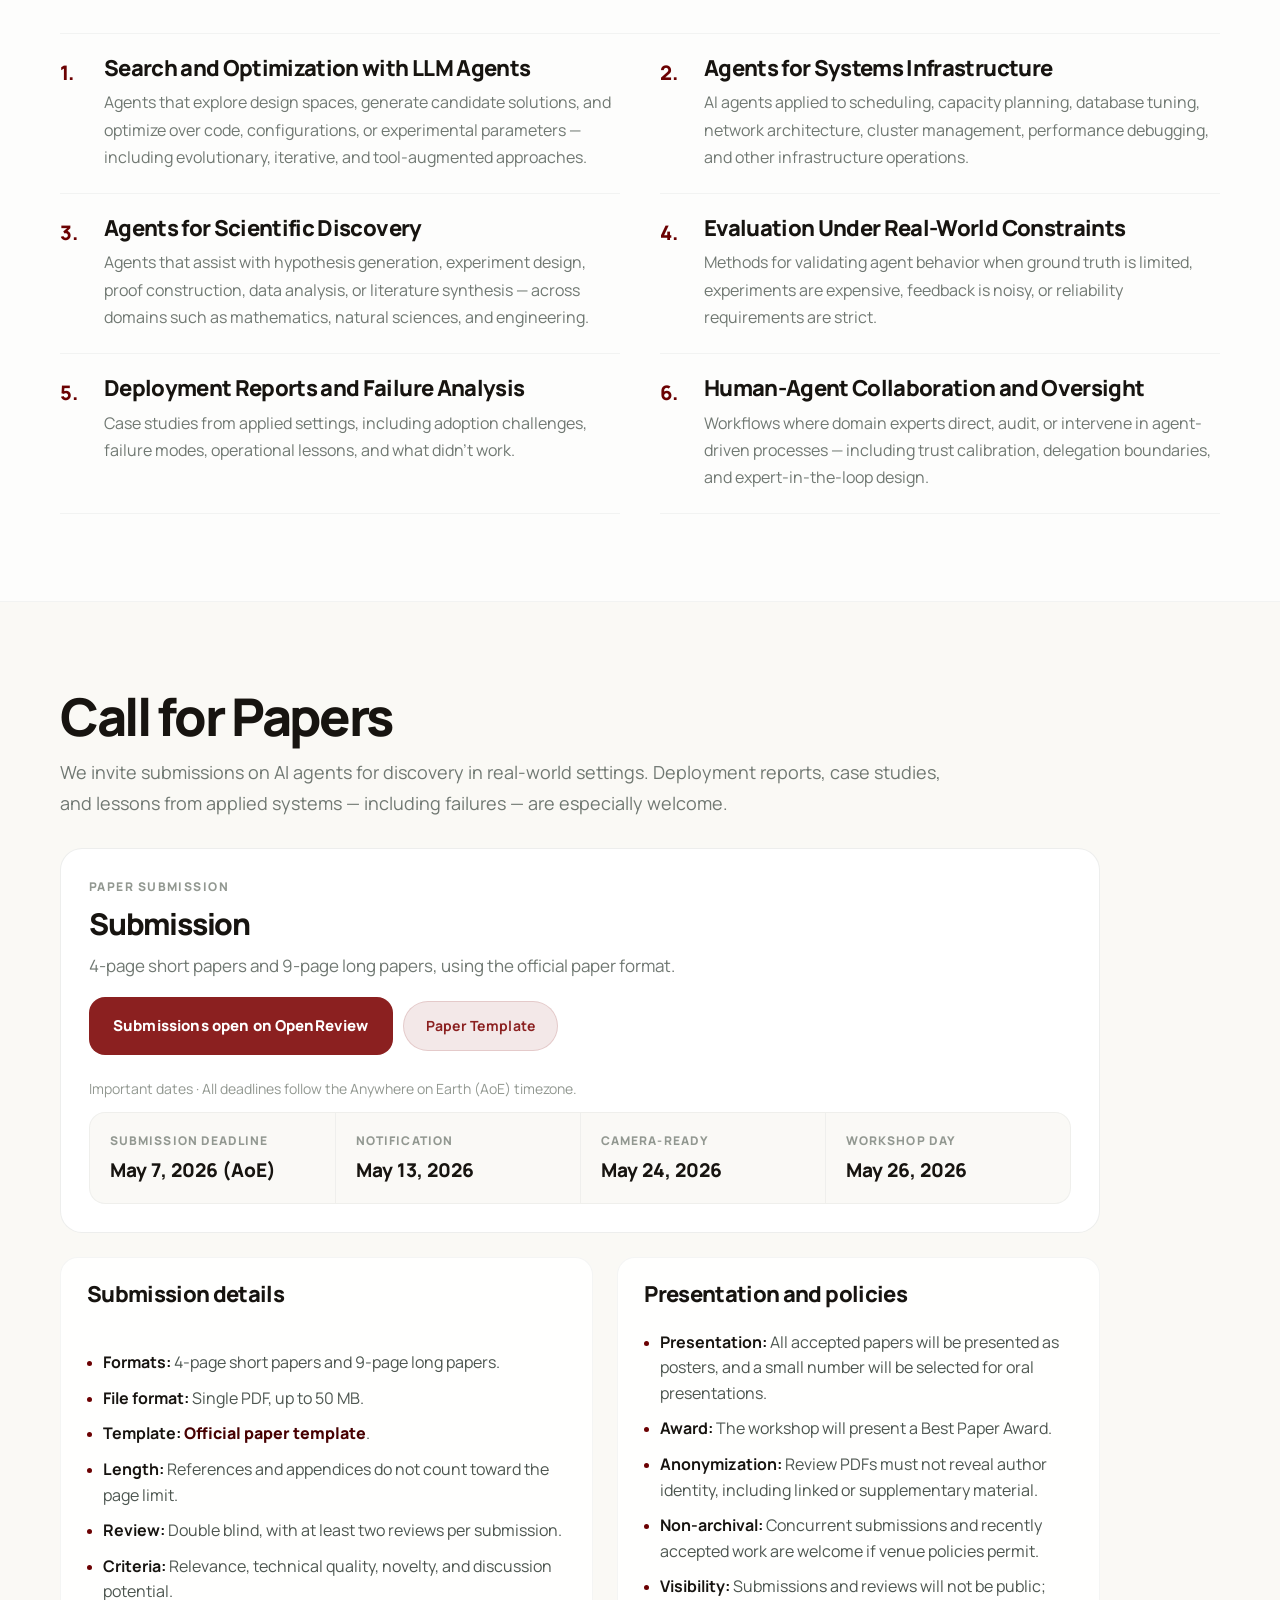
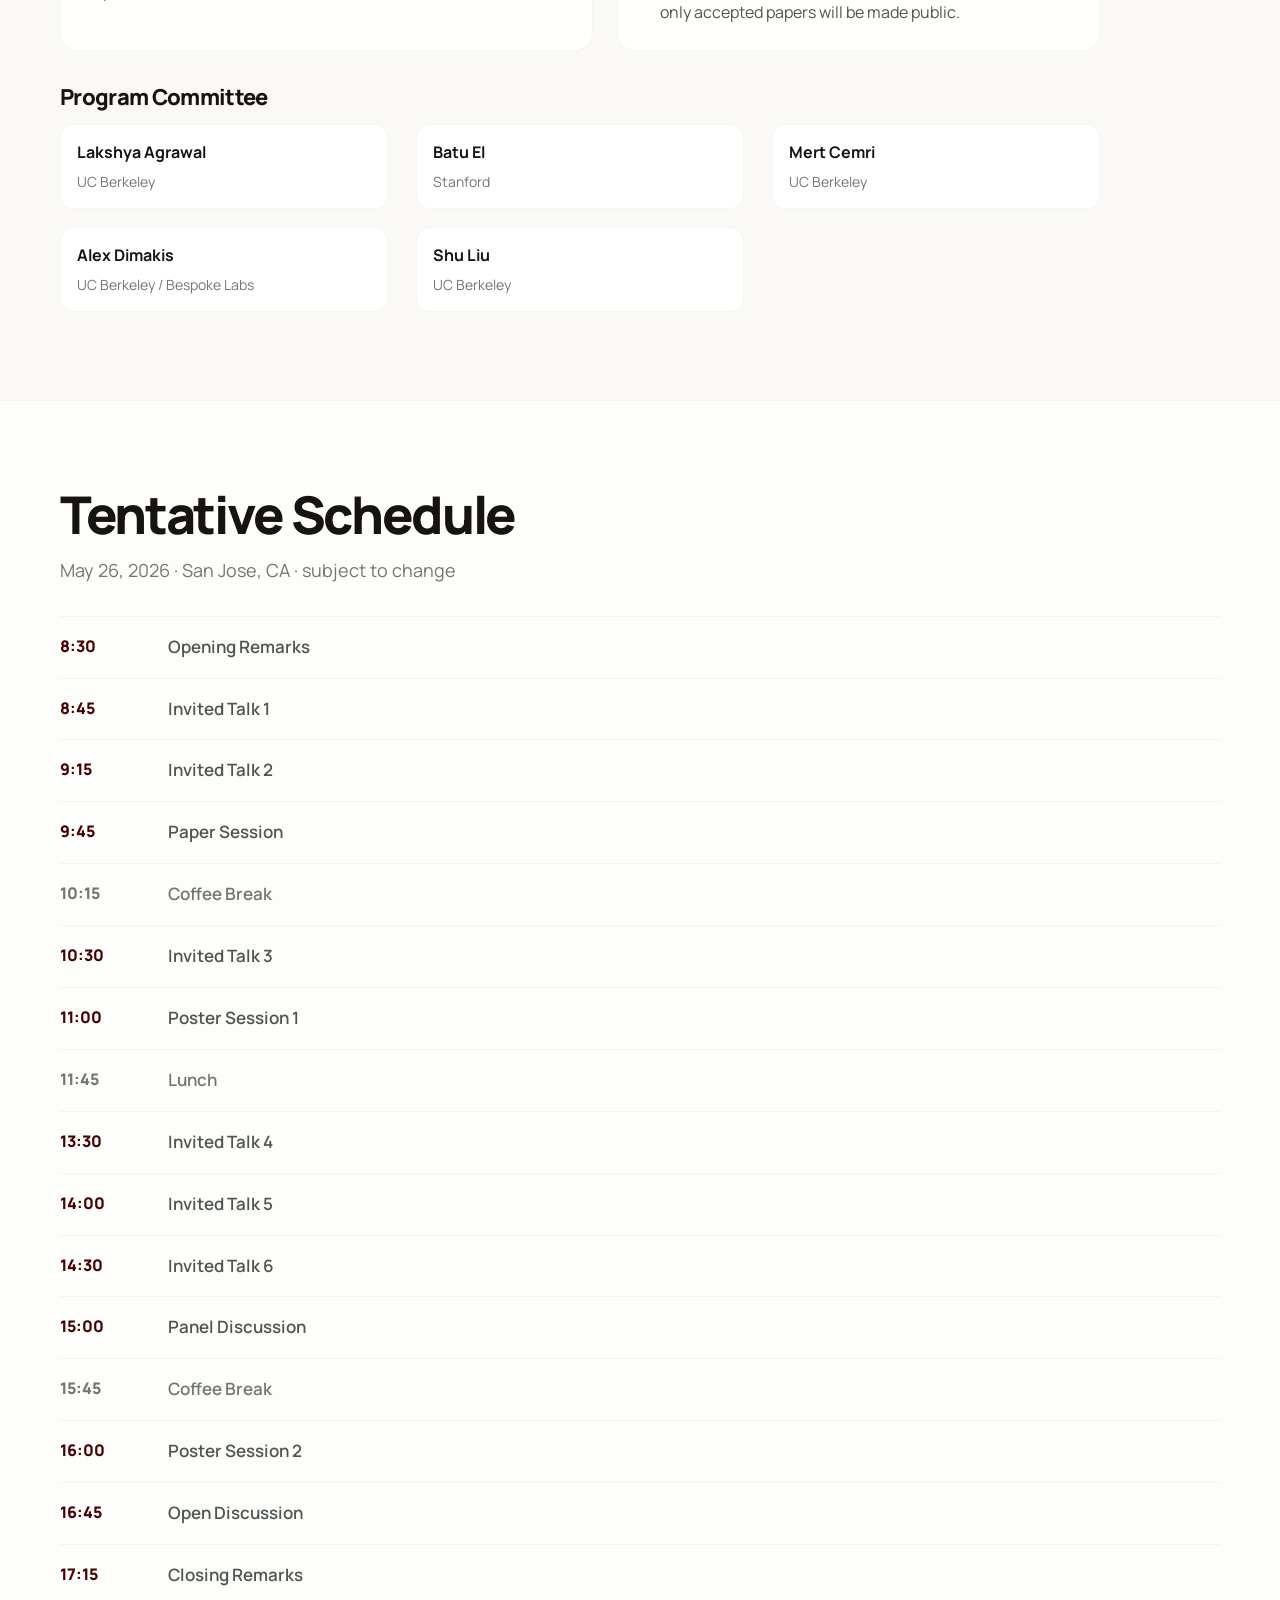
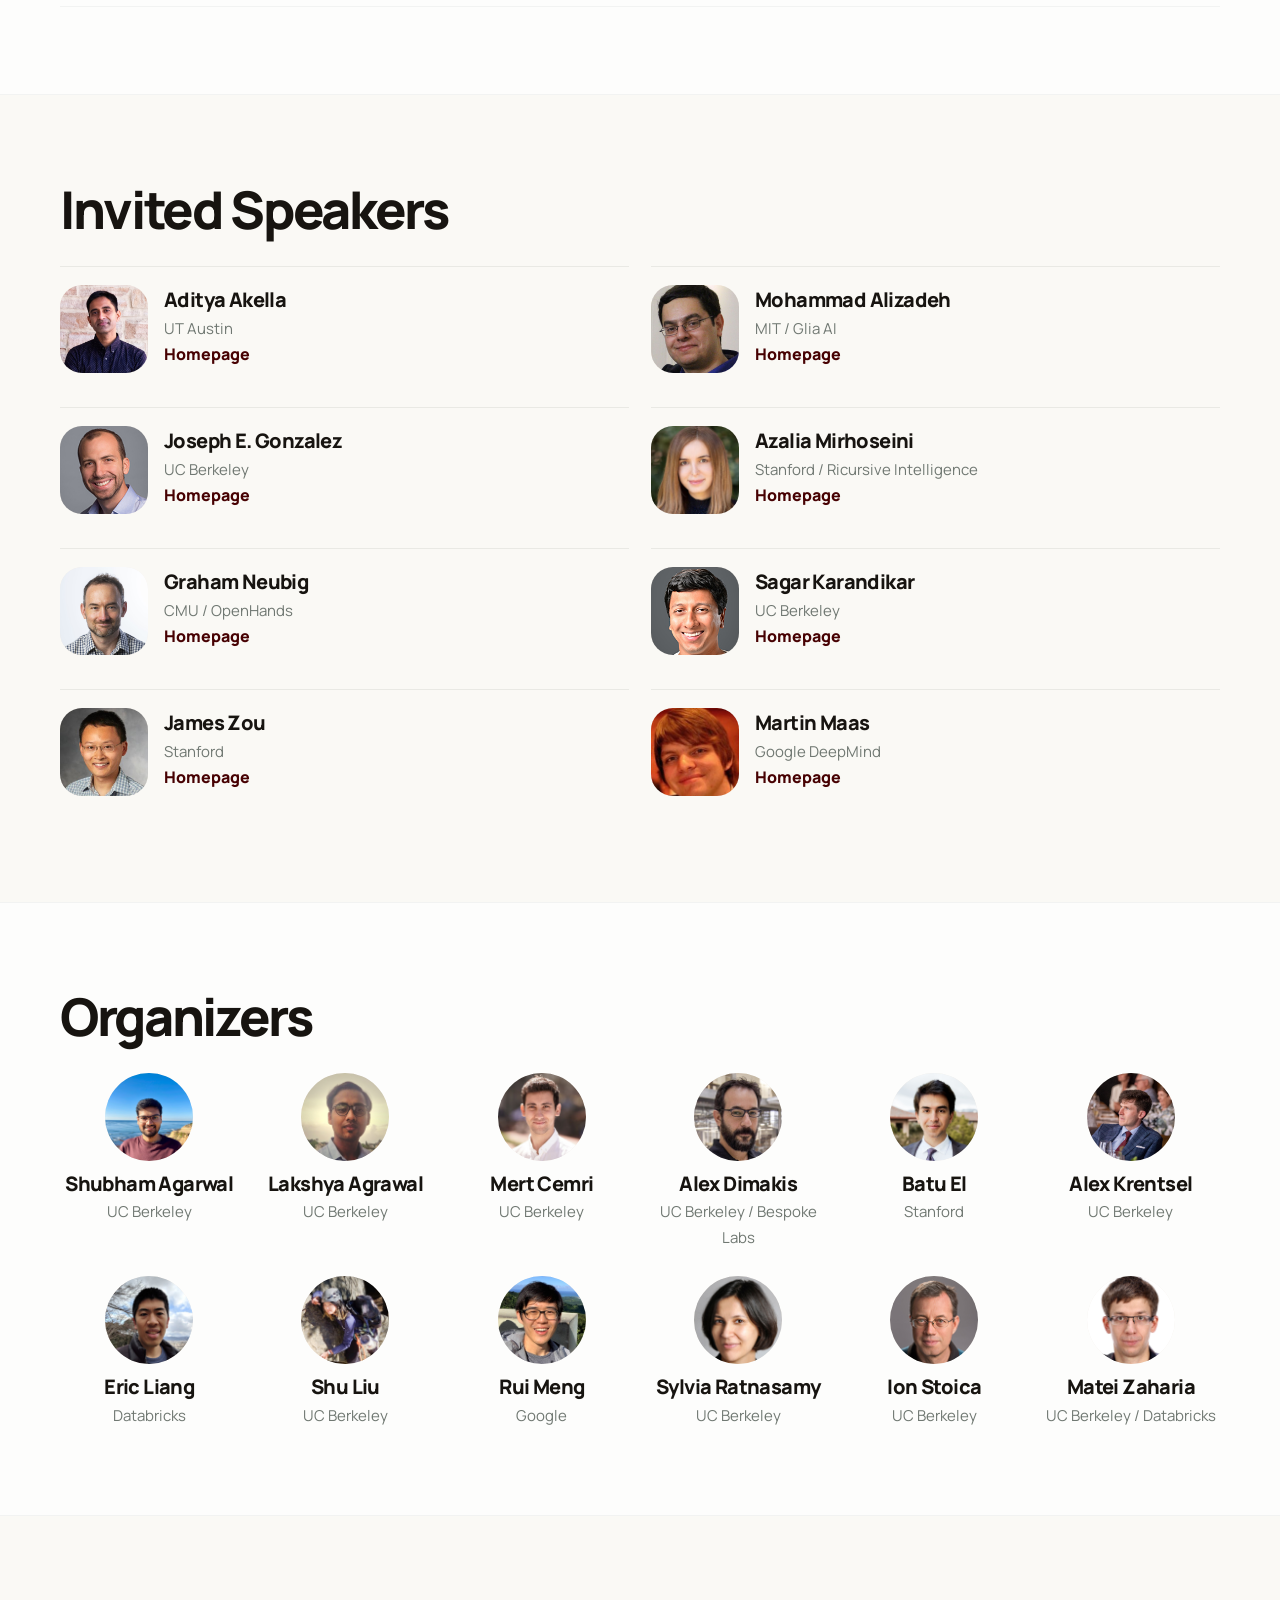
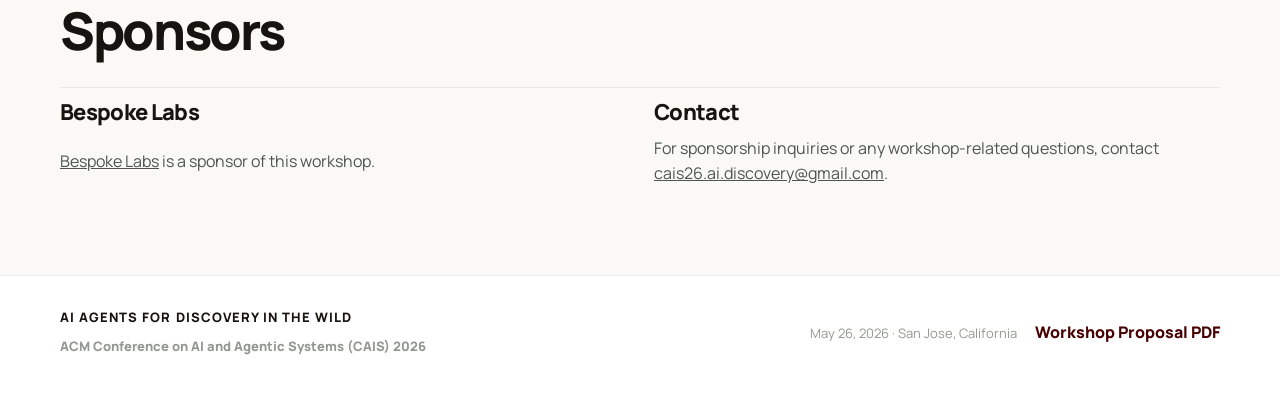
==== commit 4547d1fa: "Submission deadline: May 7 AoE (align with OpenReview); strike May 4 - Key Dates: superseded May 4 w" ====
--- a/index.html
+++ b/index.html
@@ -67,8 +67,8 @@
     <div class="dates-grid">
       <div class="date-item">
         <span class="date-label">Submission Deadline</span>
-        <span class="date-value" aria-label="Submission deadline May 4, 2026, extended from May 1, 2026">
-          <span class="deadline-shift"><del><time datetime="2026-05-01">May 1, 2026</time></del> <time datetime="2026-05-04" class="deadline-shift-new">May 4, 2026</time></span>
+        <span class="date-value" aria-label="Submission deadline May 7, 2026 anywhere on Earth, extended from May 4, 2026">
+          <span class="deadline-shift"><del><time datetime="2026-05-04">May 4, 2026</time></del> <time datetime="2026-05-07" class="deadline-shift-new">May 7, 2026 (AoE)</time></span>
         </span>
       </div>
       <div class="date-item">
@@ -172,7 +172,7 @@
             <div class="cfp-dates-grid">
               <div class="cfp-date-item">
                 <span class="cfp-date-label">Submission deadline</span>
-                <strong><time datetime="2026-05-04">May 4, 2026</time></strong>
+                <strong><time datetime="2026-05-07">May 7, 2026</time> (AoE)</strong>
               </div>
               <div class="cfp-date-item">
                 <span class="cfp-date-label">Notification</span>
--- a/style.css
+++ b/style.css
@@ -344,7 +344,7 @@
 }
 
 .deadline-shift-new {
-  white-space: nowrap;
+  white-space: normal;
 }
 
 main section {
